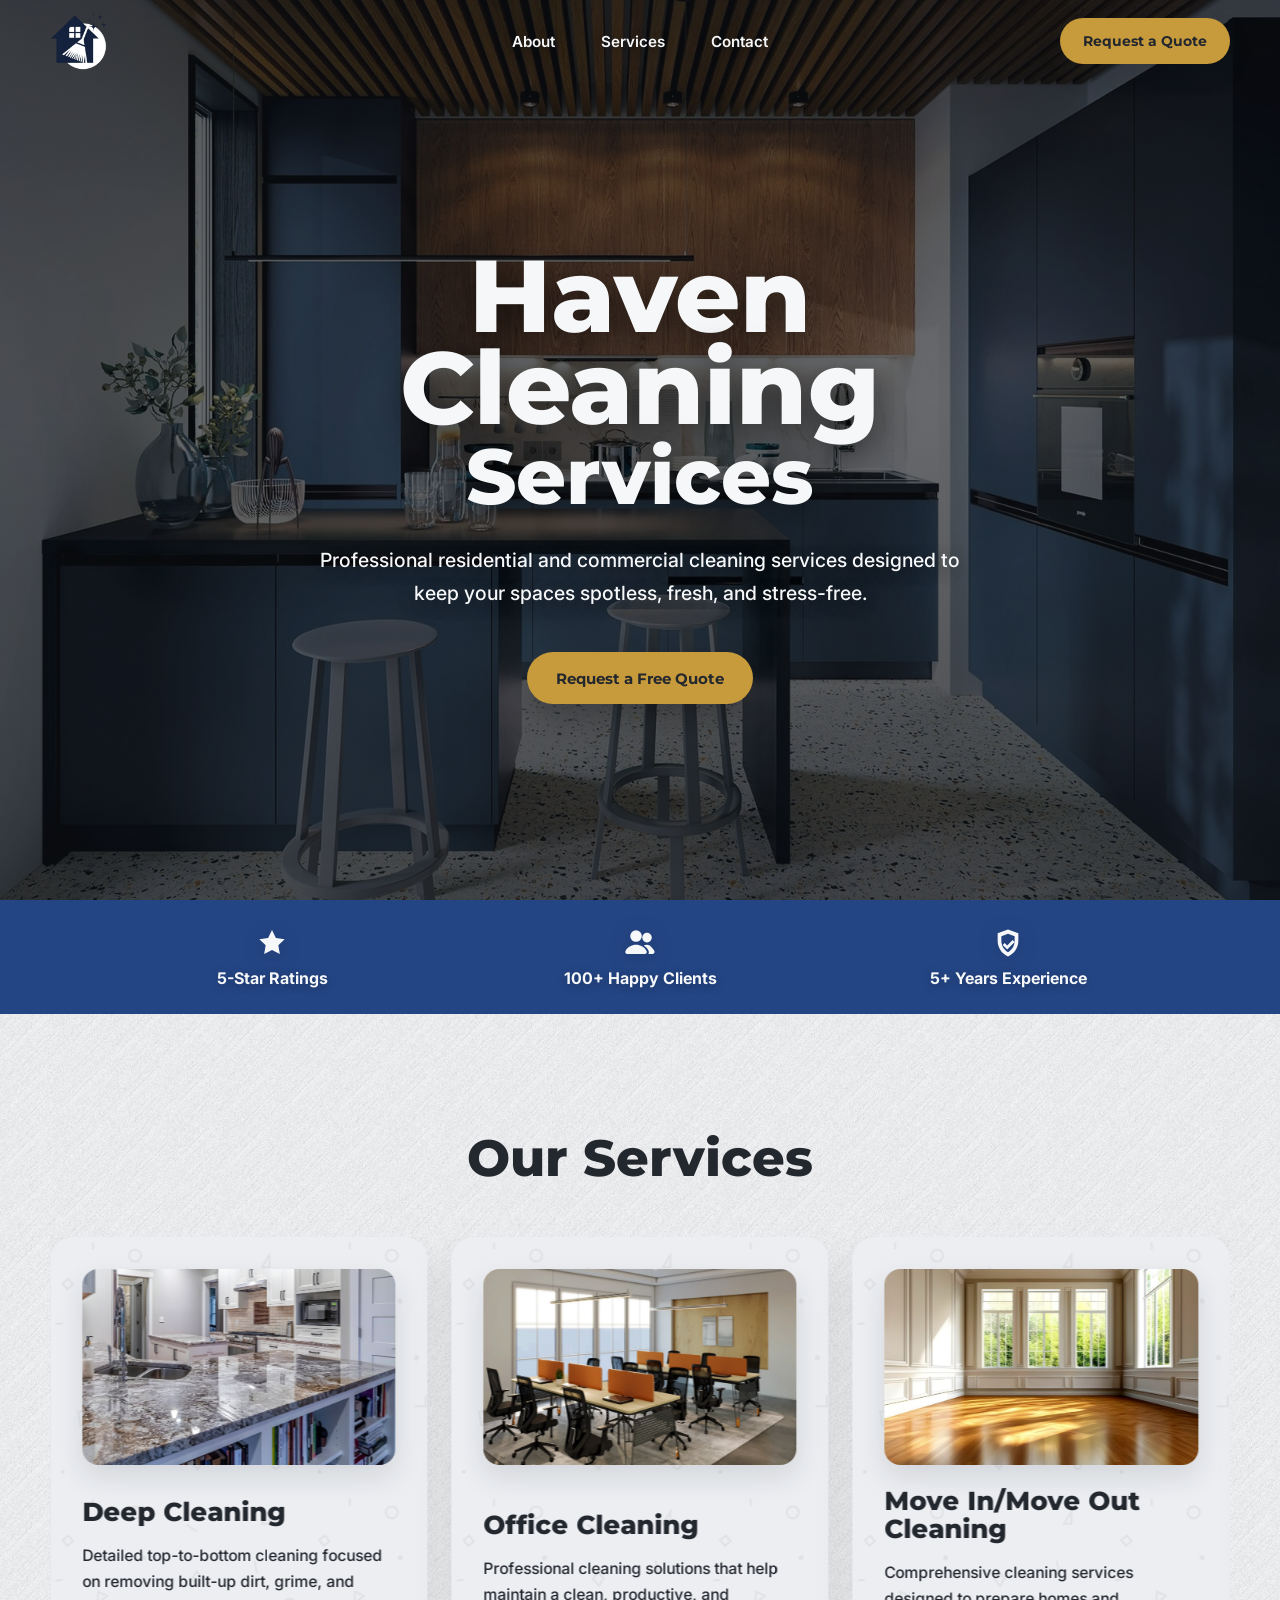
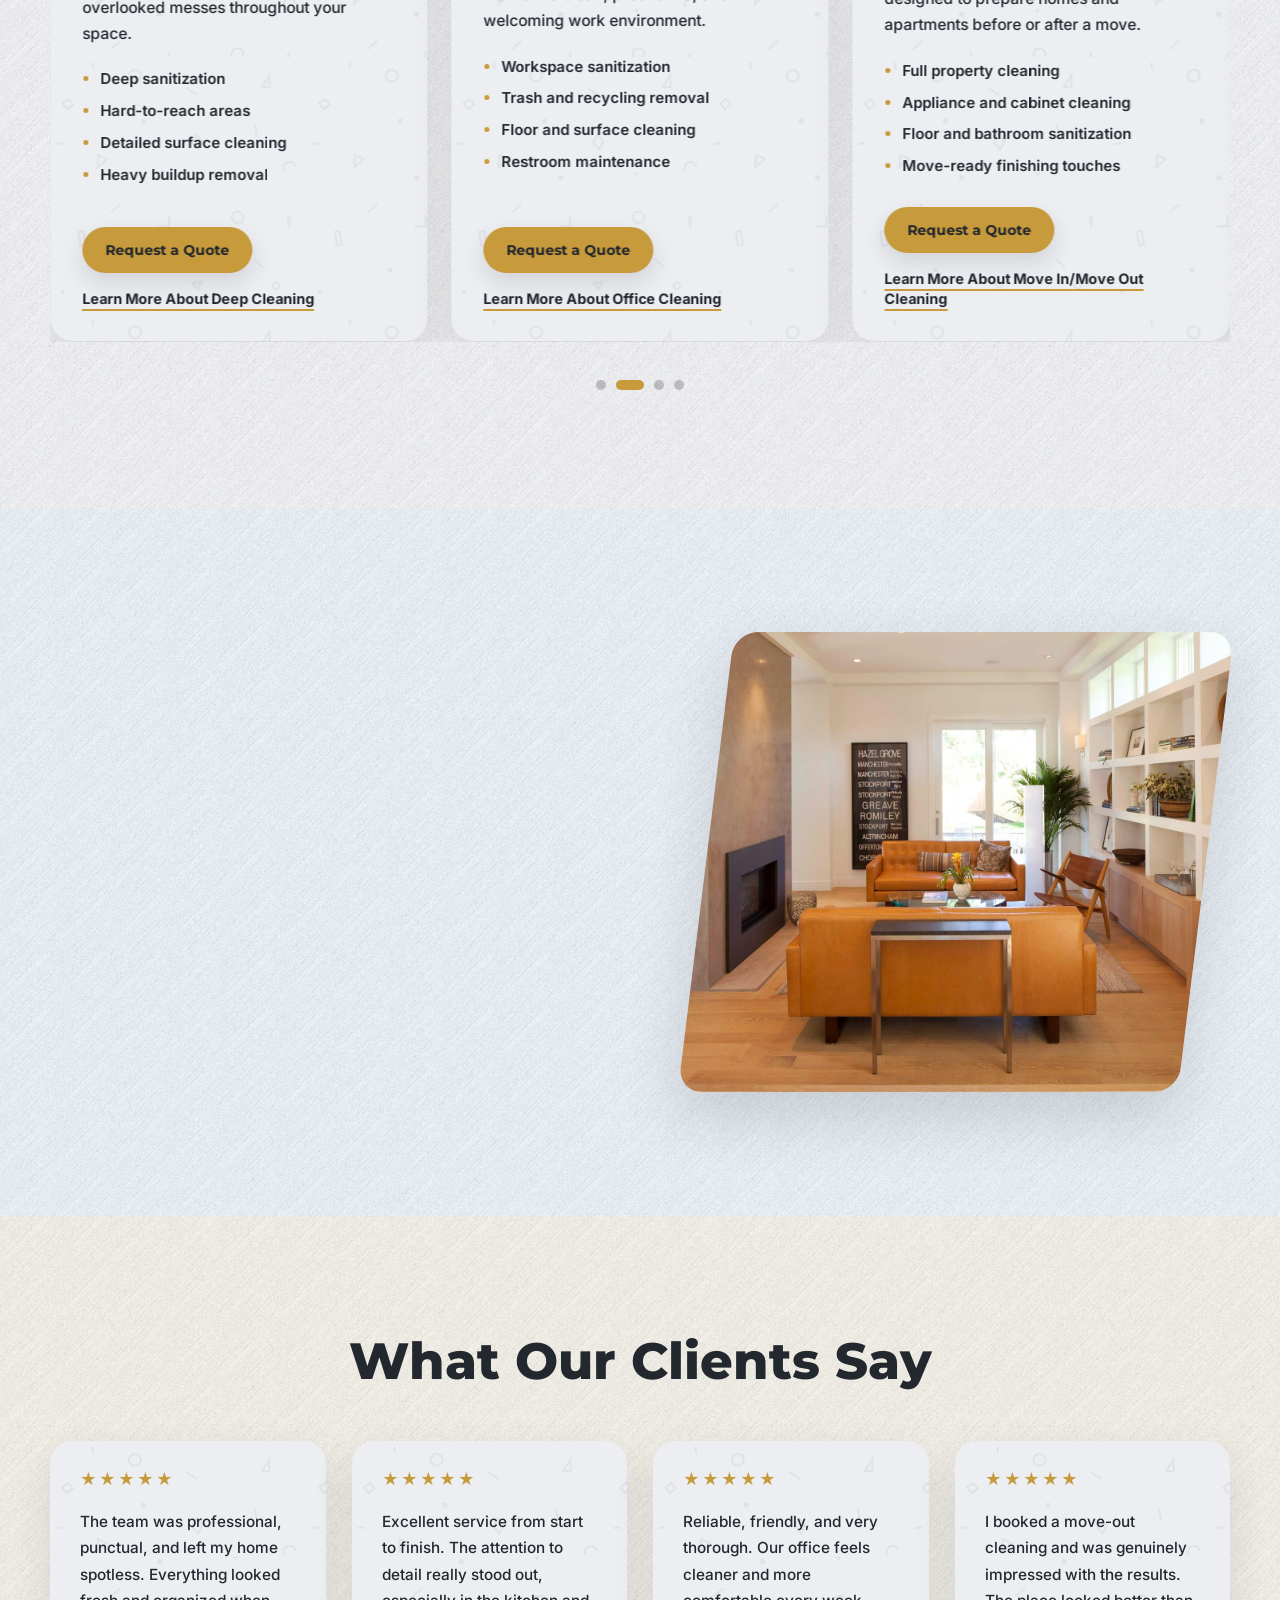
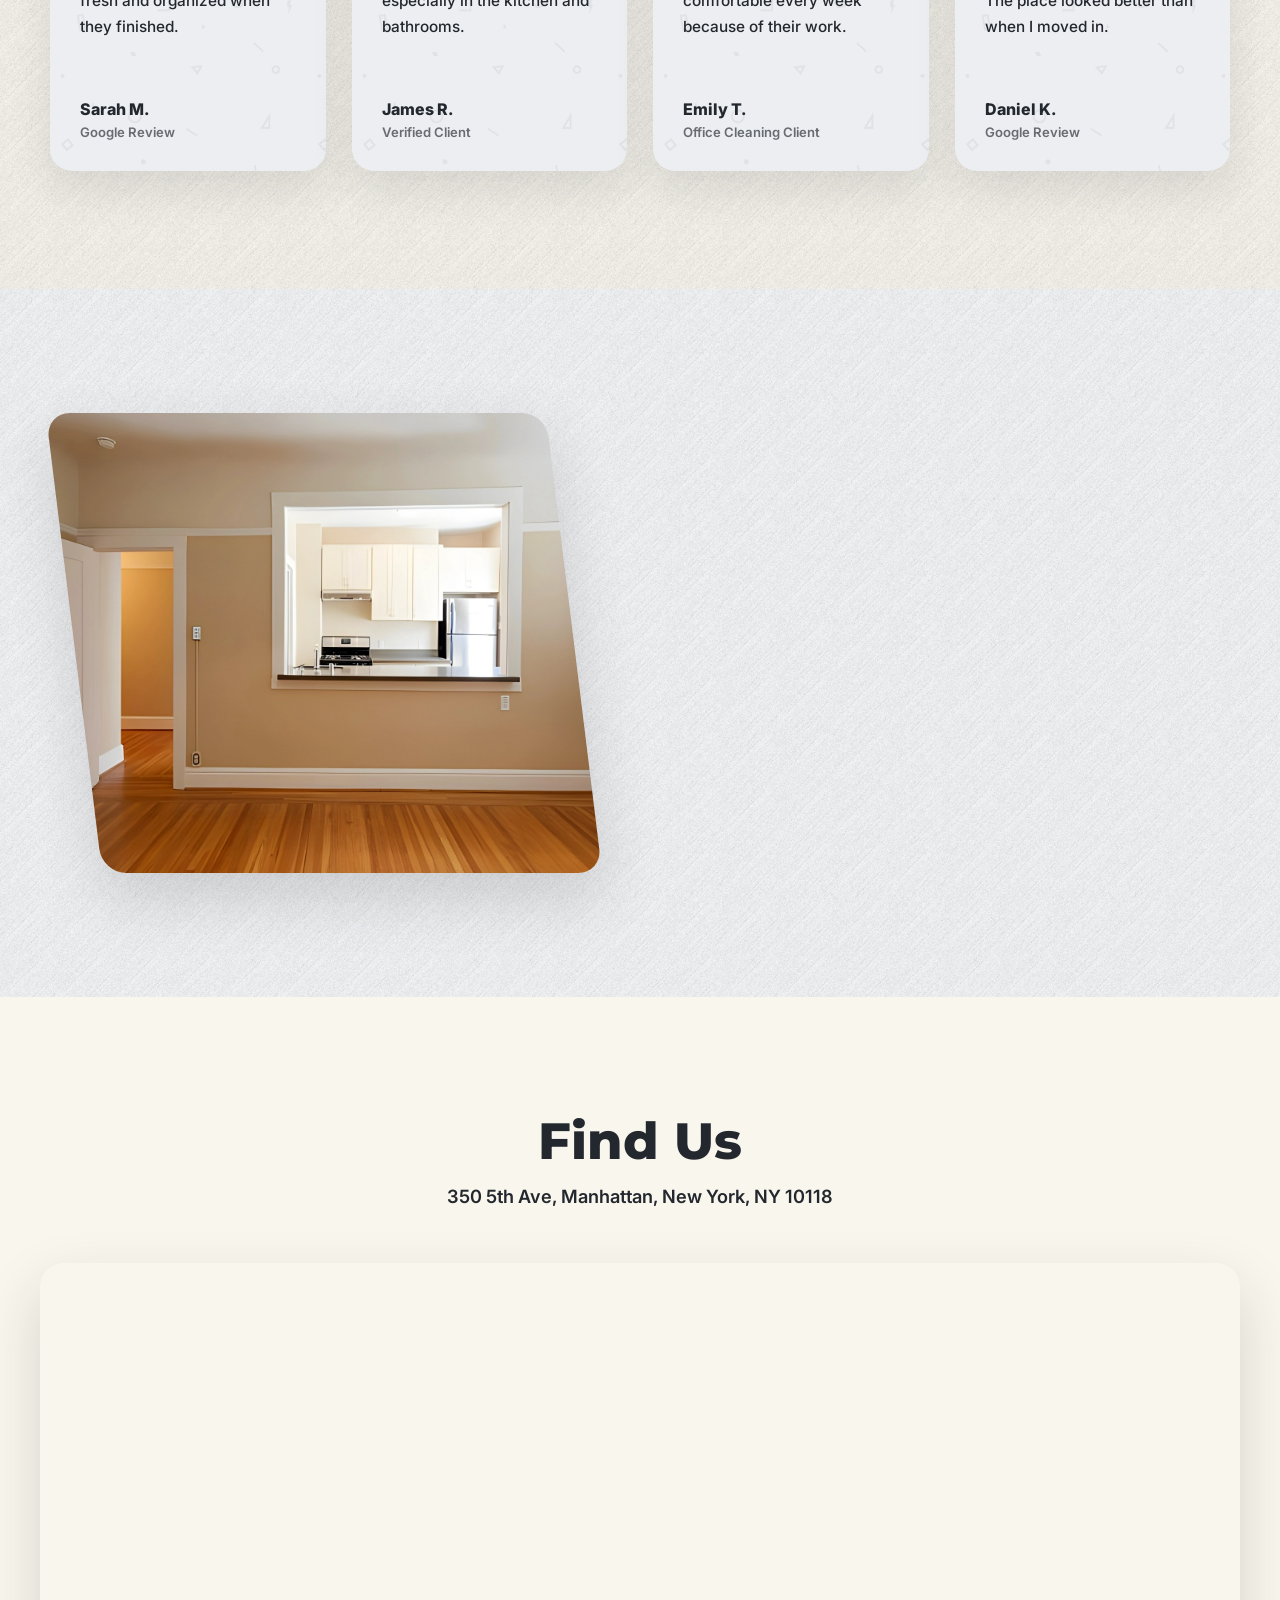
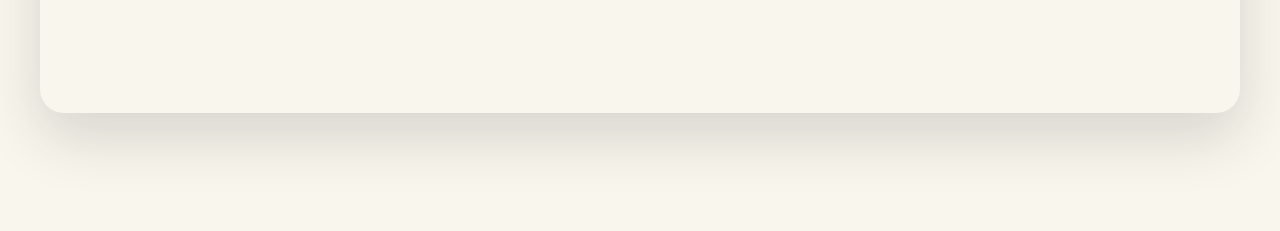
==== index.html @ b8aec574 "Homepage location section added" ====
<!DOCTYPE html>
<html lang="en">




<head>

    <!-- Basic -->
    <meta charset="UTF-8">
    <meta name="viewport" content="width=device-width, initial-scale=1.0">
    <title>Haven Cleaning Services | Professional Cleaning Services</title>

    <!-- SEO -->
    <meta name="description" content="Professional residential and commercial cleaning services. Reliable, detailed, and high-quality cleaning for homes and businesses.">

    <!-- Open Graph (sharing) -->
    <meta property="og:title" content="Haven Cleaning Services | Professional Cleaning Services">
    <meta property="og:description" content="Reliable residential and commercial cleaning services with professional results.">
    <meta property="og:type" content="website">
    <meta property="og:url" content="https://havencleaningservices.com">
    <meta property="og:image" content="https://havencleaningservices.com/images/homepage/hero-image.webp">

    <!-- Canonical -->
    <link rel="canonical" href="https://havencleaningservices.com">

    <!-- Fonts -->
    <link rel="preconnect" href="https://fonts.googleapis.com">
    <link rel="preconnect" href="https://fonts.gstatic.com" crossorigin>
    <link href="https://fonts.googleapis.com/css2?family=Montserrat:wght@600;700;800&display=swap" rel="stylesheet">
    <link href="https://fonts.googleapis.com/css2?family=Inter:wght@400;500;600&display=swap" rel="stylesheet">

    <!-- Styles -->
    <link rel="stylesheet" href="/css/style.css">

    <!-- Favicon -->
    <link rel="icon" type="image/webp" href="images/logo/favicon.webp">

</head>




<body>


    <!-- ========== SITE HEADER ========== -->
    <header class="site-header" data-site-header>
        <div class="site-header__inner">
            <a class="site-header__logo-link" href="/index.html" aria-label="Haven Cleaning Services home">
                <img class="site-header__logo" src="/images/logo/favicon.webp" alt="Haven Cleaning Services">
            </a>

            <nav class="site-header__nav" aria-label="Primary navigation" data-site-nav>
                <a class="site-header__nav-link" href="/index.html#about" data-nav-link>About</a>
                <a class="site-header__nav-link" href="/index.html#services" data-nav-link>Services</a>
                <a class="site-header__nav-link" href="/index.html#contact" data-nav-link>Contact</a>
            </nav>

            <a class="site-header__cta" href="/index.html#contact">Request a Quote</a>

            <button class="site-header__menu-button" type="button" aria-label="Open navigation menu" aria-expanded="false" aria-controls="mobile-menu" data-menu-toggle>
                <span class="site-header__menu-line"></span>
                <span class="site-header__menu-line"></span>
                <span class="site-header__menu-line"></span>
            </button>
        </div>

        <div class="site-header__mobile-menu" id="mobile-menu" data-mobile-menu>
            <a class="site-header__mobile-link" href="/index.html#about" data-nav-link>About</a>
            <a class="site-header__mobile-link" href="/index.html#services" data-nav-link>Services</a>
            <a class="site-header__mobile-link" href="/index.html#contact" data-nav-link>Contact</a>
            <a class="site-header__mobile-cta" href="/index.html#contact">Request a Quote</a>
        </div>
    </header>
    <!-- ========== END SITE HEADER ========== -->


    <!-- ========== HERO SECTION ========== -->
    <main>
        <section class="hero-section" aria-labelledby="hero-title">
            <div class="hero-section__overlay"></div>

            <div class="hero-section__content">
                <h1 class="hero-section__title" id="hero-title">
                    <span>Haven Cleaning</span>
                    <span class="hero-section__title-small">Services</span>
                </h1>

                <p class="hero-section__text">
                    Professional residential and commercial cleaning services designed to keep your spaces spotless, fresh, and stress-free.
                </p>

                <a class="hero-section__cta" href="#contact">Request a Free Quote</a>
            </div>
        </section>


        <!-- ========== TRUST STRIP SECTION ========== -->
        <section class="trust-strip" aria-label="Customer trust highlights" data-trust-strip>
            <div class="trust-strip__inner">
                <div class="trust-strip__item" data-trust-item>
                    <svg class="trust-strip__icon" viewBox="0 0 24 24" aria-hidden="true" focusable="false">
                        <path d="M12 2.8l2.76 5.6 6.18.9-4.47 4.36 1.06 6.15L12 16.9l-5.53 2.91 1.06-6.15L3.06 9.3l6.18-.9L12 2.8z" />
                    </svg>
                    <p class="trust-strip__text">5-Star Ratings</p>
                </div>

                <div class="trust-strip__item" data-trust-item>
                    <svg class="trust-strip__icon" viewBox="0 0 24 24" aria-hidden="true" focusable="false">
                        <path d="M9.2 11.2a4.1 4.1 0 1 1 0-8.2 4.1 4.1 0 0 1 0 8.2zm0 2.1c-3.18 0-5.95 1.72-7.42 4.27-.54.94.14 2.13 1.22 2.13h12.4c1.08 0 1.76-1.19 1.22-2.13-1.47-2.55-4.24-4.27-7.42-4.27zm7.75-1.74a3.38 3.38 0 1 0 0-6.76 3.38 3.38 0 0 0 0 6.76zm0 1.75c-.84 0-1.64.16-2.38.45 1.39.82 2.54 1.98 3.32 3.34.48.84.48 1.82.08 2.62h3.03c1.02 0 1.66-1.12 1.15-2-1.04-1.81-2.98-4.41-5.2-4.41z" />
                    </svg>
                    <p class="trust-strip__text">100+ Happy Clients</p>
                </div>

                <div class="trust-strip__item" data-trust-item>
                    <svg class="trust-strip__icon" viewBox="0 0 24 24" aria-hidden="true" focusable="false">
                        <path d="M12 2.4l7.3 2.8v5.45c0 4.72-2.98 8.96-7.3 10.95-4.32-1.99-7.3-6.23-7.3-10.95V5.2L12 2.4zm0 3.02L7.32 7.21v3.44c0 3.24 1.76 6.22 4.68 7.96 2.92-1.74 4.68-4.72 4.68-7.96V7.21L12 5.42zm3.28 4.52l-3.86 3.86-1.78-1.77-1.41 1.41 3.19 3.19 5.27-5.27-1.41-1.42z" />
                    </svg>
                    <p class="trust-strip__text">5+ Years Experience</p>
                </div>
            </div>
        </section>
        <!-- ========== END TRUST STRIP SECTION ========== -->


        <!-- ========== SERVICES SECTION ========== -->
        <section class="services-section" id="services" aria-labelledby="services-title" data-services-carousel>
            <div class="services-section__inner">
                <h2 class="services-section__title" id="services-title">Our Services</h2>

                <div class="services-carousel">
                    <div class="services-carousel__viewport" data-services-viewport>
                        <div class="services-carousel__track" data-services-track>
                            <article class="service-card">
                                <img class="service-card__image" src="/images/service-1/hero.webp" alt="General cleaning service">

                                <div class="service-card__content">
                                    <h3 class="service-card__title">General Cleaning</h3>
                                    <p class="service-card__description">
                                        Reliable routine cleaning services designed to keep your home consistently fresh, organized, and comfortable.
                                    </p>
                                    <ul class="service-card__features">
                                        <li>Regular dusting and wiping</li>
                                        <li>Floor cleaning and vacuuming</li>
                                        <li>Kitchen and bathroom cleaning</li>
                                        <li>Trash removal</li>
                                    </ul>
                                </div>

                                <div class="service-card__actions">
                                    <a class="service-card__cta" href="#contact">Request a Quote</a>
                                    <a class="service-card__link" href="/html/service-1.html">Learn More About General Cleaning</a>
                                </div>
                            </article>

                            <article class="service-card">
                                <img class="service-card__image" src="/images/service-2/hero.webp" alt="Deep cleaning service">

                                <div class="service-card__content">
                                    <h3 class="service-card__title">Deep Cleaning</h3>
                                    <p class="service-card__description">
                                        Detailed top-to-bottom cleaning focused on removing built-up dirt, grime, and overlooked messes throughout your space.
                                    </p>
                                    <ul class="service-card__features">
                                        <li>Deep sanitization</li>
                                        <li>Hard-to-reach areas</li>
                                        <li>Detailed surface cleaning</li>
                                        <li>Heavy buildup removal</li>
                                    </ul>
                                </div>

                                <div class="service-card__actions">
                                    <a class="service-card__cta" href="#contact">Request a Quote</a>
                                    <a class="service-card__link" href="/html/service-2.html">Learn More About Deep Cleaning</a>
                                </div>
                            </article>

                            <article class="service-card">
                                <img class="service-card__image" src="/images/service-3/hero.webp" alt="Office cleaning service">

                                <div class="service-card__content">
                                    <h3 class="service-card__title">Office Cleaning</h3>
                                    <p class="service-card__description">
                                        Professional cleaning solutions that help maintain a clean, productive, and welcoming work environment.
                                    </p>
                                    <ul class="service-card__features">
                                        <li>Workspace sanitization</li>
                                        <li>Trash and recycling removal</li>
                                        <li>Floor and surface cleaning</li>
                                        <li>Restroom maintenance</li>
                                    </ul>
                                </div>

                                <div class="service-card__actions">
                                    <a class="service-card__cta" href="#contact">Request a Quote</a>
                                    <a class="service-card__link" href="/html/service-3.html">Learn More About Office Cleaning</a>
                                </div>
                            </article>

                            <article class="service-card">
                                <img class="service-card__image" src="/images/service-4/hero.webp" alt="Move in and move out cleaning service">

                                <div class="service-card__content">
                                    <h3 class="service-card__title">Move In/Move Out Cleaning</h3>
                                    <p class="service-card__description">
                                        Comprehensive cleaning services designed to prepare homes and apartments before or after a move.
                                    </p>
                                    <ul class="service-card__features">
                                        <li>Full property cleaning</li>
                                        <li>Appliance and cabinet cleaning</li>
                                        <li>Floor and bathroom sanitization</li>
                                        <li>Move-ready finishing touches</li>
                                    </ul>
                                </div>

                                <div class="service-card__actions">
                                    <a class="service-card__cta" href="#contact">Request a Quote</a>
                                    <a class="service-card__link" href="/html/service-4.html">Learn More About Move In/Move Out Cleaning</a>
                                </div>
                            </article>
                        </div>
                    </div>

                    <div class="services-carousel__dots" aria-label="Services carousel navigation" data-services-dots></div>
                </div>
            </div>
        </section>
        <!-- ========== END SERVICES SECTION ========== -->


        <!-- ========== ABOUT SECTION ========== -->
        <section class="about-section" id="about" aria-labelledby="about-title" data-about-section>
            <div class="about-section__inner">
                <div class="about-section__content" data-about-content>
                    <h2 class="about-section__title" id="about-title">About Us</h2>

                    <p class="about-section__text">
                        At Haven Cleaning Services, we are committed to delivering reliable, detail-focused cleaning solutions that help homes and businesses feel fresh, comfortable, and stress-free. Our team takes pride in providing professional service, consistent quality, and a clean environment you can feel confident in every day.
                    </p>
                </div>

                <div class="about-section__media" aria-hidden="true">
                    <img class="about-section__image" src="/images/homepage/about-image.webp" alt="">
                </div>
            </div>
        </section>
        <!-- ========== END ABOUT SECTION ========== -->


        <!-- ========== TESTIMONIALS SECTION ========== -->
        <section class="testimonials-section" aria-labelledby="testimonials-title">
            <div class="testimonials-section__inner">
                <h2 class="testimonials-section__title" id="testimonials-title">What Our Clients Say</h2>

                <div class="testimonials-section__grid">
                    <article class="testimonial-card">
                        <div class="testimonial-card__rating" aria-label="5 out of 5 stars">
                            <span aria-hidden="true">★★★★★</span>
                        </div>
                        <p class="testimonial-card__text">
                            The team was professional, punctual, and left my home spotless. Everything looked fresh and organized when they finished.
                        </p>
                        <div class="testimonial-card__client">
                            <p class="testimonial-card__name">Sarah M.</p>
                            <p class="testimonial-card__source">Google Review</p>
                        </div>
                    </article>

                    <article class="testimonial-card">
                        <div class="testimonial-card__rating" aria-label="5 out of 5 stars">
                            <span aria-hidden="true">★★★★★</span>
                        </div>
                        <p class="testimonial-card__text">
                            Excellent service from start to finish. The attention to detail really stood out, especially in the kitchen and bathrooms.
                        </p>
                        <div class="testimonial-card__client">
                            <p class="testimonial-card__name">James R.</p>
                            <p class="testimonial-card__source">Verified Client</p>
                        </div>
                    </article>

                    <article class="testimonial-card">
                        <div class="testimonial-card__rating" aria-label="5 out of 5 stars">
                            <span aria-hidden="true">★★★★★</span>
                        </div>
                        <p class="testimonial-card__text">
                            Reliable, friendly, and very thorough. Our office feels cleaner and more comfortable every week because of their work.
                        </p>
                        <div class="testimonial-card__client">
                            <p class="testimonial-card__name">Emily T.</p>
                            <p class="testimonial-card__source">Office Cleaning Client</p>
                        </div>
                    </article>

                    <article class="testimonial-card">
                        <div class="testimonial-card__rating" aria-label="5 out of 5 stars">
                            <span aria-hidden="true">★★★★★</span>
                        </div>
                        <p class="testimonial-card__text">
                            I booked a move-out cleaning and was genuinely impressed with the results. The place looked better than when I moved in.
                        </p>
                        <div class="testimonial-card__client">
                            <p class="testimonial-card__name">Daniel K.</p>
                            <p class="testimonial-card__source">Google Review</p>
                        </div>
                    </article>
                </div>
            </div>
        </section>
        <!-- ========== END TESTIMONIALS SECTION ========== -->


        <!-- ========== CONTACT SECTION ========== -->
        <section class="contact-section" id="contact" aria-labelledby="contact-title" data-contact-section>
            <div class="contact-section__inner">
                <div class="contact-section__media" aria-hidden="true">
                    <img class="contact-section__image" src="/images/homepage/contact-image.webp" alt="">
                </div>

                <div class="contact-section__content">
                    <h2 class="contact-section__title" id="contact-title" data-contact-reveal>Contact Us</h2>

                    <div class="contact-section__list" aria-label="Contact information" data-contact-reveal>
                        <div class="contact-section__item">
                            <svg class="contact-section__icon" viewBox="0 0 24 24" aria-hidden="true" focusable="false">
                                <path d="M6.62 10.79c1.44 2.83 3.76 5.14 6.59 6.59l2.2-2.2c.31-.31.77-.41 1.18-.27 1.3.43 2.67.66 4.08.66.62 0 1.13.51 1.13 1.13v3.49c0 .62-.51 1.13-1.13 1.13C10.45 21.82 2.18 13.55 2.18 3.33c0-.62.51-1.13 1.13-1.13H6.8c.62 0 1.13.51 1.13 1.13 0 1.41.23 2.78.66 4.08.13.41.04.87-.28 1.18l-2.2 2.2z" />
                            </svg>
                            <p class="contact-section__item-text">
                                <span>Phone:</span>
                                <a href="tel:+10000000000">+1 (000) 000-0000</a>
                            </p>
                        </div>

                        <div class="contact-section__item">
                            <svg class="contact-section__icon" viewBox="0 0 24 24" aria-hidden="true" focusable="false">
                                <path d="M3.8 5h16.4c1 0 1.8.8 1.8 1.8v10.4c0 1-.8 1.8-1.8 1.8H3.8c-1 0-1.8-.8-1.8-1.8V6.8C2 5.8 2.8 5 3.8 5zm8.2 7.35L4.58 6.8H3.8v.56l8.2 6.14 8.2-6.14V6.8h-.78L12 12.35zm-2.02.68L3.8 17.66v.54h16.4v-.54l-6.18-4.63-2.02 1.51-2.02-1.51z" />
                            </svg>
                            <p class="contact-section__item-text">
                                <span>Email:</span>
                                <a href="mailto:hello@havencleaningservices.com">hello@havencleaningservices.com</a>
                            </p>
                        </div>

                        <div class="contact-section__item">
                            <svg class="contact-section__icon" viewBox="0 0 24 24" aria-hidden="true" focusable="false">
                                <path d="M12.04 2.2A9.73 9.73 0 0 0 2.3 11.92c0 1.72.45 3.4 1.31 4.88L2.2 21.8l5.13-1.35a9.71 9.71 0 0 0 4.71 1.2h.01a9.73 9.73 0 0 0-.01-19.45zm0 17.8h-.01a8.08 8.08 0 0 1-4.12-1.13l-.3-.18-3.04.8.81-2.96-.2-.3a8.07 8.07 0 1 1 6.86 3.77zm4.43-6.04c-.24-.12-1.44-.71-1.66-.79-.22-.08-.38-.12-.54.12-.16.24-.62.79-.76.95-.14.16-.28.18-.52.06-.24-.12-1.02-.38-1.95-1.2-.72-.64-1.2-1.43-1.34-1.67-.14-.24-.01-.37.11-.49.11-.11.24-.28.36-.42.12-.14.16-.24.24-.4.08-.16.04-.3-.02-.42-.06-.12-.54-1.3-.74-1.78-.19-.47-.39-.4-.54-.41h-.46c-.16 0-.42.06-.64.3-.22.24-.84.82-.84 2s.86 2.32.98 2.48c.12.16 1.69 2.58 4.09 3.61.57.25 1.02.4 1.37.51.57.18 1.1.16 1.51.1.46-.07 1.44-.59 1.64-1.16.2-.57.2-1.06.14-1.16-.06-.1-.22-.16-.46-.28z" />
                            </svg>
                            <p class="contact-section__item-text">
                                <span>WhatsApp:</span>
                                <a href="https://wa.me/10000000000">+1 (000) 000-0000</a>
                            </p>
                        </div>
                    </div>

                    <a class="contact-section__link" href="/html/contact.html" data-contact-reveal>Visit Our Contact Page to Request a Free Quote</a>
                </div>
            </div>
        </section>
        <!-- ========== END CONTACT SECTION ========== -->


        <!-- ========== LOCATION SECTION ========== -->
        <section class="location-section" aria-labelledby="location-title">
            <div class="location-section__inner">
                <h2 class="location-section__title" id="location-title">Find Us</h2>
                <p class="location-section__text">350 5th Ave, Manhattan, New York, NY 10118</p>

                <div class="location-section__map">
                    <iframe src="https://www.google.com/maps/embed?pb=!1m18!1m12!1m3!1d96708.35377212726!2d-74.0516318508202!3d40.75903219750165!2m3!1f0!2f0!3f0!3m2!1i1024!2i768!4f13.1!3m3!1m2!1s0x89c2588f046ee661%3A0xa0b3281fcecc08c!2sManhattan%2C%20New%20York%2C%20NY%2C%20USA!5e0!3m2!1sen!2stt!4v1779484422037!5m2!1sen!2stt" width="1200" height="450" style="border:0;" allowfullscreen="" loading="lazy" referrerpolicy="no-referrer-when-downgrade" title="Map showing Manhattan, New York"></iframe>
                </div>
            </div>
        </section>
        <!-- ========== END LOCATION SECTION ========== -->
    </main>
    <!-- ========== END HERO SECTION ========== -->


<script src="/js/script.js"></script>
</body>
</html>
---- css/style.css ----
/* ========== GLOBAL WEBSITE SETUP ========== */


/* ---------- Reset ---------- */
* {
    margin: 0;
    padding: 0;
    box-sizing: border-box;
}


/* ---------- Smooth Scroll ---------- */
html {
    scroll-behavior: smooth;
}


/* ---------- Body ---------- */
body {
    font-family: 'Inter', sans-serif;
    background-color: #f6f7f9;
    background-image: url('../images/texture/texture-1.webp');
    background-repeat: repeat;
    background-size: 500px;
    color: #23272e;
}


/* ---------- Headings ---------- */
h1,
h2,
h3,
h4,
h5,
h6 {
    font-family: 'Montserrat', sans-serif;
}


/* ---------- Links ---------- */
a {
    text-decoration: none;
    color: inherit;
}


/* ---------- Images ---------- */
img {
    display: block;
    max-width: 100%;
}


/* ========== SITE HEADER ========== */


/* ---------- Header Shell ---------- */
.site-header {
    position: fixed;
    top: 0;
    left: 0;
    z-index: 1000;
    width: 100%;
    color: #f6f7f9;
    background-color: transparent;
    transition:
        background-color 260ms ease,
        box-shadow 260ms ease,
        color 260ms ease,
        backdrop-filter 260ms ease;
}

.site-header.is-scrolled,
.site-header.is-menu-open {
    color: #23272e;
    background-color: #f6f7f9;
    background-image:
        url('../images/texture/texture-1.webp'),
        linear-gradient(rgba(246, 247, 249, 0.48), rgba(246, 247, 249, 0.48));
    background-repeat: repeat;
    background-size: 500px, auto;
    background-blend-mode: multiply, normal;
    backdrop-filter: blur(14px);
    -webkit-backdrop-filter: blur(14px);
    box-shadow: 0 14px 40px rgba(35, 39, 46, 0.08);
}

.site-header__inner {
    display: grid;
    grid-template-columns: minmax(150px, 1fr) auto minmax(150px, 1fr);
    align-items: center;
    width: min(1180px, calc(100% - 40px));
    min-height: 82px;
    margin: 0 auto;
    gap: 28px;
}


/* ---------- Header Logo ---------- */
.site-header__logo-link {
    justify-self: start;
    display: inline-flex;
    align-items: center;
    border-radius: 999px;
    transition: transform 520ms cubic-bezier(0.2, 0.8, 0.2, 1);
}

.site-header__logo-link:hover {
    transform: scale(1.05) rotate(360deg);
}

.site-header__logo-link:focus-visible {
    outline: 3px solid rgba(199, 154, 59, 0.7);
    outline-offset: 5px;
}

.site-header__logo {
    width: clamp(46px, 5vw, 58px);
    height: auto;
}


/* ---------- Desktop Navigation ---------- */
.site-header__nav {
    display: inline-flex;
    align-items: center;
    justify-content: center;
    gap: clamp(24px, 4vw, 46px);
}

.site-header__nav-link,
.site-header__mobile-link {
    position: relative;
    display: inline-flex;
    align-items: center;
    min-height: 44px;
    font-family: 'Inter', sans-serif;
    font-size: 0.95rem;
    font-weight: 600;
    letter-spacing: 0;
    color: currentColor;
    text-shadow: 0 2px 12px rgba(0, 0, 0, 0.38);
    transition:
        color 220ms ease,
        text-shadow 220ms ease;
}

.site-header.is-scrolled .site-header__nav-link,
.site-header.is-menu-open .site-header__nav-link,
.site-header.is-scrolled .site-header__mobile-link,
.site-header.is-menu-open .site-header__mobile-link {
    text-shadow: none;
}

.site-header__nav-link::after,
.site-header__mobile-link::after {
    position: absolute;
    right: 0;
    bottom: 6px;
    left: 0;
    height: 2px;
    content: "";
    background-color: #c79a3b;
    transform: scaleX(0);
    transform-origin: left center;
    transition: transform 220ms ease;
}

.site-header__nav-link:hover::after,
.site-header__nav-link.is-active::after,
.site-header__mobile-link:hover::after,
.site-header__mobile-link.is-active::after {
    transform: scaleX(1);
}

.site-header__nav-link:focus-visible,
.site-header__mobile-link:focus-visible {
    outline: 3px solid rgba(199, 154, 59, 0.7);
    outline-offset: 6px;
}


/* ---------- Header CTA ---------- */
.site-header__cta,
.site-header__mobile-cta {
    display: inline-flex;
    align-items: center;
    justify-content: center;
    min-height: 46px;
    padding: 0 22px;
    border: 1px solid rgba(199, 154, 59, 0.82);
    border-radius: 999px;
    font-family: 'Montserrat', sans-serif;
    font-size: 0.88rem;
    font-weight: 700;
    letter-spacing: 0;
    color: #23272e;
    background-color: #c79a3b;
    box-shadow: 0 10px 24px rgba(35, 39, 46, 0.14);
    transition:
        transform 180ms ease,
        box-shadow 180ms ease,
        background-color 180ms ease;
}

.site-header__cta {
    justify-self: end;
}

.site-header__cta:hover,
.site-header__mobile-cta:hover {
    transform: translateY(-2px) scale(1.03);
    box-shadow: 0 16px 32px rgba(35, 39, 46, 0.2);
}

.site-header__cta:active,
.site-header__mobile-cta:active {
    transform: translateY(1px) scale(0.98);
    box-shadow: 0 8px 18px rgba(35, 39, 46, 0.14);
}

.site-header__cta:focus-visible,
.site-header__mobile-cta:focus-visible,
.site-header__menu-button:focus-visible {
    outline: 3px solid rgba(199, 154, 59, 0.72);
    outline-offset: 5px;
}


/* ---------- Mobile Menu Toggle ---------- */
.site-header__menu-button {
    display: none;
    justify-self: end;
    width: 46px;
    height: 46px;
    border: 1px solid rgba(246, 247, 249, 0.48);
    border-radius: 999px;
    color: currentColor;
    background-color: rgba(246, 247, 249, 0.12);
    cursor: pointer;
    transition:
        border-color 220ms ease,
        background-color 220ms ease,
        transform 180ms ease;
}

.site-header.is-scrolled .site-header__menu-button,
.site-header.is-menu-open .site-header__menu-button {
    border-color: rgba(35, 39, 46, 0.12);
    background-color: rgba(35, 39, 46, 0.04);
}

.site-header__menu-button:hover {
    transform: translateY(-1px);
}

.site-header__menu-line {
    display: block;
    width: 18px;
    height: 2px;
    margin: 4px auto;
    border-radius: 999px;
    background-color: currentColor;
    transition:
        transform 220ms ease,
        opacity 220ms ease;
}

.site-header.is-menu-open .site-header__menu-line:nth-child(1) {
    transform: translateY(6px) rotate(45deg);
}

.site-header.is-menu-open .site-header__menu-line:nth-child(2) {
    opacity: 0;
}

.site-header.is-menu-open .site-header__menu-line:nth-child(3) {
    transform: translateY(-6px) rotate(-45deg);
}


/* ---------- Mobile Menu Panel ---------- */
.site-header__mobile-menu {
    display: none;
}


/* ---------- Header Responsive ---------- */
@media (max-width: 820px) {
    .site-header__inner {
        grid-template-columns: 1fr auto;
        width: min(100% - 28px, 720px);
        min-height: 72px;
        gap: 18px;
    }

    .site-header__nav,
    .site-header__cta {
        display: none;
    }

    .site-header__menu-button {
        display: inline-block;
    }

    .site-header__mobile-menu {
        display: grid;
        width: min(100% - 28px, 720px);
        max-height: 0;
        margin: 0 auto;
        overflow: hidden;
        opacity: 0;
        visibility: hidden;
        transform: translateY(-10px);
        transition:
            max-height 260ms ease,
            opacity 220ms ease,
            transform 260ms ease,
            visibility 260ms ease;
    }

    .site-header.is-menu-open .site-header__mobile-menu {
        max-height: 340px;
        padding: 4px 0 18px;
        opacity: 1;
        visibility: visible;
        transform: translateY(0);
    }

    .site-header__mobile-link,
    .site-header__mobile-cta {
        width: 100%;
    }

    .site-header__mobile-link {
        justify-content: flex-start;
        min-height: 48px;
        font-size: 1rem;
    }

    .site-header__mobile-link::after {
        bottom: 4px;
        width: 76px;
    }

    .site-header__mobile-cta {
        margin-top: 12px;
    }
}

@media (max-width: 420px) {
    .site-header__inner,
    .site-header__mobile-menu {
        width: calc(100% - 22px);
    }

    .site-header__logo {
        width: 46px;
    }

    .site-header__mobile-cta {
        min-height: 44px;
        padding: 0 18px;
        font-size: 0.82rem;
    }
}


/* ========== HERO SECTION ========== */


/* ---------- Hero Shell ---------- */
.hero-section {
    position: relative;
    display: grid;
    place-items: center;
    min-height: 100vh;
    padding: clamp(120px, 16vh, 170px) 20px clamp(72px, 10vh, 110px);
    overflow: hidden;
    isolation: isolate;
    background-image: url('../images/homepage/hero-image.webp');
    background-position: center;
    background-size: cover;
    background-repeat: no-repeat;
}

.hero-section__overlay {
    position: absolute;
    inset: 0;
    z-index: -1;
    background:
        linear-gradient(
            180deg,
            rgba(12, 15, 19, 0.58) 0%,
            rgba(12, 15, 19, 0.48) 44%,
            rgba(12, 15, 19, 0.66) 100%
        ),
        rgba(12, 15, 19, 0.28);
}


/* ---------- Hero Content ---------- */
.hero-section__content {
    display: grid;
    justify-items: center;
    width: min(100%, 820px);
    text-align: center;
    color: #f6f7f9;
}

.hero-section__title {
    display: grid;
    gap: 0.08em;
    font-family: 'Montserrat', sans-serif;
    font-size: clamp(3.4rem, 8vw, 7.4rem);
    font-weight: 800;
    line-height: 0.9;
    letter-spacing: 0;
    color: #f6f7f9;
    text-shadow: 0 10px 34px rgba(0, 0, 0, 0.56);
}

.hero-section__title-small {
    font-size: 0.76em;
}

.hero-section__text {
    max-width: 660px;
    margin-top: clamp(22px, 4vw, 32px);
    font-family: 'Inter', sans-serif;
    font-size: clamp(1rem, 2vw, 1.22rem);
    font-weight: 500;
    line-height: 1.7;
    color: #f6f7f9;
    text-shadow: 0 4px 18px rgba(0, 0, 0, 0.48);
}

.hero-section__cta {
    display: inline-flex;
    align-items: center;
    justify-content: center;
    min-height: 52px;
    margin-top: clamp(30px, 5vw, 42px);
    padding: 0 28px;
    border: 1px solid rgba(199, 154, 59, 0.86);
    border-radius: 999px;
    font-family: 'Montserrat', sans-serif;
    font-size: 0.95rem;
    font-weight: 700;
    letter-spacing: 0;
    color: #23272e;
    background-color: #c79a3b;
    box-shadow: 0 14px 30px rgba(0, 0, 0, 0.26);
    transition:
        transform 180ms ease,
        box-shadow 180ms ease,
        background-color 180ms ease;
}

.hero-section__cta:hover {
    transform: translateY(-2px) scale(1.03);
    box-shadow: 0 20px 38px rgba(0, 0, 0, 0.34);
}

.hero-section__cta:active {
    transform: translateY(1px) scale(0.98);
    box-shadow: 0 10px 22px rgba(0, 0, 0, 0.24);
}

.hero-section__cta:focus-visible {
    outline: 3px solid rgba(246, 247, 249, 0.86);
    outline-offset: 5px;
}


/* ---------- Hero Responsive ---------- */
@media (max-width: 720px) {
    .hero-section {
        padding: 112px 18px 72px;
    }

    .hero-section__content {
        width: min(100%, 560px);
    }

    .hero-section__title {
        font-size: clamp(3rem, 13vw, 5.2rem);
    }

    .hero-section__text {
        max-width: 520px;
        line-height: 1.62;
    }

    .hero-section__cta {
        min-height: 50px;
        padding: 0 24px;
        font-size: 0.9rem;
    }
}

@media (max-width: 420px) {
    .hero-section {
        padding: 104px 16px 64px;
    }

    .hero-section__title {
        font-size: clamp(2.62rem, 14vw, 3.5rem);
    }

    .hero-section__text {
        margin-top: 20px;
        font-size: 0.98rem;
    }

    .hero-section__cta {
        width: min(100%, 260px);
        min-height: 48px;
        margin-top: 28px;
        padding: 0 20px;
        font-size: 0.86rem;
    }
}


/* ========== TRUST STRIP SECTION ========== */


/* ---------- Trust Strip Shell ---------- */
.trust-strip {
    background-color: #244584;
    color: #f6f7f9;
}

.trust-strip__inner {
    display: grid;
    grid-template-columns: repeat(3, minmax(0, 1fr));
    align-items: center;
    width: min(1040px, calc(100% - 40px));
    margin: 0 auto;
    padding: clamp(18px, 3vw, 26px) 0;
    gap: clamp(20px, 5vw, 72px);
}


/* ---------- Trust Items ---------- */
.trust-strip__item {
    display: grid;
    justify-items: center;
    align-content: center;
    gap: 8px;
    min-width: 0;
    text-align: center;
    opacity: 0;
    transform: translateY(14px);
    transition:
        opacity 620ms ease,
        transform 620ms cubic-bezier(0.2, 0.8, 0.2, 1);
}

.trust-strip.is-visible .trust-strip__item {
    opacity: 1;
    transform: translateY(0);
}

.trust-strip.is-visible .trust-strip__item:nth-child(2) {
    transition-delay: 90ms;
}

.trust-strip.is-visible .trust-strip__item:nth-child(3) {
    transition-delay: 180ms;
}

.trust-strip__icon {
    width: clamp(24px, 3vw, 34px);
    height: clamp(24px, 3vw, 34px);
    color: #f6f7f9;
    fill: currentColor;
    filter: drop-shadow(0 3px 10px rgba(0, 0, 0, 0.18));
}

.trust-strip__text {
    font-family: 'Inter', sans-serif;
    font-size: clamp(0.86rem, 1.5vw, 1rem);
    font-weight: 700;
    line-height: 1.25;
    letter-spacing: 0;
    color: #f6f7f9;
    text-shadow: 0 2px 10px rgba(0, 0, 0, 0.28);
}


/* ---------- Trust Strip Responsive ---------- */
@media (max-width: 640px) {
    .trust-strip__inner {
        width: calc(100% - 24px);
        padding: 15px 0;
        gap: 12px;
    }

    .trust-strip__item {
        gap: 6px;
    }

    .trust-strip__icon {
        width: 23px;
        height: 23px;
    }

    .trust-strip__text {
        font-size: 0.78rem;
    }
}

@media (max-width: 420px) {
    .trust-strip__inner {
        width: calc(100% - 18px);
        padding: 12px 0;
        gap: 7px;
    }

    .trust-strip__item {
        gap: 5px;
    }

    .trust-strip__icon {
        width: 20px;
        height: 20px;
    }

    .trust-strip__text {
        font-size: 0.68rem;
        line-height: 1.18;
    }
}

@media (prefers-reduced-motion: reduce) {
    .trust-strip__item {
        transition: none;
    }
}


/* ========== SERVICES SECTION ========== */


/* ---------- Services Shell ---------- */
.services-section {
    background-color: #f6f7f9;
    background-image: url('../images/texture/texture-1.webp');
    background-repeat: repeat;
    background-size: 500px;
    color: #23272e;
}

.services-section__inner {
    width: min(1180px, calc(100% - 40px));
    margin: 0 auto;
    padding: clamp(72px, 10vw, 118px) 0;
}

.services-section__title {
    margin-bottom: clamp(34px, 5vw, 54px);
    font-family: 'Montserrat', sans-serif;
    font-size: clamp(2.1rem, 4vw, 3.4rem);
    font-weight: 800;
    line-height: 1;
    letter-spacing: 0;
    text-align: center;
    color: #23272e;
}


/* ---------- Services Carousel ---------- */
.services-carousel {
    --visible-cards: 3;
    --carousel-gap: 24px;
}

.services-carousel__viewport {
    overflow: hidden;
    cursor: grab;
    touch-action: pan-y;
    user-select: none;
    -webkit-user-select: none;
}

.services-carousel__viewport.is-dragging {
    cursor: grabbing;
}

.services-carousel__track {
    display: flex;
    gap: var(--carousel-gap);
    will-change: transform;
    user-select: none;
    -webkit-user-select: none;
    transition: transform 520ms cubic-bezier(0.22, 0.78, 0.22, 1);
}

.services-carousel__track.is-dragging {
    transition: none;
}

.services-carousel__dots {
    display: flex;
    justify-content: center;
    align-items: center;
    gap: 10px;
    margin-top: clamp(28px, 4vw, 38px);
}

.services-carousel__dot {
    width: 10px;
    height: 10px;
    border: 0;
    border-radius: 999px;
    background-color: rgba(35, 39, 46, 0.24);
    cursor: pointer;
    transition:
        width 180ms ease,
        background-color 180ms ease,
        transform 180ms ease;
}

.services-carousel__dot:hover,
.services-carousel__dot.is-active {
    background-color: #c79a3b;
}

.services-carousel__dot.is-active {
    width: 28px;
}

.services-carousel__dot:focus-visible {
    outline: 3px solid rgba(199, 154, 59, 0.55);
    outline-offset: 4px;
}


/* ---------- Service Cards ---------- */
.service-card {
    flex: 0 0 calc((100% - (2 * var(--carousel-gap))) / 3);
    display: flex;
    flex-direction: column;
    justify-content: space-between;
    min-height: 470px;
    padding: clamp(24px, 3vw, 32px);
    border-radius: 22px;
    color: #23272e;
    background-color: #eceef2;
    background-image: url('../images/texture/texture-11.webp');
    background-repeat: repeat;
    background-size: 420px;
    box-shadow: 0 18px 42px rgba(35, 39, 46, 0.11);
    user-select: none;
    -webkit-user-select: none;
    transition:
        transform 220ms ease,
        box-shadow 220ms ease;
}

.service-card:hover {
    transform: translateY(-6px) scale(1.015);
    box-shadow: 0 26px 54px rgba(35, 39, 46, 0.16);
}

.service-card__image {
    width: 100%;
    aspect-ratio: 16 / 10;
    margin-bottom: 22px;
    border-radius: 16px;
    object-fit: cover;
    box-shadow: 0 12px 28px rgba(35, 39, 46, 0.12);
    pointer-events: none;
    -webkit-user-drag: none;
}

.service-card__title {
    font-family: 'Montserrat', sans-serif;
    font-size: clamp(1.35rem, 2vw, 1.75rem);
    font-weight: 800;
    line-height: 1.12;
    letter-spacing: 0;
    color: #23272e;
}

.service-card__description {
    margin-top: 16px;
    font-family: 'Inter', sans-serif;
    font-size: 0.98rem;
    font-weight: 500;
    line-height: 1.65;
    color: #23272e;
}

.service-card__features {
    display: grid;
    gap: 10px;
    margin-top: 22px;
    padding-left: 18px;
    font-family: 'Inter', sans-serif;
    font-size: 0.94rem;
    font-weight: 600;
    line-height: 1.45;
    color: #23272e;
}

.service-card__features li::marker {
    color: #c79a3b;
}

.service-card__actions {
    display: grid;
    justify-items: start;
    gap: 16px;
    margin-top: 30px;
}

.service-card__cta {
    display: inline-flex;
    align-items: center;
    justify-content: center;
    min-height: 46px;
    padding: 0 22px;
    border: 1px solid rgba(199, 154, 59, 0.84);
    border-radius: 999px;
    font-family: 'Montserrat', sans-serif;
    font-size: 0.88rem;
    font-weight: 700;
    letter-spacing: 0;
    color: #23272e;
    background-color: #c79a3b;
    box-shadow: 0 10px 22px rgba(35, 39, 46, 0.13);
    transition:
        transform 180ms ease,
        box-shadow 180ms ease;
}

.service-card__cta:hover {
    transform: translateY(-2px) scale(1.03);
    box-shadow: 0 16px 32px rgba(35, 39, 46, 0.18);
}

.service-card__cta:active {
    transform: translateY(1px) scale(0.98);
    box-shadow: 0 8px 16px rgba(35, 39, 46, 0.12);
}

.service-card__link {
    display: inline;
    font-family: 'Inter', sans-serif;
    font-size: 0.9rem;
    font-weight: 700;
    line-height: 1.4;
    color: #23272e;
    text-decoration: underline;
    text-decoration-color: #c79a3b;
    text-decoration-thickness: 2px;
    text-underline-offset: 5px;
    transition:
        color 180ms ease,
        text-underline-offset 180ms ease;
}

.service-card__link:hover {
    color: #244584;
    text-underline-offset: 7px;
}

.service-card__cta:focus-visible,
.service-card__link:focus-visible {
    outline: 3px solid rgba(199, 154, 59, 0.58);
    outline-offset: 5px;
}


/* ---------- Services Responsive ---------- */
@media (max-width: 920px) {
    .services-carousel {
        --visible-cards: 2;
        --carousel-gap: 20px;
    }

    .service-card {
        flex-basis: calc((100% - var(--carousel-gap)) / 2);
        min-height: 440px;
    }
}

@media (max-width: 640px) {
    .services-section__inner {
        width: calc(100% - 28px);
        padding: 62px 0 70px;
    }

    .services-carousel {
        --visible-cards: 1;
        --carousel-gap: 16px;
    }

    .service-card {
        flex-basis: 100%;
        min-height: 430px;
        border-radius: 18px;
    }

    .service-card__description {
        font-size: 0.94rem;
    }

    .service-card__features {
        font-size: 0.9rem;
    }
}

@media (max-width: 420px) {
    .services-section__inner {
        width: calc(100% - 22px);
    }

    .service-card {
        min-height: 452px;
        padding: 22px;
    }

    .service-card__image {
        margin-bottom: 18px;
        border-radius: 14px;
    }

    .service-card__cta {
        width: 100%;
    }

    .service-card__link {
        font-size: 0.84rem;
    }
}


/* ========== ABOUT SECTION ========== */


/* ---------- About Shell ---------- */
.about-section {
    overflow: hidden;
    background-color: #f0f7fe;
    background-image: url('../images/texture/texture-1.webp');
    background-repeat: repeat;
    background-size: 500px;
    color: #23272e;
}

.about-section__inner {
    display: grid;
    grid-template-columns: minmax(0, 1fr) minmax(320px, 0.92fr);
    align-items: center;
    width: min(1180px, calc(100% - 40px));
    min-height: 620px;
    margin: 0 auto;
    padding: clamp(82px, 10vw, 124px) 0;
    gap: clamp(46px, 7vw, 86px);
}


/* ---------- About Content ---------- */
.about-section__content {
    display: grid;
    justify-items: center;
    max-width: 610px;
    text-align: center;
    opacity: 0;
    transform: translateY(18px);
    transition:
        opacity 1000ms ease,
        transform 1000ms cubic-bezier(0.2, 0.8, 0.2, 1);
}

.about-section.is-visible .about-section__content {
    opacity: 1;
    transform: translateY(0);
}

.about-section__title {
    font-family: 'Montserrat', sans-serif;
    font-size: clamp(2.1rem, 4vw, 3.4rem);
    font-weight: 800;
    line-height: 1;
    letter-spacing: 0;
    color: #23272e;
}

.about-section__text {
    margin-top: clamp(22px, 3vw, 30px);
    font-family: 'Inter', sans-serif;
    font-size: clamp(1rem, 1.7vw, 1.14rem);
    font-weight: 500;
    line-height: 1.82;
    color: #23272e;
}


/* ---------- About Image ---------- */
.about-section__media {
    position: relative;
    height: clamp(360px, 42vw, 460px);
    min-height: 0;
    margin-right: clamp(12px, 2vw, 24px);
    transform: skewX(-7deg);
    overflow: hidden;
    border-radius: 24px;
    box-shadow: 0 24px 58px rgba(35, 39, 46, 0.16);
}

.about-section__image {
    position: absolute;
    inset: 0;
    width: 116%;
    height: 100%;
    max-width: none;
    object-fit: cover;
    object-position: center;
    transform: translateX(-7%) skewX(7deg) scale(1.04);
}


/* ---------- About Responsive ---------- */
@media (max-width: 900px) {
    .about-section__inner {
        grid-template-columns: 1fr;
        width: min(760px, calc(100% - 36px));
        min-height: auto;
        padding: 76px 0;
    }

    .about-section__content {
        justify-self: center;
        max-width: 680px;
    }

    .about-section__media {
        display: none;
    }
}

@media (max-width: 420px) {
    .about-section__inner {
        width: calc(100% - 24px);
        padding: 64px 0;
    }

    .about-section__text {
        line-height: 1.7;
    }
}

@media (prefers-reduced-motion: reduce) {
    .about-section__content {
        transition: none;
    }
}


/* ========== TESTIMONIALS SECTION ========== */


/* ---------- Testimonials Shell ---------- */
.testimonials-section {
    background-color: #f9f6ed;
    background-image: url('../images/texture/texture-1.webp');
    background-repeat: repeat;
    background-size: 500px;
    color: #23272e;
}

.testimonials-section__inner {
    width: min(1180px, calc(100% - 40px));
    margin: 0 auto;
    padding: clamp(72px, 10vw, 118px) 0;
}

.testimonials-section__title {
    margin-bottom: clamp(34px, 5vw, 54px);
    font-family: 'Montserrat', sans-serif;
    font-size: clamp(2rem, 4vw, 3.25rem);
    font-weight: 800;
    line-height: 1.05;
    letter-spacing: 0;
    text-align: center;
    color: #23272e;
}


/* ---------- Testimonials Grid ---------- */
.testimonials-section__grid {
    display: grid;
    grid-template-columns: repeat(4, minmax(0, 1fr));
    gap: clamp(18px, 2.4vw, 26px);
}

.testimonial-card {
    display: flex;
    flex-direction: column;
    min-height: 330px;
    padding: clamp(24px, 2.7vw, 30px);
    border-radius: 22px;
    background-color: #eceef2;
    background-image: url('../images/texture/texture-11.webp');
    background-repeat: repeat;
    background-size: 420px;
    box-shadow: 0 18px 42px rgba(35, 39, 46, 0.11);
    transition:
        transform 220ms ease,
        box-shadow 220ms ease;
}

.testimonial-card:hover {
    transform: translateY(-6px) scale(1.015);
    box-shadow: 0 26px 54px rgba(35, 39, 46, 0.16);
}

.testimonial-card__rating {
    font-family: 'Inter', sans-serif;
    font-size: 1rem;
    font-weight: 700;
    line-height: 1;
    letter-spacing: 2px;
    color: #c79a3b;
}

.testimonial-card__text {
    margin-top: 22px;
    font-family: 'Inter', sans-serif;
    font-size: 0.96rem;
    font-weight: 500;
    line-height: 1.7;
    color: #23272e;
}

.testimonial-card__client {
    margin-top: auto;
    padding-top: 28px;
}

.testimonial-card__name {
    font-family: 'Inter', sans-serif;
    font-size: 1rem;
    font-weight: 800;
    line-height: 1.25;
    color: #23272e;
}

.testimonial-card__source {
    margin-top: 5px;
    font-family: 'Inter', sans-serif;
    font-size: 0.82rem;
    font-weight: 600;
    line-height: 1.35;
    color: rgba(35, 39, 46, 0.66);
}


/* ---------- Testimonials Responsive ---------- */
@media (max-width: 980px) {
    .testimonials-section__grid {
        grid-template-columns: repeat(2, minmax(0, 1fr));
    }

    .testimonial-card {
        min-height: 285px;
    }
}

@media (max-width: 620px) {
    .testimonials-section__inner {
        width: calc(100% - 28px);
        padding: 62px 0 70px;
    }

    .testimonials-section__grid {
        grid-template-columns: 1fr;
        gap: 18px;
    }

    .testimonial-card {
        min-height: 0;
        border-radius: 18px;
    }
}

@media (max-width: 420px) {
    .testimonials-section__inner {
        width: calc(100% - 22px);
    }

    .testimonial-card {
        padding: 22px;
    }

    .testimonial-card__text {
        font-size: 0.93rem;
        line-height: 1.62;
    }
}


/* ========== CONTACT SECTION ========== */


/* ---------- Contact Shell ---------- */
.contact-section {
    overflow: hidden;
    background-color: #f6f7f9;
    background-image: url('../images/texture/texture-1.webp');
    background-repeat: repeat;
    background-size: 500px;
    color: #23272e;
}

.contact-section__inner {
    display: grid;
    grid-template-columns: minmax(320px, 0.92fr) minmax(0, 1fr);
    align-items: center;
    width: min(1180px, calc(100% - 40px));
    min-height: 620px;
    margin: 0 auto;
    padding: clamp(82px, 10vw, 124px) 0;
    gap: clamp(46px, 7vw, 86px);
}


/* ---------- Contact Image ---------- */
.contact-section__media {
    position: relative;
    height: clamp(360px, 42vw, 460px);
    min-height: 0;
    margin-left: clamp(12px, 2vw, 24px);
    transform: skewX(7deg);
    overflow: hidden;
    border-radius: 24px;
    box-shadow: 0 24px 58px rgba(35, 39, 46, 0.16);
}

.contact-section__image {
    position: absolute;
    inset: 0;
    width: 116%;
    height: 100%;
    max-width: none;
    object-fit: cover;
    object-position: center;
    transform: translateX(-7%) skewX(-7deg) scale(1.04);
}


/* ---------- Contact Content ---------- */
.contact-section__content {
    display: grid;
    justify-items: center;
    max-width: 620px;
    text-align: center;
}

.contact-section__title,
.contact-section__list,
.contact-section__link {
    opacity: 0;
    transform: translateY(18px);
    transition:
        opacity 700ms ease,
        transform 700ms cubic-bezier(0.2, 0.8, 0.2, 1);
}

.contact-section.is-visible .contact-section__title,
.contact-section.is-visible .contact-section__list,
.contact-section.is-visible .contact-section__link {
    opacity: 1;
    transform: translateY(0);
}

.contact-section.is-visible .contact-section__list {
    transition-delay: 110ms;
}

.contact-section.is-visible .contact-section__link {
    transition-delay: 220ms;
}

.contact-section__title {
    font-family: 'Montserrat', sans-serif;
    font-size: clamp(2.1rem, 4vw, 3.4rem);
    font-weight: 800;
    line-height: 1;
    letter-spacing: 0;
    color: #23272e;
}

.contact-section__list {
    display: grid;
    gap: 18px;
    width: min(100%, 520px);
    margin-top: clamp(28px, 4vw, 38px);
}

.contact-section__item {
    display: grid;
    grid-template-columns: auto minmax(0, 1fr);
    align-items: center;
    gap: 14px;
    text-align: left;
}

.contact-section__icon {
    width: clamp(24px, 3vw, 32px);
    height: clamp(24px, 3vw, 32px);
    color: #c79a3b;
    fill: currentColor;
}

.contact-section__item-text {
    min-width: 0;
    font-family: 'Inter', sans-serif;
    font-size: clamp(0.96rem, 1.6vw, 1.08rem);
    font-weight: 600;
    line-height: 1.45;
    color: #23272e;
}

.contact-section__item-text span {
    font-weight: 800;
}

.contact-section__item-text a {
    overflow-wrap: anywhere;
}

.contact-section__link {
    position: relative;
    display: inline-flex;
    margin-top: clamp(28px, 4vw, 38px);
    font-family: 'Inter', sans-serif;
    font-size: clamp(0.94rem, 1.5vw, 1.04rem);
    font-weight: 800;
    line-height: 1.45;
    color: #23272e;
}

.contact-section__link::after {
    position: absolute;
    right: 0;
    bottom: -5px;
    left: 0;
    height: 2px;
    content: "";
    background-color: #c79a3b;
    transform: scaleX(1);
    transform-origin: left center;
    transition:
        transform 220ms ease,
        transform-origin 220ms ease;
}

.contact-section__link:hover::after {
    transform: scaleX(0);
    transform-origin: right center;
}

.contact-section__link:focus-visible,
.contact-section__item-text a:focus-visible {
    outline: 3px solid rgba(199, 154, 59, 0.58);
    outline-offset: 5px;
}


/* ---------- Contact Responsive ---------- */
@media (max-width: 900px) {
    .contact-section__inner {
        grid-template-columns: 1fr;
        width: min(760px, calc(100% - 36px));
        min-height: auto;
        padding: 76px 0;
    }

    .contact-section__media {
        display: none;
    }

    .contact-section__content {
        justify-self: center;
        max-width: 680px;
    }
}

@media (max-width: 520px) {
    .contact-section__inner {
        width: calc(100% - 24px);
        padding: 64px 0;
    }

    .contact-section__list {
        gap: 16px;
    }

    .contact-section__item {
        gap: 12px;
    }
}

@media (prefers-reduced-motion: reduce) {
    .contact-section__title,
    .contact-section__list,
    .contact-section__link {
        transition: none;
    }
}


/* ========== LOCATION SECTION ========== */


/* ---------- Location Shell ---------- */
.location-section {
    background-color: #f9f6ed;
    color: #23272e;
}

.location-section__inner {
    width: min(1200px, calc(100% - 40px));
    margin: 0 auto;
    padding: clamp(72px, 10vw, 118px) 0;
    text-align: center;
}

.location-section__title {
    font-family: 'Montserrat', sans-serif;
    font-size: clamp(2.1rem, 4vw, 3.4rem);
    font-weight: 800;
    line-height: 1;
    letter-spacing: 0;
    color: #23272e;
}

.location-section__text {
    margin-top: 16px;
    font-family: 'Inter', sans-serif;
    font-size: clamp(1rem, 1.7vw, 1.14rem);
    font-weight: 600;
    line-height: 1.55;
    color: #23272e;
}


/* ---------- Location Map ---------- */
.location-section__map {
    width: 100%;
    margin-top: clamp(34px, 5vw, 52px);
    overflow: hidden;
    border-radius: 24px;
    box-shadow: 0 24px 58px rgba(35, 39, 46, 0.16);
    transition:
        transform 220ms ease,
        box-shadow 220ms ease;
}

.location-section__map:hover {
    transform: scale(1.012);
    box-shadow: 0 30px 68px rgba(35, 39, 46, 0.18);
}

.location-section__map iframe {
    display: block;
    width: 100%;
    height: clamp(320px, 42vw, 450px);
}


/* ---------- Location Responsive ---------- */
@media (max-width: 640px) {
    .location-section__inner {
        width: calc(100% - 28px);
        padding: 62px 0 70px;
    }

    .location-section__map {
        border-radius: 18px;
    }
}

@media (max-width: 420px) {
    .location-section__inner {
        width: calc(100% - 22px);
    }

    .location-section__text {
        font-size: 0.96rem;
    }

    .location-section__map iframe {
        height: 300px;
    }
}
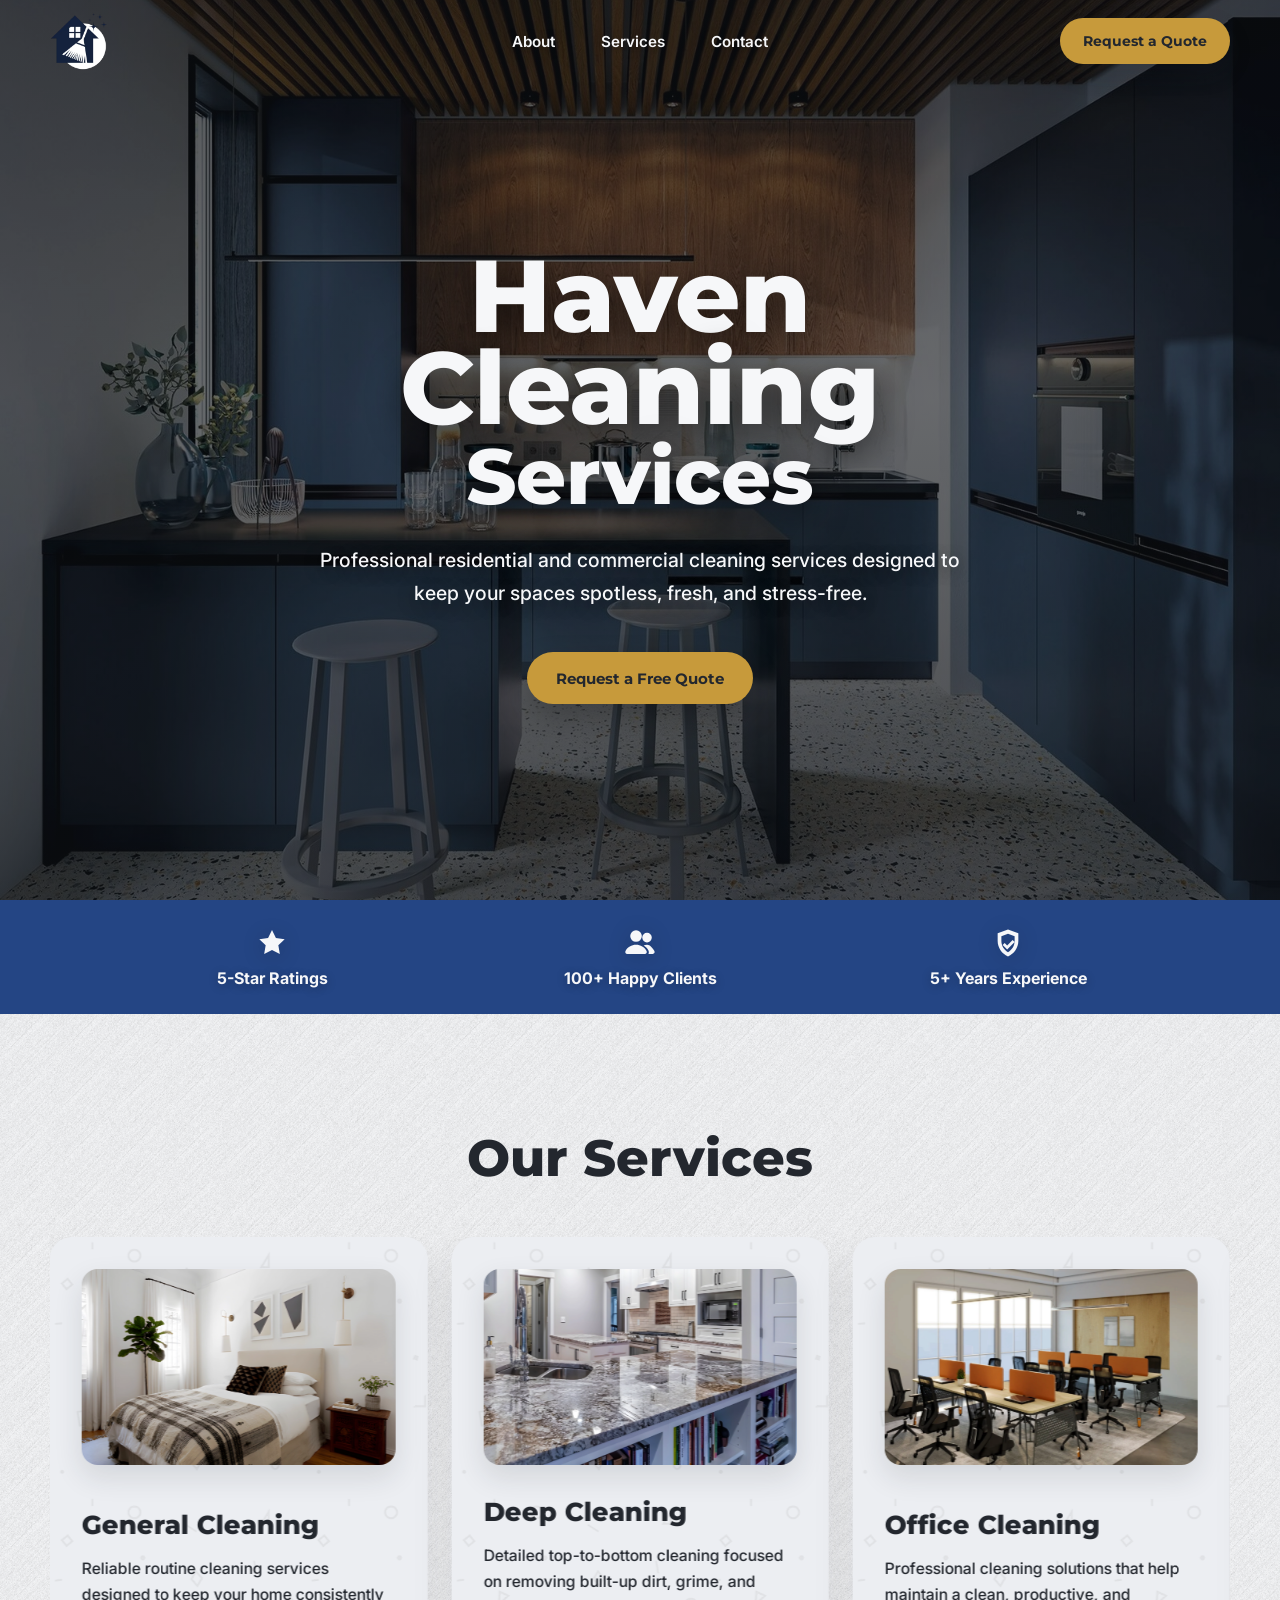
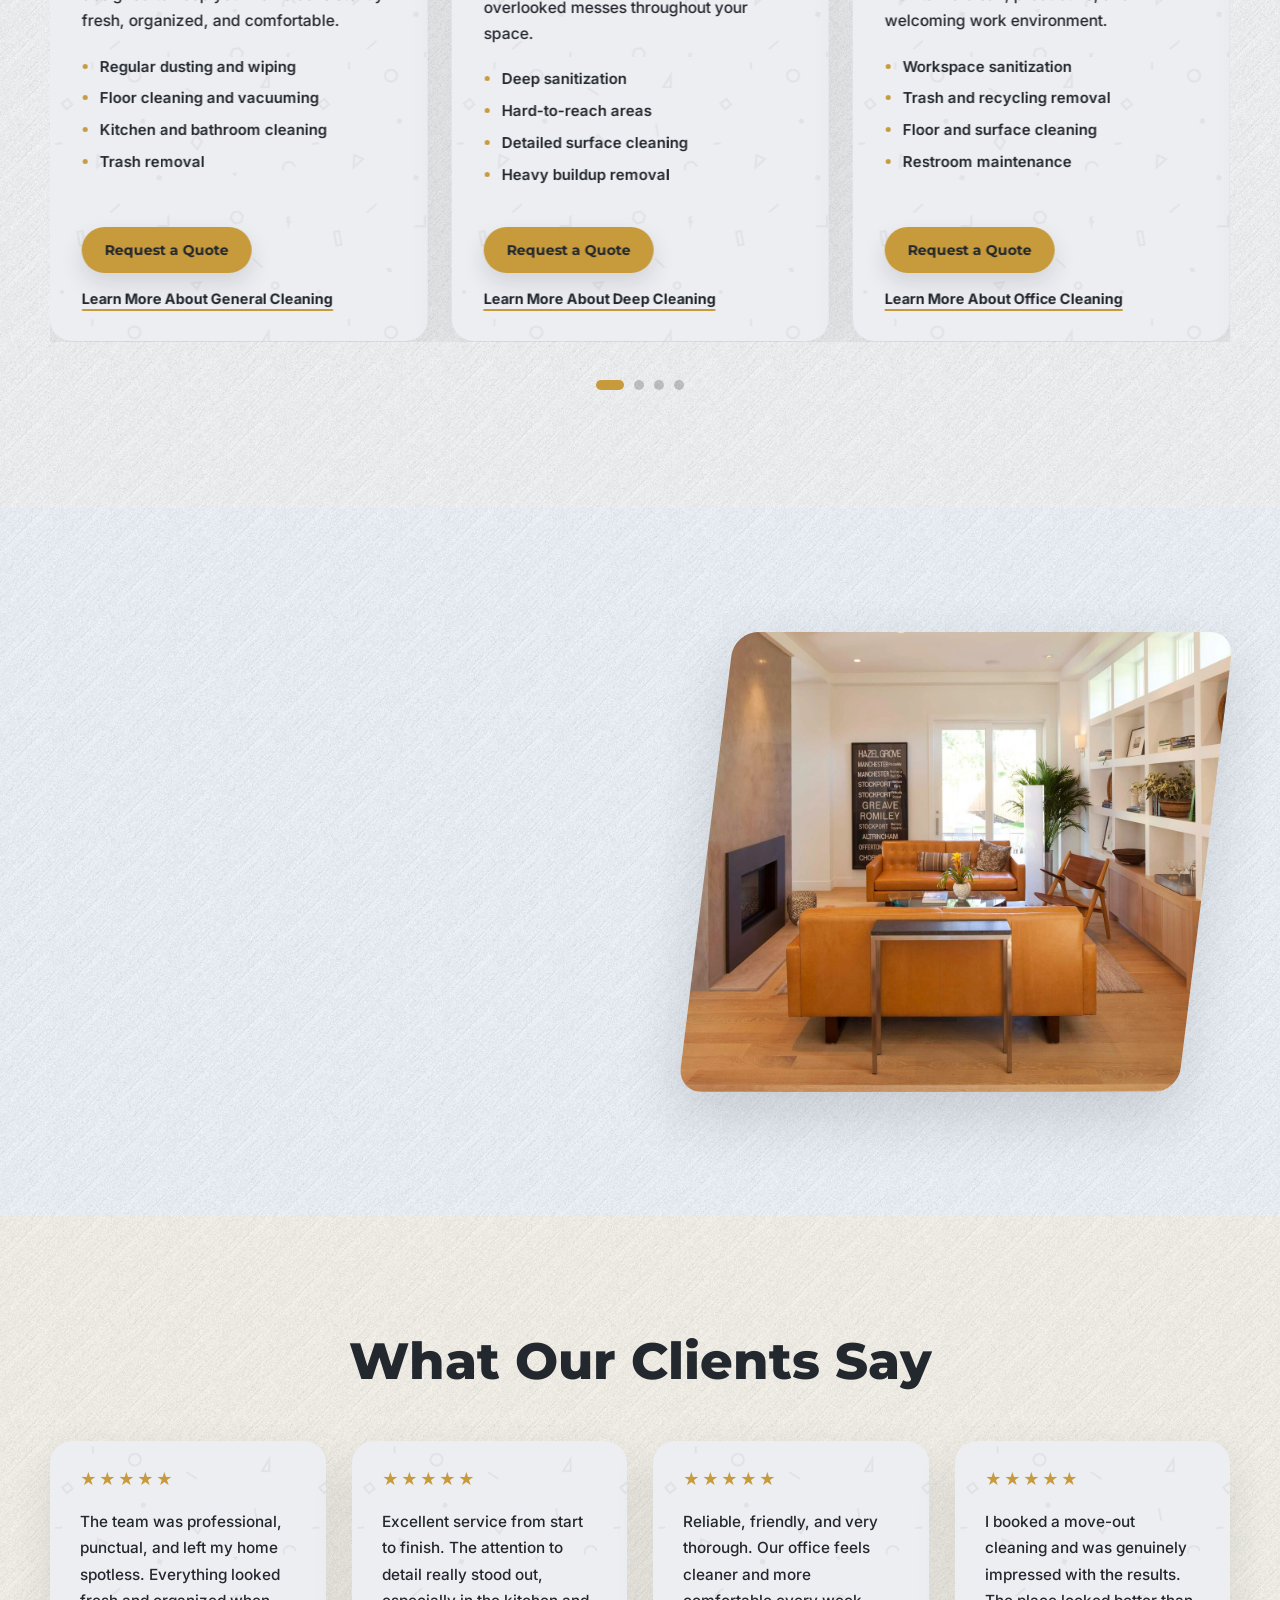
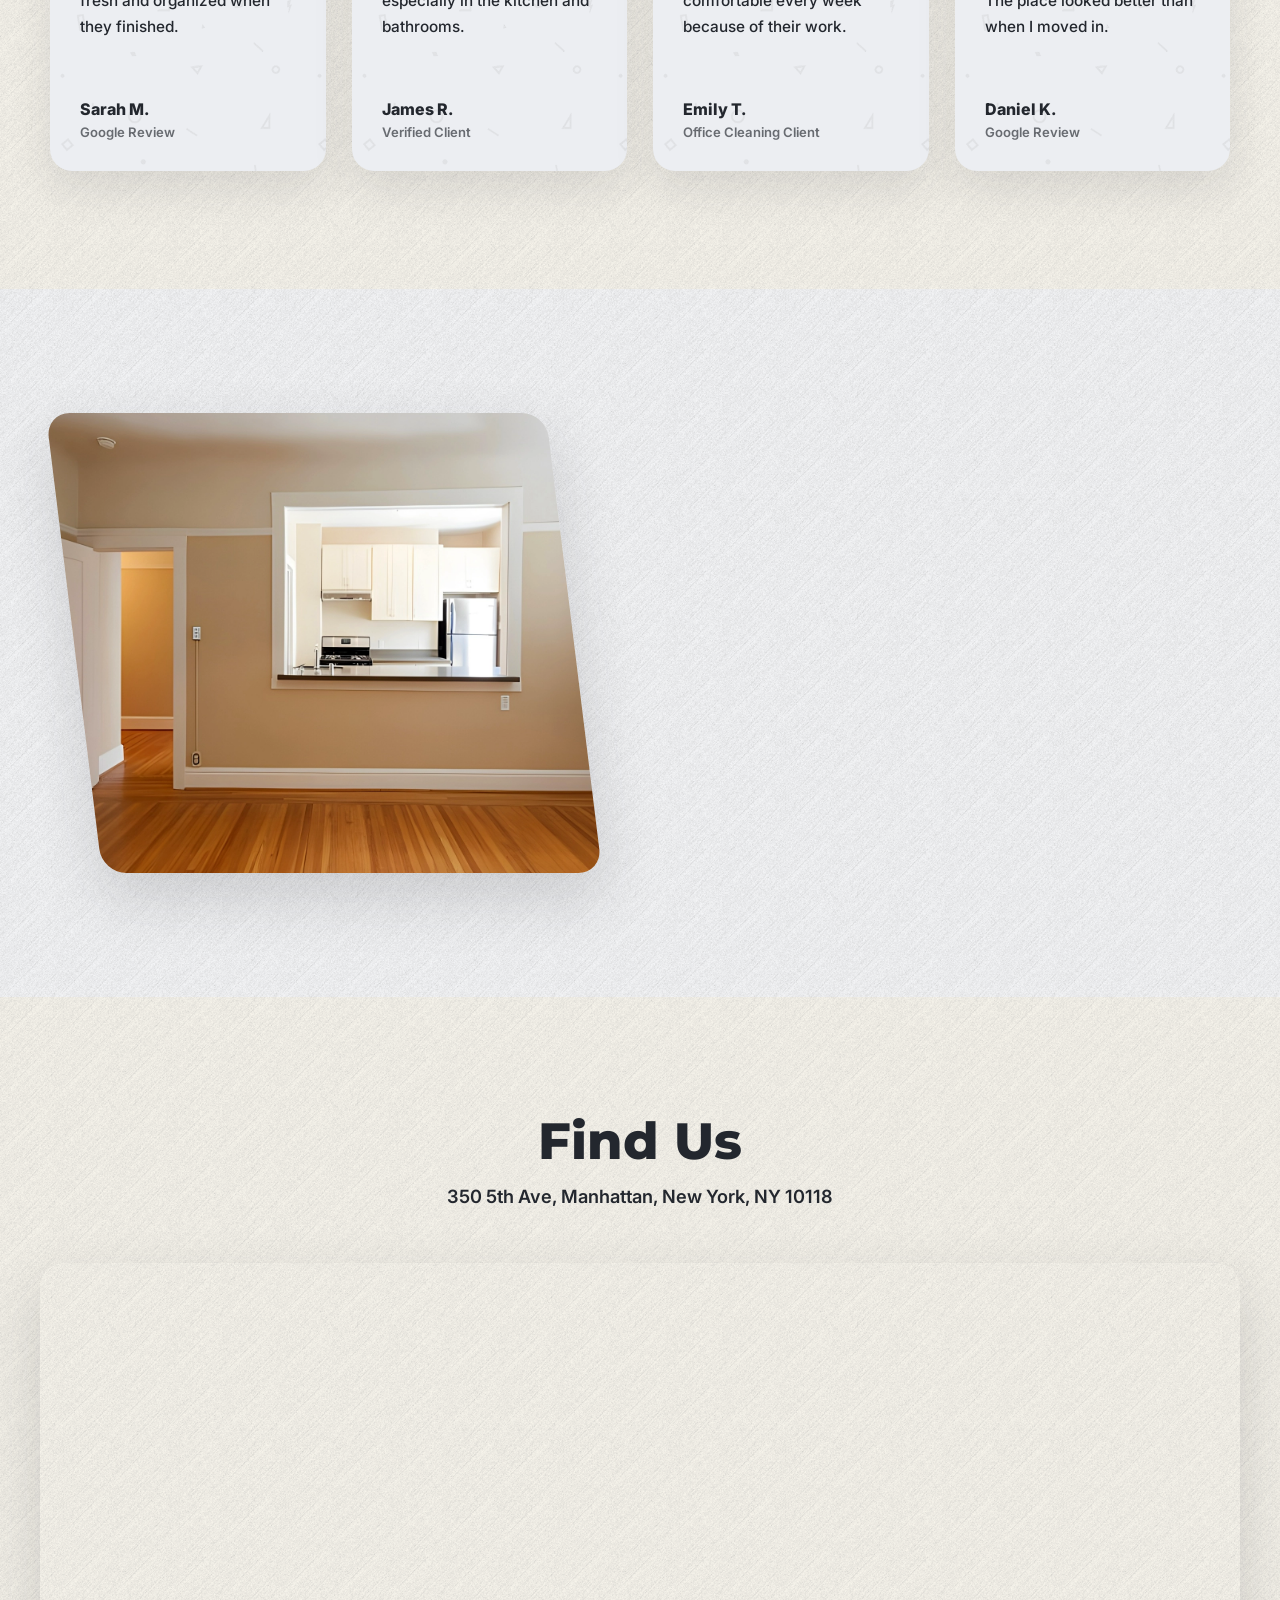
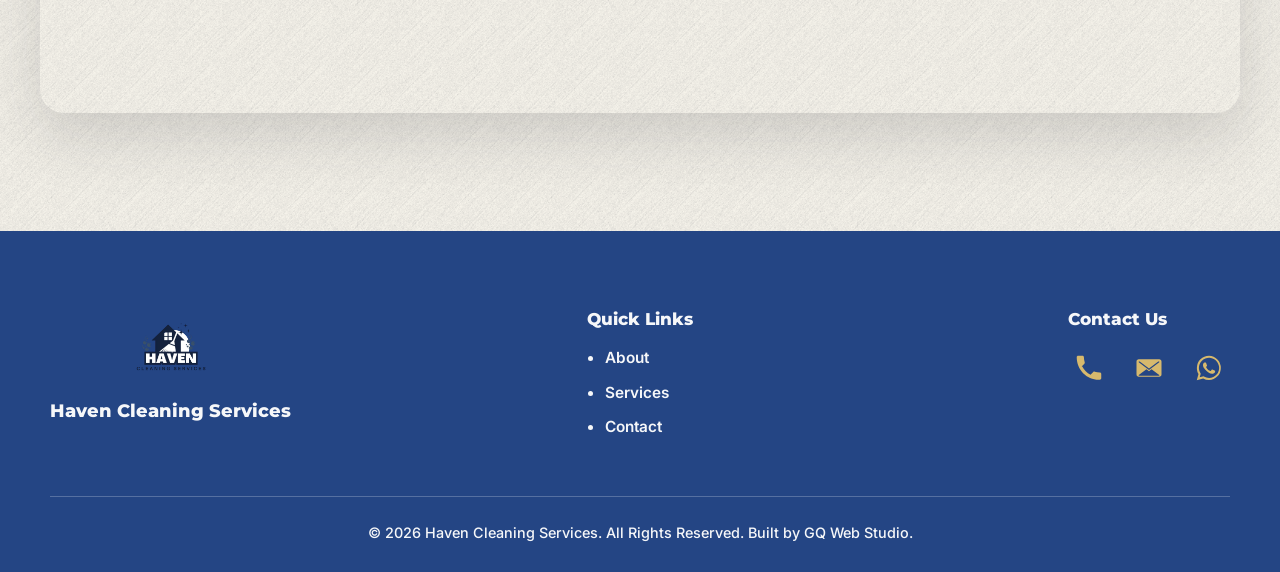
==== commit c9387e13: "Footer created" ====
--- a/index.html
+++ b/index.html
@@ -376,6 +376,58 @@
     <!-- ========== END HERO SECTION ========== -->
 
 
+    <!-- ========== FOOTER SECTION ========== -->
+    <footer class="site-footer">
+        <div class="site-footer__inner">
+            <div class="site-footer__main">
+                <div class="site-footer__brand">
+                    <a class="site-footer__logo-link" href="/index.html" aria-label="Haven Cleaning Services home">
+                        <img class="site-footer__logo" src="/images/logo/logo.webp" alt="Haven Cleaning Services">
+                    </a>
+                    <p class="site-footer__business-name">Haven Cleaning Services</p>
+                </div>
+
+                <nav class="site-footer__links" aria-labelledby="footer-links-title">
+                    <h2 class="site-footer__heading" id="footer-links-title">Quick Links</h2>
+                    <ul class="site-footer__nav-list">
+                        <li><a class="site-footer__nav-link" href="#about">About</a></li>
+                        <li><a class="site-footer__nav-link" href="#services">Services</a></li>
+                        <li><a class="site-footer__nav-link" href="#contact">Contact</a></li>
+                    </ul>
+                </nav>
+
+                <div class="site-footer__contact" aria-labelledby="footer-contact-title">
+                    <h2 class="site-footer__heading" id="footer-contact-title">Contact Us</h2>
+                    <div class="site-footer__icons">
+                        <a class="site-footer__icon-link" href="tel:+10000000000" aria-label="Call Haven Cleaning Services">
+                            <svg class="site-footer__icon" viewBox="0 0 24 24" aria-hidden="true" focusable="false">
+                                <path d="M6.62 10.79c1.44 2.83 3.76 5.14 6.59 6.59l2.2-2.2c.31-.31.77-.41 1.18-.27 1.3.43 2.67.66 4.08.66.62 0 1.13.51 1.13 1.13v3.49c0 .62-.51 1.13-1.13 1.13C10.45 21.82 2.18 13.55 2.18 3.33c0-.62.51-1.13 1.13-1.13H6.8c.62 0 1.13.51 1.13 1.13 0 1.41.23 2.78.66 4.08.13.41.04.87-.28 1.18l-2.2 2.2z" />
+                            </svg>
+                        </a>
+
+                        <a class="site-footer__icon-link" href="mailto:hello@havencleaningservices.com" aria-label="Email Haven Cleaning Services">
+                            <svg class="site-footer__icon" viewBox="0 0 24 24" aria-hidden="true" focusable="false">
+                                <path d="M3.8 5h16.4c1 0 1.8.8 1.8 1.8v10.4c0 1-.8 1.8-1.8 1.8H3.8c-1 0-1.8-.8-1.8-1.8V6.8C2 5.8 2.8 5 3.8 5zm8.2 7.35L4.58 6.8H3.8v.56l8.2 6.14 8.2-6.14V6.8h-.78L12 12.35zm-2.02.68L3.8 17.66v.54h16.4v-.54l-6.18-4.63-2.02 1.51-2.02-1.51z" />
+                            </svg>
+                        </a>
+
+                        <a class="site-footer__icon-link" href="https://wa.me/10000000000" aria-label="Message Haven Cleaning Services on WhatsApp">
+                            <svg class="site-footer__icon" viewBox="0 0 24 24" aria-hidden="true" focusable="false">
+                                <path d="M12.04 2.2A9.73 9.73 0 0 0 2.3 11.92c0 1.72.45 3.4 1.31 4.88L2.2 21.8l5.13-1.35a9.71 9.71 0 0 0 4.71 1.2h.01a9.73 9.73 0 0 0-.01-19.45zm0 17.8h-.01a8.08 8.08 0 0 1-4.12-1.13l-.3-.18-3.04.8.81-2.96-.2-.3a8.07 8.07 0 1 1 6.86 3.77zm4.43-6.04c-.24-.12-1.44-.71-1.66-.79-.22-.08-.38-.12-.54.12-.16.24-.62.79-.76.95-.14.16-.28.18-.52.06-.24-.12-1.02-.38-1.95-1.2-.72-.64-1.2-1.43-1.34-1.67-.14-.24-.01-.37.11-.49.11-.11.24-.28.36-.42.12-.14.16-.24.24-.4.08-.16.04-.3-.02-.42-.06-.12-.54-1.3-.74-1.78-.19-.47-.39-.4-.54-.41h-.46c-.16 0-.42.06-.64.3-.22.24-.84.82-.84 2s.86 2.32.98 2.48c.12.16 1.69 2.58 4.09 3.61.57.25 1.02.4 1.37.51.57.18 1.1.16 1.51.1.46-.07 1.44-.59 1.64-1.16.2-.57.2-1.06.14-1.16-.06-.1-.22-.16-.46-.28z" />
+                            </svg>
+                        </a>
+                    </div>
+                </div>
+            </div>
+
+            <div class="site-footer__copyright">
+                <p>© 2026 Haven Cleaning Services. All Rights Reserved. <a href="https://gqwebstudio.com" target="_blank" rel="noopener noreferrer">Built by GQ Web Studio.</a></p>
+            </div>
+        </div>
+    </footer>
+    <!-- ========== END FOOTER SECTION ========== -->
+
+
 <script src="/js/script.js"></script>
 </body>
 </html>
--- a/css/style.css
+++ b/css/style.css
@@ -1422,6 +1422,9 @@
 /* ---------- Location Shell ---------- */
 .location-section {
     background-color: #f9f6ed;
+    background-image: url('../images/texture/texture-1.webp');
+    background-repeat: repeat;
+    background-size: 500px;
     color: #23272e;
 }
 
@@ -1500,3 +1503,247 @@
         height: 300px;
     }
 }
+
+
+/* ========== FOOTER SECTION ========== */
+
+
+/* ---------- Footer Shell ---------- */
+.site-footer {
+    background-color: #244584;
+    color: #f6f7f9;
+}
+
+.site-footer__inner {
+    width: min(1180px, calc(100% - 40px));
+    margin: 0 auto;
+    padding: clamp(54px, 7vw, 78px) 0 28px;
+}
+
+.site-footer__main {
+    display: grid;
+    grid-template-columns: 1fr auto 1fr;
+    align-items: start;
+    gap: clamp(42px, 7vw, 86px);
+}
+
+
+/* ---------- Footer Brand ---------- */
+.site-footer__brand {
+    display: grid;
+    justify-items: center;
+    justify-self: start;
+    text-align: center;
+}
+
+.site-footer__logo-link {
+    display: inline-flex;
+    border-radius: 999px;
+    transition: transform 560ms cubic-bezier(0.2, 0.8, 0.2, 1);
+}
+
+.site-footer__logo-link:hover {
+    transform: scale(1.05) rotate(-360deg);
+}
+
+.site-footer__logo-link:focus-visible {
+    outline: 3px solid rgba(215, 185, 109, 0.72);
+    outline-offset: 5px;
+}
+
+.site-footer__logo {
+    width: clamp(58px, 6vw, 76px);
+    height: auto;
+}
+
+.site-footer__business-name {
+    margin-top: 14px;
+    font-family: 'Montserrat', sans-serif;
+    font-size: clamp(1rem, 1.6vw, 1.14rem);
+    font-weight: 800;
+    line-height: 1.3;
+    color: #f6f7f9;
+}
+
+
+/* ---------- Footer Links ---------- */
+.site-footer__links {
+    justify-self: center;
+}
+
+.site-footer__heading {
+    font-family: 'Montserrat', sans-serif;
+    font-size: 1.08rem;
+    font-weight: 800;
+    line-height: 1.2;
+    color: #f6f7f9;
+}
+
+.site-footer__nav-list {
+    display: grid;
+    gap: 12px;
+    margin-top: 18px;
+    padding-left: 18px;
+    font-family: 'Inter', sans-serif;
+    color: #f6f7f9;
+}
+
+.site-footer__nav-list li::marker {
+    color: #f6f7f9;
+}
+
+.site-footer__nav-link {
+    position: relative;
+    display: inline-flex;
+    font-family: 'Inter', sans-serif;
+    font-size: 0.96rem;
+    font-weight: 600;
+    line-height: 1.45;
+    color: #f6f7f9;
+}
+
+.site-footer__nav-link::after {
+    position: absolute;
+    right: 0;
+    bottom: -4px;
+    left: 0;
+    height: 2px;
+    content: "";
+    background-color: #f6f7f9;
+    transform: scaleX(0);
+    transform-origin: left center;
+    transition: transform 220ms ease;
+}
+
+.site-footer__nav-link:hover::after {
+    transform: scaleX(1);
+}
+
+.site-footer__nav-link:focus-visible {
+    outline: 3px solid rgba(215, 185, 109, 0.72);
+    outline-offset: 5px;
+}
+
+
+/* ---------- Footer Contact ---------- */
+.site-footer__contact {
+    justify-self: end;
+}
+
+.site-footer__icons {
+    display: flex;
+    align-items: center;
+    gap: 18px;
+    margin-top: 18px;
+}
+
+.site-footer__icon-link {
+    display: inline-flex;
+    align-items: center;
+    justify-content: center;
+    width: 42px;
+    height: 42px;
+    border-radius: 999px;
+    color: #d7b96d;
+    transition:
+        color 180ms ease,
+        transform 180ms ease;
+}
+
+.site-footer__icon-link:hover {
+    color: #f6f7f9;
+    transform: translateY(-2px) scale(1.08);
+}
+
+.site-footer__icon-link:focus-visible {
+    outline: 3px solid rgba(215, 185, 109, 0.72);
+    outline-offset: 4px;
+}
+
+.site-footer__icon {
+    width: clamp(24px, 3vw, 30px);
+    height: clamp(24px, 3vw, 30px);
+    fill: currentColor;
+}
+
+
+/* ---------- Footer Copyright ---------- */
+.site-footer__copyright {
+    margin-top: clamp(42px, 6vw, 58px);
+    padding-top: 24px;
+    border-top: 1px solid rgba(246, 247, 249, 0.24);
+    text-align: center;
+}
+
+.site-footer__copyright p {
+    font-family: 'Inter', sans-serif;
+    font-size: 0.9rem;
+    font-weight: 500;
+    line-height: 1.6;
+    color: #f6f7f9;
+}
+
+.site-footer__copyright a {
+    color: #f6f7f9;
+    transition: color 180ms ease;
+}
+
+.site-footer__copyright a:hover {
+    color: #d7b96d;
+}
+
+.site-footer__copyright a:focus-visible {
+    outline: 3px solid rgba(215, 185, 109, 0.72);
+    outline-offset: 4px;
+}
+
+
+/* ---------- Footer Responsive ---------- */
+@media (max-width: 900px) {
+    .site-footer__main {
+        grid-template-columns: repeat(2, minmax(0, 1fr));
+        gap: 40px 64px;
+    }
+
+    .site-footer__brand {
+        grid-column: 1 / -1;
+        justify-self: center;
+    }
+
+    .site-footer__links {
+        justify-self: end;
+    }
+
+    .site-footer__contact {
+        justify-self: start;
+    }
+}
+
+@media (max-width: 560px) {
+    .site-footer__inner {
+        width: calc(100% - 28px);
+        padding-top: 48px;
+    }
+
+    .site-footer__main {
+        grid-template-columns: 1fr;
+        gap: 34px;
+    }
+
+    .site-footer__brand {
+        justify-self: center;
+    }
+
+    .site-footer__links,
+    .site-footer__contact {
+        justify-self: stretch;
+    }
+
+    .site-footer__icons {
+        gap: 16px;
+    }
+
+    .site-footer__copyright {
+        margin-top: 36px;
+    }
+}
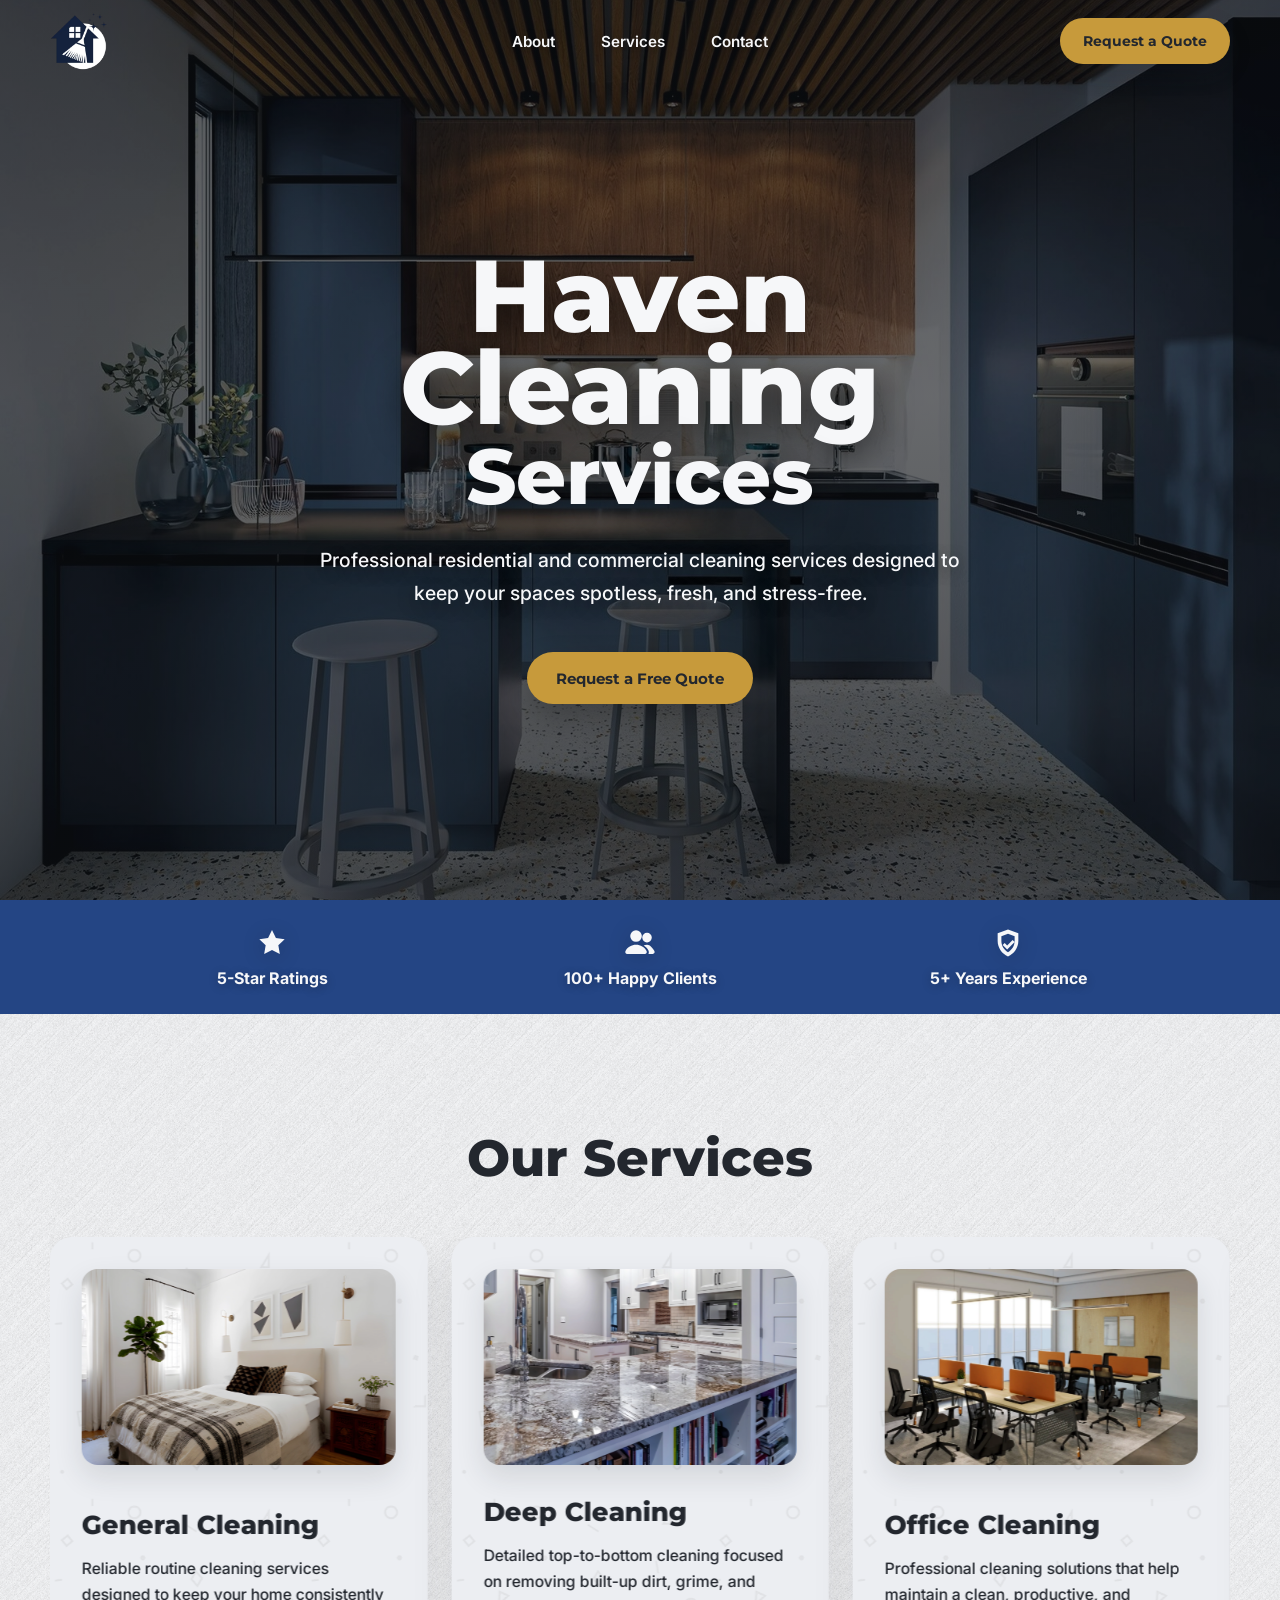
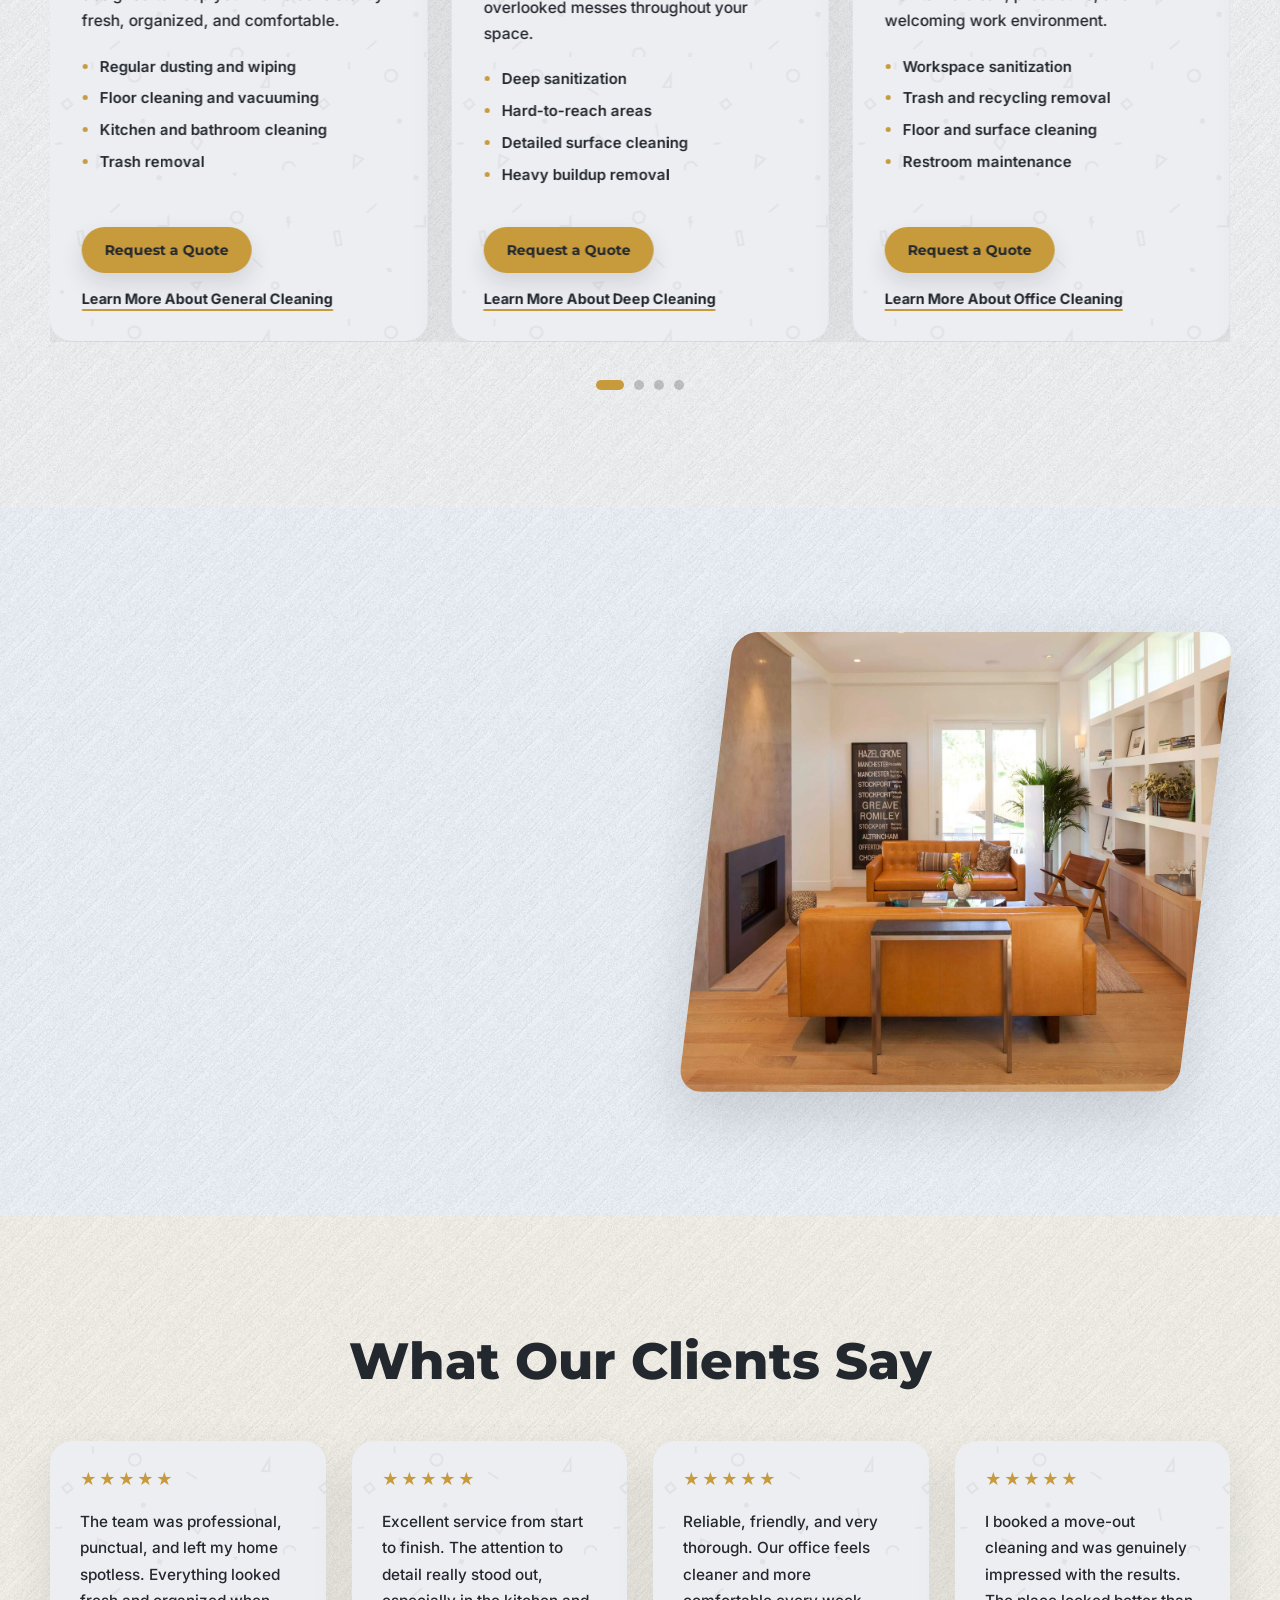
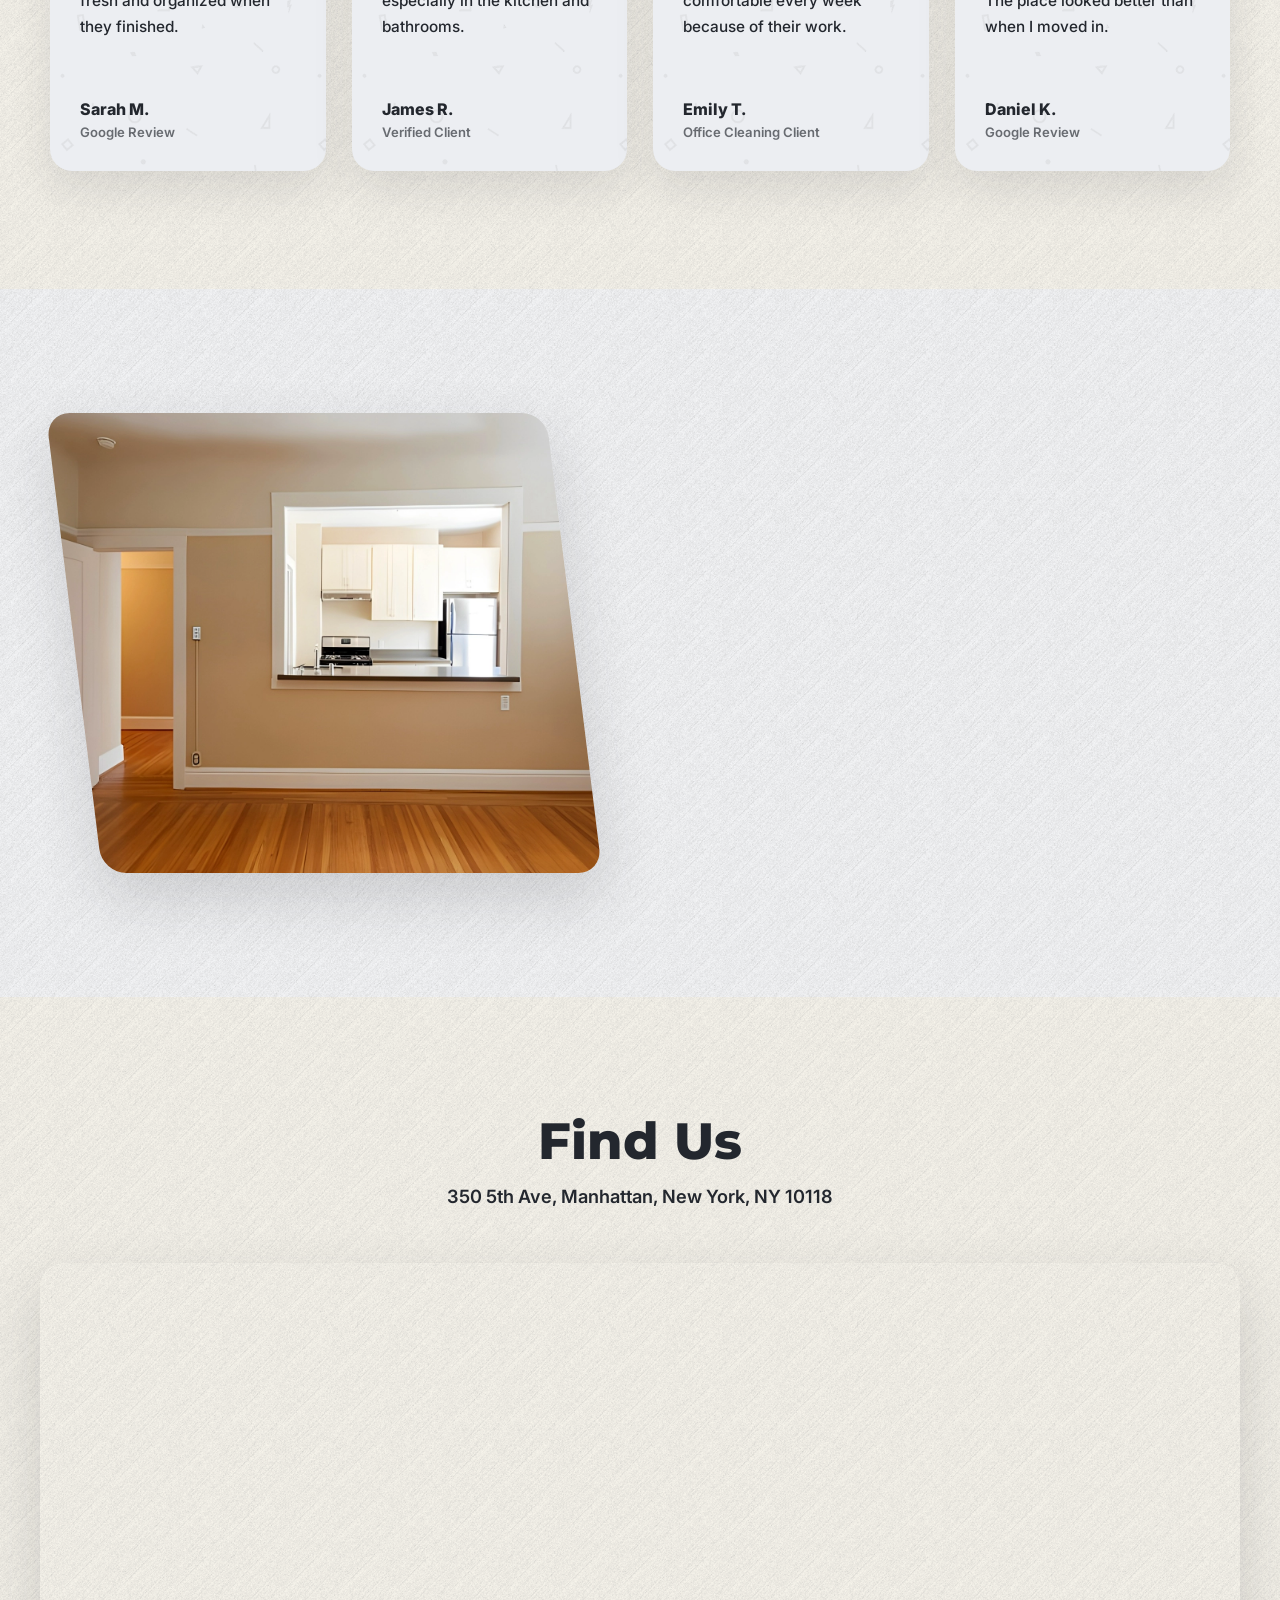
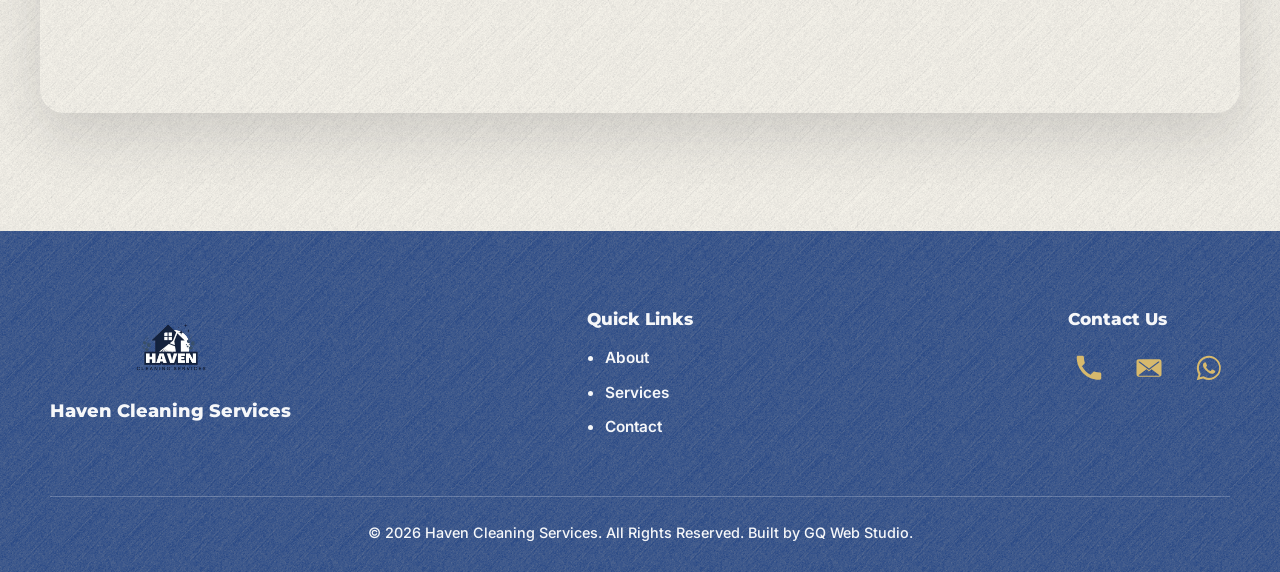
==== commit db11b019: "Homepage services section links fixed" ====
--- a/index.html
+++ b/index.html
@@ -150,7 +150,7 @@
 
                                 <div class="service-card__actions">
                                     <a class="service-card__cta" href="#contact">Request a Quote</a>
-                                    <a class="service-card__link" href="/html/service-1.html">Learn More About General Cleaning</a>
+                                    <a class="service-card__link" href="html/service-1.html">Learn More About General Cleaning</a>
                                 </div>
                             </article>
 
@@ -172,7 +172,7 @@
 
                                 <div class="service-card__actions">
                                     <a class="service-card__cta" href="#contact">Request a Quote</a>
-                                    <a class="service-card__link" href="/html/service-2.html">Learn More About Deep Cleaning</a>
+                                    <a class="service-card__link" href="html/service-2.html">Learn More About Deep Cleaning</a>
                                 </div>
                             </article>
 
@@ -194,7 +194,7 @@
 
                                 <div class="service-card__actions">
                                     <a class="service-card__cta" href="#contact">Request a Quote</a>
-                                    <a class="service-card__link" href="/html/service-3.html">Learn More About Office Cleaning</a>
+                                    <a class="service-card__link" href="html/service-3.html">Learn More About Office Cleaning</a>
                                 </div>
                             </article>
 
@@ -216,7 +216,7 @@
 
                                 <div class="service-card__actions">
                                     <a class="service-card__cta" href="#contact">Request a Quote</a>
-                                    <a class="service-card__link" href="/html/service-4.html">Learn More About Move In/Move Out Cleaning</a>
+                                    <a class="service-card__link" href="html/service-4.html">Learn More About Move In/Move Out Cleaning</a>
                                 </div>
                             </article>
                         </div>
--- a/css/style.css
+++ b/css/style.css
@@ -1511,6 +1511,9 @@
 /* ---------- Footer Shell ---------- */
 .site-footer {
     background-color: #244584;
+    background-image: url('../images/texture/texture-1.webp');
+    background-repeat: repeat;
+    background-size: 500px;
     color: #f6f7f9;
 }
 
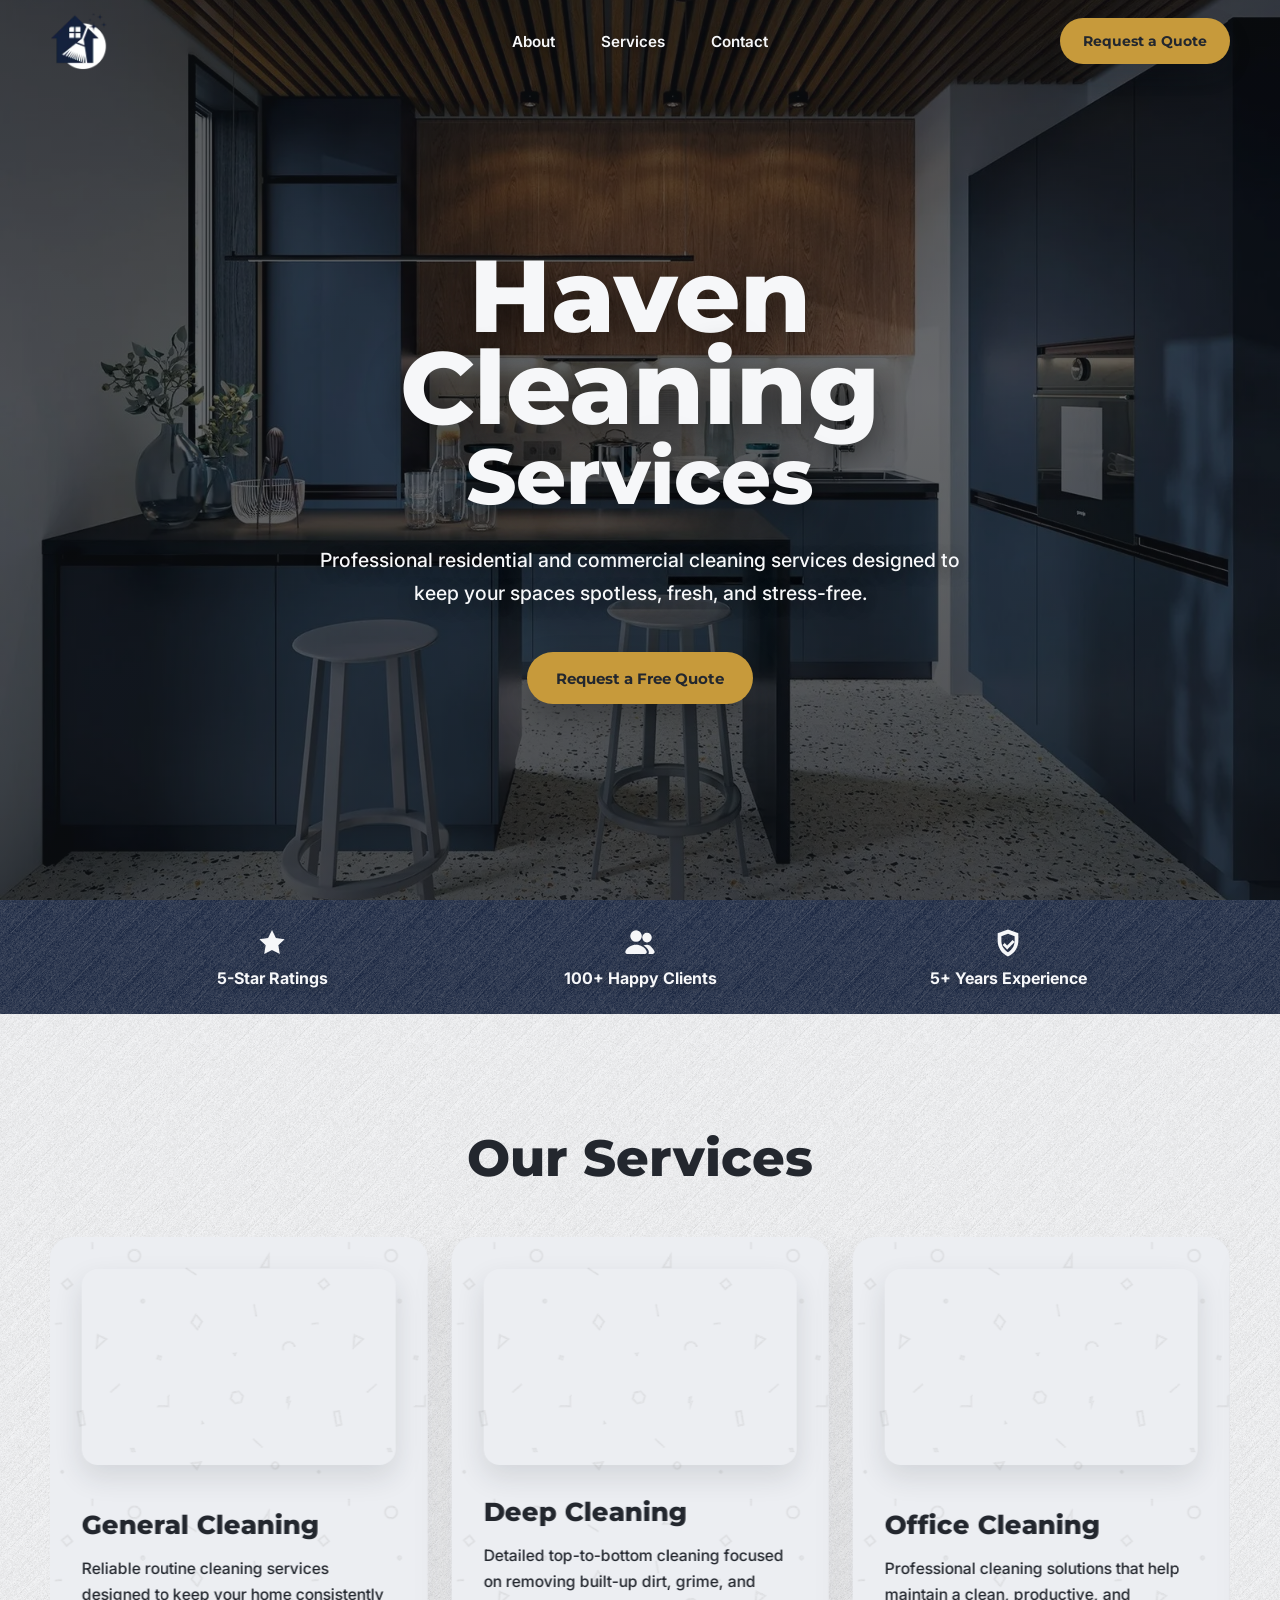
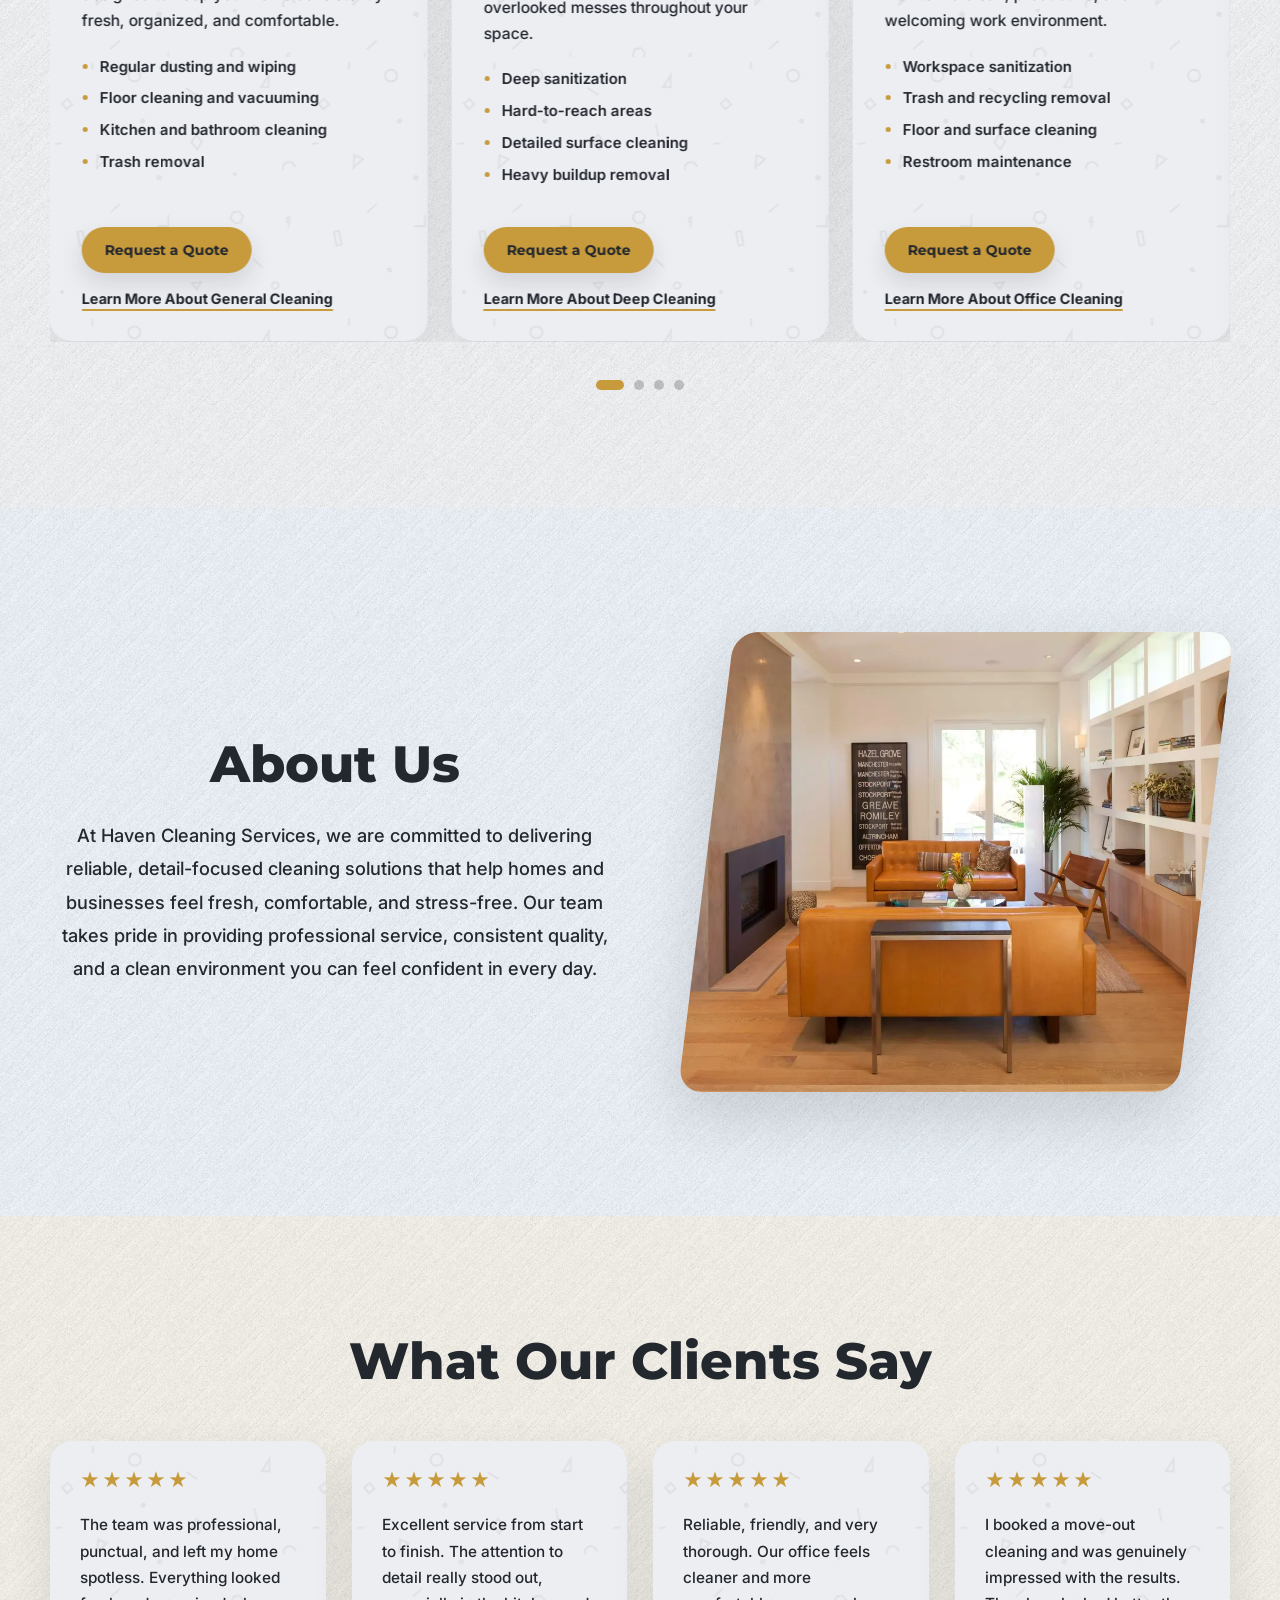
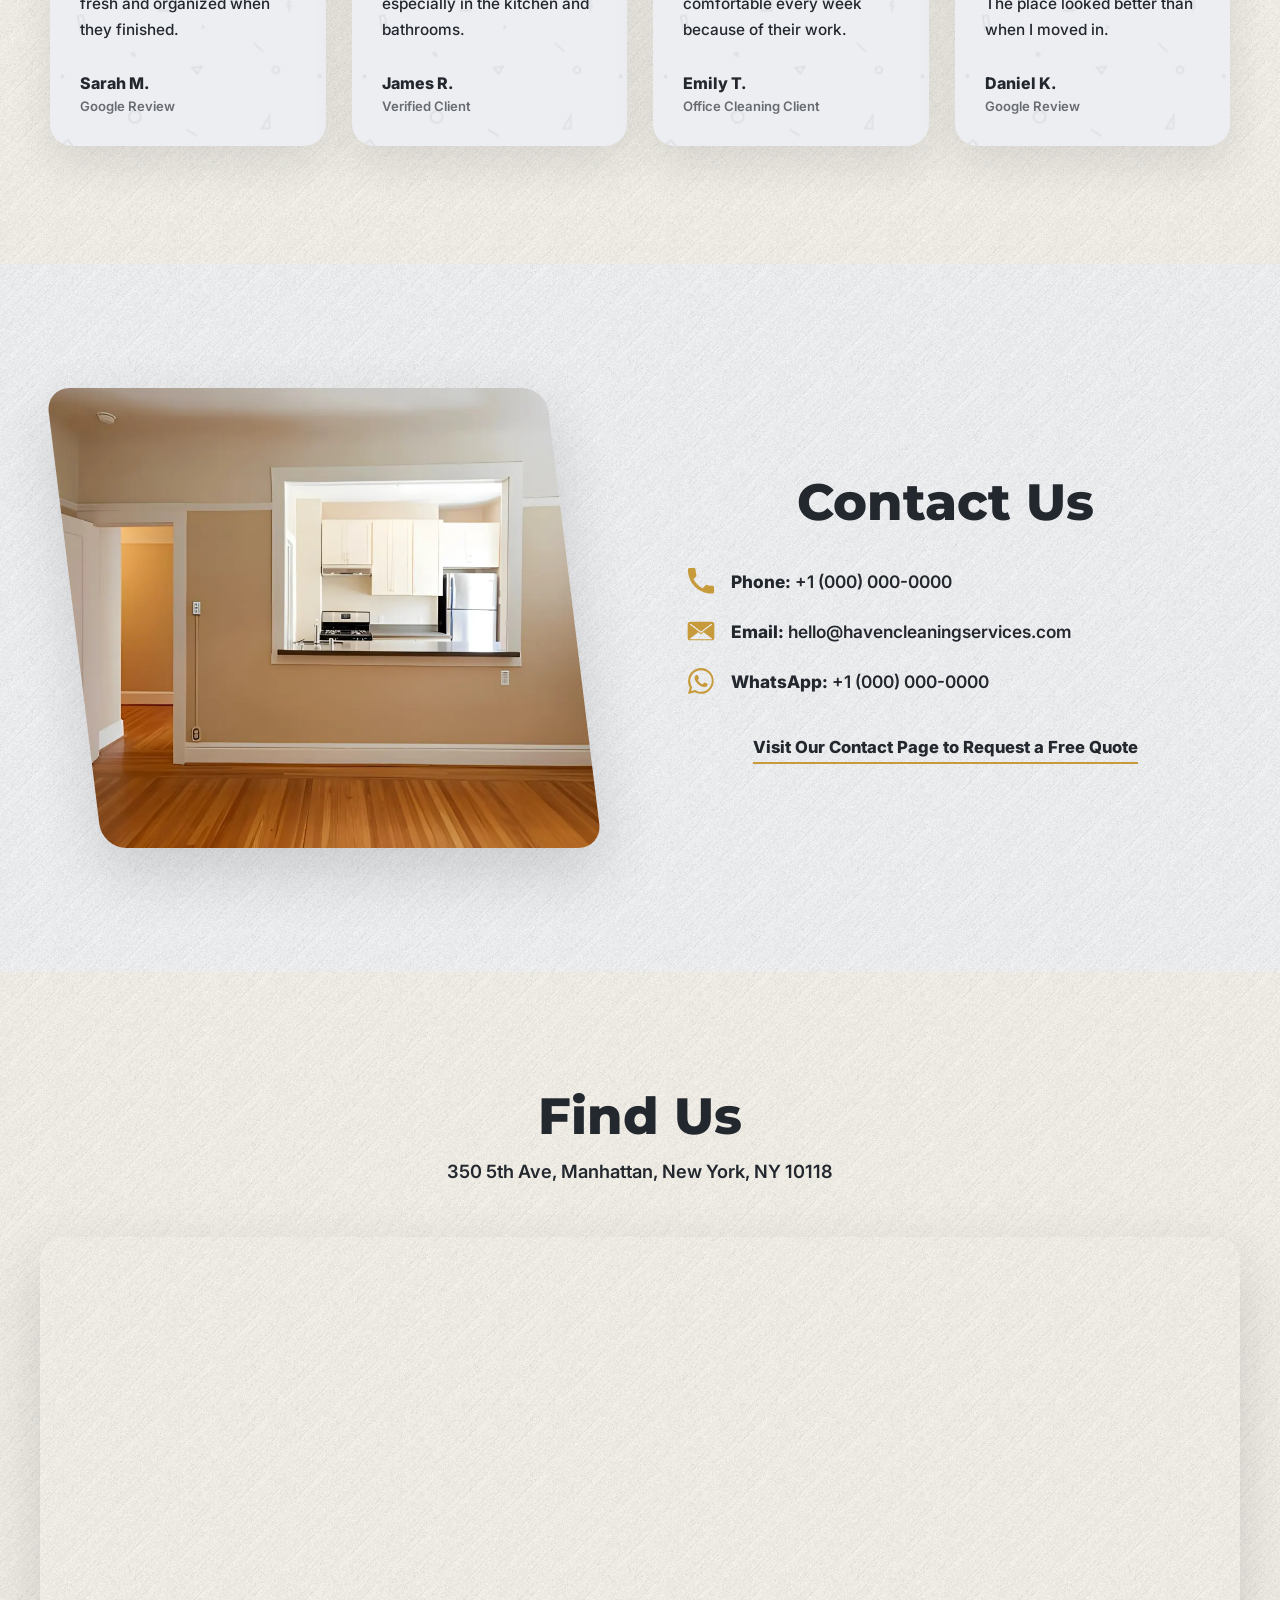
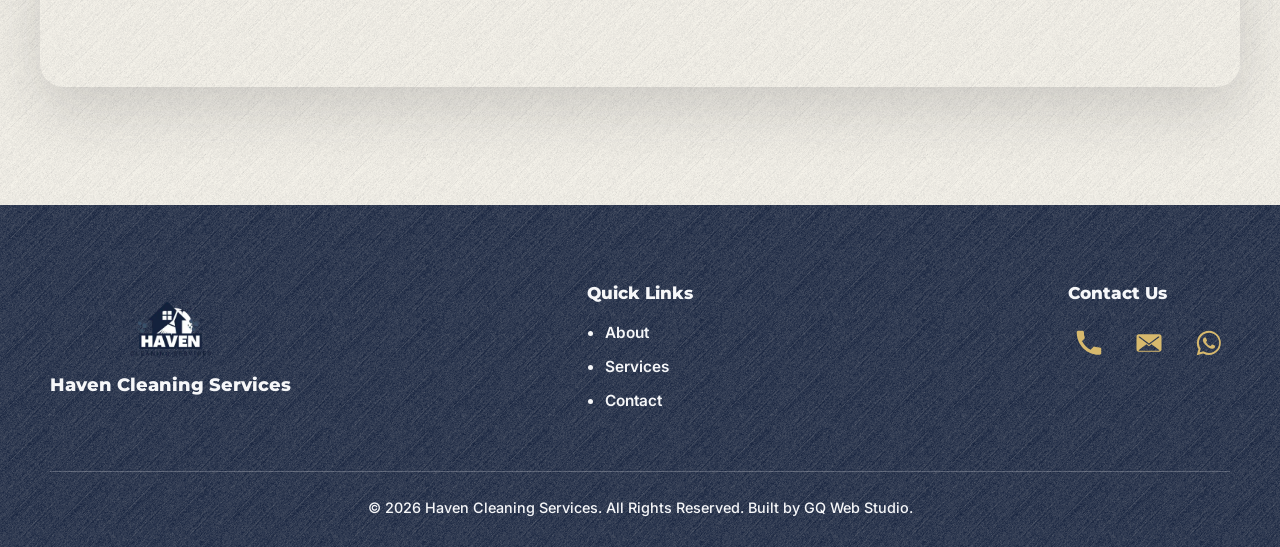
==== commit 44f59394: "Website images optimized" ====
--- a/index.html
+++ b/index.html
@@ -30,6 +30,9 @@
     <link href="https://fonts.googleapis.com/css2?family=Montserrat:wght@600;700;800&display=swap" rel="stylesheet">
     <link href="https://fonts.googleapis.com/css2?family=Inter:wght@400;500;600&display=swap" rel="stylesheet">
 
+    <!-- Preload hero image -->
+    <link rel="preload" as="image" href="/images/homepage/hero-image.webp" fetchpriority="high">
+
     <!-- Styles -->
     <link rel="stylesheet" href="/css/style.css">
 
@@ -48,7 +51,7 @@
     <header class="site-header" data-site-header>
         <div class="site-header__inner">
             <a class="site-header__logo-link" href="/index.html" aria-label="Haven Cleaning Services home">
-                <img class="site-header__logo" src="/images/logo/favicon.webp" alt="Haven Cleaning Services">
+                <img class="site-header__logo" src="/images/logo/favicon.webp" alt="Haven Cleaning Services" width="128" height="128" decoding="async" fetchpriority="high">
             </a>
 
             <nav class="site-header__nav" aria-label="Primary navigation" data-site-nav>
@@ -133,7 +136,7 @@
                     <div class="services-carousel__viewport" data-services-viewport>
                         <div class="services-carousel__track" data-services-track>
                             <article class="service-card">
-                                <img class="service-card__image" src="/images/service-1/hero.webp" alt="General cleaning service">
+                                <img class="service-card__image" src="/images/service-1/hero.webp" alt="General cleaning service" width="1600" height="1200" loading="lazy" decoding="async">
 
                                 <div class="service-card__content">
                                     <h3 class="service-card__title">General Cleaning</h3>
@@ -155,7 +158,7 @@
                             </article>
 
                             <article class="service-card">
-                                <img class="service-card__image" src="/images/service-2/hero.webp" alt="Deep cleaning service">
+                                <img class="service-card__image" src="/images/service-2/hero.webp" alt="Deep cleaning service" width="1600" height="1200" loading="lazy" decoding="async">
 
                                 <div class="service-card__content">
                                     <h3 class="service-card__title">Deep Cleaning</h3>
@@ -177,7 +180,7 @@
                             </article>
 
                             <article class="service-card">
-                                <img class="service-card__image" src="/images/service-3/hero.webp" alt="Office cleaning service">
+                                <img class="service-card__image" src="/images/service-3/hero.webp" alt="Office cleaning service" width="1600" height="1200" loading="lazy" decoding="async">
 
                                 <div class="service-card__content">
                                     <h3 class="service-card__title">Office Cleaning</h3>
@@ -199,7 +202,7 @@
                             </article>
 
                             <article class="service-card">
-                                <img class="service-card__image" src="/images/service-4/hero.webp" alt="Move in and move out cleaning service">
+                                <img class="service-card__image" src="/images/service-4/hero.webp" alt="Move in and move out cleaning service" width="1600" height="1200" loading="lazy" decoding="async">
 
                                 <div class="service-card__content">
                                     <h3 class="service-card__title">Move In/Move Out Cleaning</h3>
@@ -241,7 +244,7 @@
                 </div>
 
                 <div class="about-section__media" aria-hidden="true">
-                    <img class="about-section__image" src="/images/homepage/about-image.webp" alt="">
+                    <img class="about-section__image" src="/images/homepage/about-image.webp" alt="" width="1200" height="900" loading="lazy" decoding="async">
                 </div>
             </div>
         </section>
@@ -315,7 +318,7 @@
         <section class="contact-section" id="contact" aria-labelledby="contact-title" data-contact-section>
             <div class="contact-section__inner">
                 <div class="contact-section__media" aria-hidden="true">
-                    <img class="contact-section__image" src="/images/homepage/contact-image.webp" alt="">
+                    <img class="contact-section__image" src="/images/homepage/contact-image.webp" alt="" width="1200" height="900" loading="lazy" decoding="async">
                 </div>
 
                 <div class="contact-section__content">
@@ -382,7 +385,7 @@
             <div class="site-footer__main">
                 <div class="site-footer__brand">
                     <a class="site-footer__logo-link" href="/index.html" aria-label="Haven Cleaning Services home">
-                        <img class="site-footer__logo" src="/images/logo/logo.webp" alt="Haven Cleaning Services">
+                        <img class="site-footer__logo" src="/images/logo/logo.webp" alt="Haven Cleaning Services" width="240" height="240" loading="lazy" decoding="async">
                     </a>
                     <p class="site-footer__business-name">Haven Cleaning Services</p>
                 </div>
--- a/css/style.css
+++ b/css/style.css
@@ -6,6 +6,7 @@
     margin: 0;
     padding: 0;
     box-sizing: border-box;
+    -webkit-tap-highlight-color: transparent;
 }
 
 
@@ -23,6 +24,10 @@
     background-repeat: repeat;
     background-size: 500px;
     color: #23272e;
+}
+
+body.is-lightbox-open {
+    overflow: hidden;
 }
 
 
@@ -48,6 +53,7 @@
 img {
     display: block;
     max-width: 100%;
+    height: auto;
 }
 
 
@@ -528,7 +534,10 @@
 
 /* ---------- Trust Strip Shell ---------- */
 .trust-strip {
-    background-color: #244584;
+    background-color: #14213d;
+    background-image: url('../images/texture/texture-1.webp');
+    background-repeat: repeat;
+    background-size: 500px;
     color: #f6f7f9;
 }
 
@@ -1102,7 +1111,7 @@
 .testimonial-card {
     display: flex;
     flex-direction: column;
-    min-height: 330px;
+    min-height: 300px;
     padding: clamp(24px, 2.7vw, 30px);
     border-radius: 22px;
     background-color: #eceef2;
@@ -1122,7 +1131,7 @@
 
 .testimonial-card__rating {
     font-family: 'Inter', sans-serif;
-    font-size: 1rem;
+    font-size: 1.2rem;
     font-weight: 700;
     line-height: 1;
     letter-spacing: 2px;
@@ -1139,8 +1148,8 @@
 }
 
 .testimonial-card__client {
-    margin-top: auto;
-    padding-top: 28px;
+    margin-top: 30px;
+    padding-top: 0;
 }
 
 .testimonial-card__name {
@@ -1168,7 +1177,7 @@
     }
 
     .testimonial-card {
-        min-height: 285px;
+        min-height: 270px;
     }
 }
 
@@ -1510,7 +1519,7 @@
 
 /* ---------- Footer Shell ---------- */
 .site-footer {
-    background-color: #244584;
+    background-color: #14213d;
     background-image: url('../images/texture/texture-1.webp');
     background-repeat: repeat;
     background-size: 500px;
@@ -1555,12 +1564,12 @@
 }
 
 .site-footer__logo {
-    width: clamp(58px, 6vw, 76px);
+    width: clamp(70px, 7vw, 92px);
     height: auto;
 }
 
 .site-footer__business-name {
-    margin-top: 14px;
+    margin-top: 0;
     font-family: 'Montserrat', sans-serif;
     font-size: clamp(1rem, 1.6vw, 1.14rem);
     font-weight: 800;
@@ -1705,7 +1714,8 @@
 @media (max-width: 900px) {
     .site-footer__main {
         grid-template-columns: repeat(2, minmax(0, 1fr));
-        gap: 40px 64px;
+        column-gap: clamp(120px, 18vw, 220px);
+        row-gap: 40px;
     }
 
     .site-footer__brand {
@@ -1714,11 +1724,13 @@
     }
 
     .site-footer__links {
+        justify-self: start;
+        margin-left: clamp(28px, 5vw, 58px);
+    }
+
+    .site-footer__contact {
         justify-self: end;
-    }
-
-    .site-footer__contact {
-        justify-self: start;
+        margin-right: clamp(28px, 5vw, 58px);
     }
 }
 
@@ -1740,6 +1752,8 @@
     .site-footer__links,
     .site-footer__contact {
         justify-self: stretch;
+        margin-right: 0;
+        margin-left: 0;
     }
 
     .site-footer__icons {
@@ -1750,3 +1764,1299 @@
         margin-top: 36px;
     }
 }
+
+
+/* ========== SERVICE HERO SECTION ========== */
+
+
+/* ---------- Service Hero Shell ---------- */
+.service-hero {
+    position: relative;
+    display: grid;
+    place-items: center;
+    min-height: 100vh;
+    padding: clamp(120px, 16vh, 170px) 20px clamp(92px, 12vh, 132px);
+    overflow: hidden;
+    isolation: isolate;
+    background-position: center;
+    background-size: cover;
+    background-repeat: no-repeat;
+}
+
+.service-hero--general-cleaning {
+    background-image: url('../images/service-1/hero.webp');
+}
+
+.service-hero--deep-cleaning {
+    background-image: url('../images/service-2/hero.webp');
+}
+
+.service-hero--office-cleaning {
+    background-image: url('../images/service-3/hero.webp');
+}
+
+.service-hero--move-cleaning {
+    background-image: url('../images/service-4/hero.webp');
+}
+
+.service-hero--contact {
+    background-image: url('../images/contact/hero.webp');
+}
+
+.service-hero__overlay {
+    position: absolute;
+    inset: 0;
+    z-index: -1;
+    background:
+        linear-gradient(
+            180deg,
+            rgba(12, 15, 19, 0.6) 0%,
+            rgba(12, 15, 19, 0.48) 46%,
+            rgba(12, 15, 19, 0.68) 100%
+        ),
+        rgba(12, 15, 19, 0.26);
+}
+
+
+/* ---------- Service Hero Content ---------- */
+.service-hero__content {
+    display: grid;
+    justify-items: center;
+    width: min(100%, 860px);
+    text-align: center;
+    color: #f6f7f9;
+}
+
+.service-hero__title {
+    font-family: 'Montserrat', sans-serif;
+    font-size: clamp(3rem, 7vw, 6.6rem);
+    font-weight: 800;
+    line-height: 0.96;
+    letter-spacing: 0;
+    color: #f6f7f9;
+    text-shadow: 0 10px 34px rgba(0, 0, 0, 0.58);
+}
+
+.service-hero__text {
+    max-width: 680px;
+    margin-top: clamp(22px, 4vw, 32px);
+    font-family: 'Inter', sans-serif;
+    font-size: clamp(1rem, 2vw, 1.22rem);
+    font-weight: 500;
+    line-height: 1.7;
+    color: #f6f7f9;
+    text-shadow: 0 4px 18px rgba(0, 0, 0, 0.5);
+}
+
+.service-hero__return-link {
+    position: absolute;
+    right: 20px;
+    bottom: clamp(34px, 6vh, 56px);
+    left: 20px;
+    display: inline-flex;
+    align-items: center;
+    justify-content: center;
+    gap: 8px;
+    width: fit-content;
+    margin: 0 auto;
+    font-family: 'Inter', sans-serif;
+    font-size: clamp(0.94rem, 1.5vw, 1.05rem);
+    font-weight: 800;
+    line-height: 1.45;
+    color: #f6f7f9;
+    text-shadow: 0 4px 16px rgba(0, 0, 0, 0.46);
+}
+
+.service-hero__return-link::after {
+    position: absolute;
+    right: 0;
+    bottom: -5px;
+    left: 0;
+    height: 2px;
+    content: "";
+    background-color: #f6f7f9;
+    transform: scaleX(1);
+    transform-origin: left center;
+    transition:
+        transform 220ms ease,
+        transform-origin 220ms ease;
+}
+
+.service-hero__return-link:hover::after {
+    transform: scaleX(0);
+    transform-origin: right center;
+}
+
+.service-hero__return-link:focus-visible {
+    outline: 3px solid rgba(246, 247, 249, 0.82);
+    outline-offset: 8px;
+}
+
+
+/* ---------- Service Hero Responsive ---------- */
+@media (max-width: 720px) {
+    .service-hero {
+        padding: 112px 18px 102px;
+    }
+
+    .service-hero__content {
+        width: min(100%, 580px);
+    }
+
+    .service-hero__title {
+        font-size: clamp(2.8rem, 12vw, 5rem);
+    }
+
+    .service-hero__text {
+        max-width: 520px;
+        line-height: 1.62;
+    }
+}
+
+@media (max-width: 420px) {
+    .service-hero {
+        padding: 104px 16px 96px;
+    }
+
+    .service-hero__title {
+        font-size: clamp(2.42rem, 13vw, 3.4rem);
+    }
+
+    .service-hero__text {
+        margin-top: 20px;
+        font-size: 0.98rem;
+    }
+}
+
+
+/* ========== SERVICE BENEFITS STRIP SECTION ========== */
+
+
+/* ---------- Service Benefits Shell ---------- */
+.service-benefits-strip {
+    background-color: #14213d;
+    background-image: url('../images/texture/texture-1.webp');
+    background-repeat: repeat;
+    background-size: 500px;
+    color: #f6f7f9;
+}
+
+.service-benefits-strip__inner {
+    display: grid;
+    grid-template-columns: repeat(4, minmax(0, 1fr));
+    align-items: start;
+    width: min(1180px, calc(100% - 40px));
+    margin: 0 auto;
+    padding: clamp(32px, 4vw, 46px) 0;
+    gap: clamp(22px, 4vw, 46px);
+}
+
+
+/* ---------- Service Benefit Items ---------- */
+.service-benefits-strip__item {
+    display: grid;
+    justify-items: center;
+    gap: 10px;
+    text-align: center;
+    opacity: 0;
+    transform: translateY(16px);
+    transition:
+        opacity 640ms ease,
+        transform 640ms cubic-bezier(0.2, 0.8, 0.2, 1);
+}
+
+.service-benefits-strip.is-visible .service-benefits-strip__item {
+    opacity: 1;
+    transform: translateY(0);
+}
+
+.service-benefits-strip.is-visible .service-benefits-strip__item:nth-child(2) {
+    transition-delay: 90ms;
+}
+
+.service-benefits-strip.is-visible .service-benefits-strip__item:nth-child(3) {
+    transition-delay: 180ms;
+}
+
+.service-benefits-strip.is-visible .service-benefits-strip__item:nth-child(4) {
+    transition-delay: 270ms;
+}
+
+.service-benefits-strip__icon {
+    width: clamp(32px, 4vw, 42px);
+    height: clamp(32px, 4vw, 42px);
+    color: #f6f7f9;
+    fill: none;
+    stroke: currentColor;
+    stroke-width: 1.8;
+    stroke-linecap: round;
+    stroke-linejoin: round;
+    filter: drop-shadow(0 3px 10px rgba(0, 0, 0, 0.18));
+}
+
+.service-benefits-strip__heading {
+    margin-top: 4px;
+    font-family: 'Montserrat', sans-serif;
+    font-size: clamp(0.88rem, 1.4vw, 1rem);
+    font-weight: 800;
+    line-height: 1.25;
+    letter-spacing: 0;
+    color: #f6f7f9;
+}
+
+.service-benefits-strip__text {
+    max-width: 230px;
+    font-family: 'Inter', sans-serif;
+    font-size: clamp(0.84rem, 1.25vw, 0.94rem);
+    font-weight: 500;
+    line-height: 1.5;
+    color: #f6f7f9;
+}
+
+
+/* ---------- Service Benefits Responsive ---------- */
+@media (max-width: 900px) {
+    .service-benefits-strip__inner {
+        grid-template-columns: repeat(2, minmax(0, 1fr));
+        width: min(720px, calc(100% - 36px));
+        gap: 34px 42px;
+    }
+}
+
+@media (max-width: 560px) {
+    .service-benefits-strip__inner {
+        grid-template-columns: 1fr;
+        width: calc(100% - 28px);
+        padding: 38px 0;
+        gap: 30px;
+    }
+
+    .service-benefits-strip__text {
+        max-width: 300px;
+    }
+}
+
+@media (prefers-reduced-motion: reduce) {
+    .service-benefits-strip__item {
+        transition: none;
+    }
+}
+
+
+/* ========== SERVICE OVERVIEW SECTION ========== */
+
+
+/* ---------- Service Overview Shell ---------- */
+.service-overview-section {
+    background-color: #f6f7f9;
+    background-image: url('../images/texture/texture-1.webp');
+    background-repeat: repeat;
+    background-size: 500px;
+    color: #23272e;
+}
+
+.service-overview-section__inner {
+    display: grid;
+    grid-template-columns: repeat(2, minmax(0, 1fr));
+    align-items: center;
+    width: min(1180px, calc(100% - 40px));
+    margin: 0 auto;
+    padding: clamp(76px, 10vw, 124px) 0;
+    gap: clamp(48px, 7vw, 88px);
+}
+
+.service-overview-section__panel {
+    display: grid;
+    justify-items: center;
+    text-align: center;
+}
+
+.service-overview-section__title {
+    font-family: 'Montserrat', sans-serif;
+    font-size: clamp(2rem, 3.6vw, 3.2rem);
+    font-weight: 800;
+    line-height: 1.05;
+    letter-spacing: 0;
+    color: #23272e;
+}
+
+.service-overview-section__text {
+    max-width: 560px;
+    margin-top: clamp(22px, 3vw, 30px);
+    font-family: 'Inter', sans-serif;
+    font-size: clamp(1rem, 1.7vw, 1.12rem);
+    font-weight: 500;
+    line-height: 1.82;
+    color: #23272e;
+}
+
+
+/* ---------- Service Overview List ---------- */
+.service-overview-section__list {
+    display: grid;
+    gap: 14px;
+    width: min(100%, 520px);
+    margin-top: clamp(24px, 3vw, 32px);
+    list-style: none;
+}
+
+.service-overview-section__list li {
+    display: grid;
+    grid-template-columns: auto minmax(0, 1fr);
+    align-items: center;
+    gap: 12px;
+    text-align: left;
+    font-family: 'Inter', sans-serif;
+    font-size: clamp(0.96rem, 1.45vw, 1.06rem);
+    font-weight: 600;
+    line-height: 1.45;
+    color: #23272e;
+}
+
+.service-overview-section__check {
+    width: 22px;
+    height: 22px;
+    color: #2f9e44;
+    fill: none;
+    stroke: currentColor;
+    stroke-width: 2.8;
+    stroke-linecap: round;
+    stroke-linejoin: round;
+}
+
+
+/* ---------- Service Overview Responsive ---------- */
+@media (max-width: 860px) {
+    .service-overview-section__inner {
+        grid-template-columns: 1fr;
+        width: min(760px, calc(100% - 36px));
+        gap: 58px;
+    }
+}
+
+@media (max-width: 520px) {
+    .service-overview-section__inner {
+        width: calc(100% - 28px);
+        padding: 64px 0;
+        gap: 48px;
+    }
+
+    .service-overview-section__text {
+        line-height: 1.7;
+    }
+
+    .service-overview-section__list {
+        gap: 13px;
+    }
+}
+
+
+/* ========== SERVICE GALLERY SECTION ========== */
+
+
+/* ---------- Service Gallery Shell ---------- */
+.service-gallery-section {
+    background-color: #f0f7fe;
+    background-image: url('../images/texture/texture-1.webp');
+    background-repeat: repeat;
+    background-size: 500px;
+    color: #23272e;
+}
+
+.service-gallery-section__inner {
+    width: min(1120px, calc(100% - 40px));
+    margin: 0 auto;
+    padding: clamp(76px, 10vw, 124px) 0;
+    text-align: center;
+}
+
+.service-gallery-section__title {
+    font-family: 'Montserrat', sans-serif;
+    font-size: clamp(2rem, 3.6vw, 3.2rem);
+    font-weight: 800;
+    line-height: 1.05;
+    letter-spacing: 0;
+    color: #23272e;
+}
+
+.service-gallery-section__text {
+    max-width: 620px;
+    margin: 18px auto 0;
+    font-family: 'Inter', sans-serif;
+    font-size: clamp(1rem, 1.7vw, 1.12rem);
+    font-weight: 500;
+    line-height: 1.65;
+    color: #23272e;
+}
+
+
+/* ---------- Service Gallery Grid ---------- */
+.service-gallery-section__grid {
+    display: grid;
+    grid-template-columns: repeat(3, minmax(0, 1fr));
+    gap: clamp(14px, 2vw, 22px);
+    margin-top: clamp(34px, 5vw, 52px);
+}
+
+.service-gallery-section__item {
+    display: block;
+    width: 100%;
+    aspect-ratio: 1 / 1;
+    padding: 0;
+    overflow: hidden;
+    border: 0;
+    border-radius: 18px;
+    background: transparent;
+    cursor: pointer;
+    box-shadow: 0 18px 42px rgba(35, 39, 46, 0.11);
+}
+
+.service-gallery-section__image {
+    width: 100%;
+    height: 100%;
+    object-fit: cover;
+    transition: transform 260ms ease;
+}
+
+.service-gallery-section__item:hover .service-gallery-section__image {
+    transform: scale(1.045);
+}
+
+.service-gallery-section__item:focus-visible {
+    outline: 3px solid rgba(199, 154, 59, 0.68);
+    outline-offset: 5px;
+}
+
+
+/* ---------- Gallery Lightbox ---------- */
+.gallery-lightbox {
+    position: fixed;
+    inset: 0;
+    z-index: 2000;
+    display: grid;
+    place-items: center;
+    padding: clamp(58px, 8vw, 84px) clamp(18px, 5vw, 72px);
+    background-color: rgba(8, 10, 13, 0.88);
+}
+
+.gallery-lightbox[hidden] {
+    display: none;
+}
+
+.gallery-lightbox__image {
+    width: min(100%, 1040px);
+    max-height: min(76vh, 720px);
+    border-radius: 18px;
+    object-fit: contain;
+    box-shadow: 0 28px 80px rgba(0, 0, 0, 0.38);
+    opacity: 1;
+    transform: translateX(0) scale(1);
+    transition:
+        opacity 220ms ease,
+        transform 260ms cubic-bezier(0.2, 0.8, 0.2, 1);
+}
+
+.gallery-lightbox.is-changing .gallery-lightbox__image {
+    opacity: 0;
+    transform: translateX(var(--gallery-slide-distance, 0)) scale(0.985);
+}
+
+.gallery-lightbox__close,
+.gallery-lightbox__control {
+    position: absolute;
+    display: inline-flex;
+    align-items: center;
+    justify-content: center;
+    border: 1px solid rgba(246, 247, 249, 0.22);
+    border-radius: 999px;
+    color: #f6f7f9;
+    background-color: rgba(246, 247, 249, 0.1);
+    cursor: pointer;
+    transition:
+        transform 180ms ease,
+        background-color 180ms ease;
+}
+
+.gallery-lightbox__close:hover,
+.gallery-lightbox__control:hover {
+    transform: scale(1.06);
+    background-color: rgba(246, 247, 249, 0.18);
+}
+
+.gallery-lightbox__close:focus-visible,
+.gallery-lightbox__control:focus-visible {
+    outline: 3px solid rgba(199, 154, 59, 0.82);
+    outline-offset: 5px;
+}
+
+.gallery-lightbox__close {
+    top: 24px;
+    right: 24px;
+    width: 44px;
+    height: 44px;
+    font-size: 2rem;
+    line-height: 1;
+}
+
+.gallery-lightbox__control {
+    top: 50%;
+    width: 50px;
+    height: 50px;
+    transform: translateY(-50%);
+}
+
+.gallery-lightbox__control:hover {
+    transform: translateY(-50%) scale(1.06);
+}
+
+.gallery-lightbox__control--prev {
+    left: clamp(16px, 4vw, 40px);
+}
+
+.gallery-lightbox__control--next {
+    right: clamp(16px, 4vw, 40px);
+}
+
+.gallery-lightbox__control-icon {
+    width: 26px;
+    height: 26px;
+    fill: none;
+    stroke: currentColor;
+    stroke-width: 3;
+    stroke-linecap: round;
+    stroke-linejoin: round;
+}
+
+
+/* ---------- Service Gallery Responsive ---------- */
+@media (max-width: 860px) {
+    .service-gallery-section__grid {
+        grid-template-columns: repeat(2, minmax(0, 1fr));
+    }
+}
+
+@media (max-width: 560px) {
+    .service-gallery-section__inner {
+        width: calc(100% - 28px);
+        padding: 64px 0;
+    }
+
+    .service-gallery-section__grid {
+        grid-template-columns: 1fr;
+        gap: 16px;
+    }
+
+    .service-gallery-section__item {
+        border-radius: 16px;
+    }
+
+    .gallery-lightbox {
+        padding: 68px 14px;
+    }
+
+    .gallery-lightbox__control {
+        top: auto;
+        bottom: 18px;
+        transform: none;
+    }
+
+    .gallery-lightbox__control:hover {
+        transform: scale(1.06);
+    }
+}
+
+
+/* ========== SERVICE PROCESS SECTION ========== */
+
+
+/* ---------- Service Process Shell ---------- */
+.service-process-strip {
+    background-color: #bb8b37;
+    background-image: url('../images/texture/texture-12.webp');
+    background-repeat: repeat;
+    background-size: 500px;
+    color: #f6f7f9;
+}
+
+.service-process-strip__inner {
+    display: grid;
+    grid-template-columns: repeat(3, minmax(0, 1fr));
+    align-items: start;
+    width: min(1040px, calc(100% - 40px));
+    margin: 0 auto;
+    padding: clamp(36px, 5vw, 54px) 0;
+    gap: clamp(26px, 5vw, 64px);
+}
+
+
+/* ---------- Service Process Items ---------- */
+.service-process-strip__item {
+    display: grid;
+    justify-items: center;
+    gap: 11px;
+    text-align: center;
+    opacity: 0;
+    transform: translateY(16px);
+    transition:
+        opacity 900ms ease,
+        transform 900ms cubic-bezier(0.2, 0.8, 0.2, 1);
+}
+
+.service-process-strip.is-visible .service-process-strip__item {
+    opacity: 1;
+    transform: translateY(0);
+}
+
+.service-process-strip.is-visible .service-process-strip__item:nth-child(2) {
+    transition-delay: 100ms;
+}
+
+.service-process-strip.is-visible .service-process-strip__item:nth-child(3) {
+    transition-delay: 200ms;
+}
+
+.service-process-strip__number {
+    display: inline-flex;
+    align-items: center;
+    justify-content: center;
+    width: clamp(46px, 5vw, 56px);
+    height: clamp(46px, 5vw, 56px);
+    border-radius: 999px;
+    font-family: 'Montserrat', sans-serif;
+    font-size: clamp(1.1rem, 2vw, 1.35rem);
+    font-weight: 800;
+    line-height: 1;
+    color: #f6f7f9;
+    background-color: #351e13;
+    box-shadow: 0 10px 24px rgba(53, 30, 19, 0.24);
+}
+
+.service-process-strip__heading {
+    margin-top: 5px;
+    font-family: 'Montserrat', sans-serif;
+    font-size: clamp(0.95rem, 1.5vw, 1.08rem);
+    font-weight: 800;
+    line-height: 1.25;
+    letter-spacing: 0;
+    color: #f6f7f9;
+}
+
+.service-process-strip__text {
+    max-width: 280px;
+    font-family: 'Inter', sans-serif;
+    font-size: clamp(0.88rem, 1.35vw, 0.96rem);
+    font-weight: 500;
+    line-height: 1.55;
+    color: #f6f7f9;
+}
+
+
+/* ---------- Service Process Responsive ---------- */
+@media (max-width: 760px) {
+    .service-process-strip__inner {
+        grid-template-columns: 1fr;
+        width: min(520px, calc(100% - 32px));
+        padding: 42px 0;
+        gap: 34px;
+    }
+
+    .service-process-strip__text {
+        max-width: 340px;
+    }
+}
+
+@media (prefers-reduced-motion: reduce) {
+    .service-process-strip__item {
+        transition: none;
+    }
+}
+
+
+/* ========== SERVICE FAQ SECTION ========== */
+
+
+/* ---------- Service FAQ Shell ---------- */
+.service-faq-section {
+    background-color: #f6f7f9;
+    background-image: url('../images/texture/texture-1.webp');
+    background-repeat: repeat;
+    background-size: 500px;
+    color: #23272e;
+}
+
+.service-faq-section__inner {
+    width: min(920px, calc(100% - 40px));
+    margin: 0 auto;
+    padding: clamp(76px, 10vw, 124px) 0;
+    text-align: center;
+}
+
+.service-faq-section__title {
+    font-family: 'Montserrat', sans-serif;
+    font-size: clamp(2rem, 3.6vw, 3.2rem);
+    font-weight: 800;
+    line-height: 1.05;
+    letter-spacing: 0;
+    color: #23272e;
+}
+
+.service-faq-section__text {
+    max-width: 560px;
+    margin: 18px auto 0;
+    font-family: 'Inter', sans-serif;
+    font-size: clamp(1rem, 1.6vw, 1.1rem);
+    font-weight: 500;
+    line-height: 1.62;
+    color: #23272e;
+}
+
+.service-faq-section__list {
+    display: grid;
+    gap: 16px;
+    margin-top: clamp(34px, 5vw, 52px);
+}
+
+
+/* ---------- Service FAQ Items ---------- */
+.service-faq-item {
+    overflow: hidden;
+    border-radius: 16px;
+    box-shadow: 0 14px 34px rgba(35, 39, 46, 0.08);
+}
+
+.service-faq-item__question {
+    display: grid;
+    grid-template-columns: minmax(0, 1fr) auto;
+    align-items: center;
+    gap: 18px;
+    width: 100%;
+    min-height: 66px;
+    padding: 18px 22px;
+    border: 0;
+    font-family: 'Inter', sans-serif;
+    font-size: clamp(0.98rem, 1.5vw, 1.08rem);
+    font-weight: 800;
+    line-height: 1.35;
+    text-align: left;
+    color: #23272e;
+    background-color: #eceef2;
+    cursor: pointer;
+    transition: background-color 200ms ease;
+}
+
+.service-faq-item__question:hover {
+    background-color: #d5dae2;
+}
+
+.service-faq-item__question:focus-visible {
+    outline: 3px solid rgba(199, 154, 59, 0.68);
+    outline-offset: -3px;
+}
+
+.service-faq-item__icon {
+    position: relative;
+    width: 28px;
+    height: 28px;
+    border-radius: 999px;
+    flex: 0 0 auto;
+    transition: transform 200ms ease;
+}
+
+.service-faq-item__icon::before,
+.service-faq-item__icon::after {
+    position: absolute;
+    top: 50%;
+    left: 50%;
+    width: 16px;
+    height: 2px;
+    content: "";
+    border-radius: 999px;
+    background-color: #23272e;
+    transform: translate(-50%, -50%);
+    transition: transform 200ms ease;
+}
+
+.service-faq-item__icon::after {
+    transform: translate(-50%, -50%) rotate(90deg);
+}
+
+.service-faq-item__question:hover .service-faq-item__icon {
+    transform: scale(1.08) rotate(8deg);
+}
+
+.service-faq-item.is-open .service-faq-item__icon::after {
+    transform: translate(-50%, -50%) rotate(0deg);
+}
+
+.service-faq-item__answer {
+    height: 0;
+    overflow: hidden;
+    background-color: #f6f7f9;
+    opacity: 0;
+    transition:
+        height 260ms ease,
+        opacity 220ms ease;
+}
+
+.service-faq-item.is-open .service-faq-item__answer {
+    opacity: 1;
+}
+
+.service-faq-item__answer p {
+    padding: 20px 22px 24px;
+    font-family: 'Inter', sans-serif;
+    font-size: clamp(0.95rem, 1.45vw, 1.04rem);
+    font-weight: 500;
+    line-height: 1.7;
+    text-align: left;
+    color: #23272e;
+}
+
+
+/* ---------- Service FAQ Responsive ---------- */
+@media (max-width: 560px) {
+    .service-faq-section__inner {
+        width: calc(100% - 28px);
+        padding: 64px 0;
+    }
+
+    .service-faq-item__question {
+        min-height: 60px;
+        padding: 16px 18px;
+    }
+
+    .service-faq-item__answer p {
+        padding: 18px 18px 22px;
+    }
+}
+
+
+/* ========== SERVICE CTA SECTION ========== */
+
+
+/* ---------- Service CTA Shell ---------- */
+.service-cta-section {
+    overflow: hidden;
+    background-color: #f0f7fe;
+    background-image: url('../images/texture/texture-1.webp');
+    background-repeat: repeat;
+    background-size: 500px;
+    color: #23272e;
+}
+
+.service-cta-section__inner {
+    display: grid;
+    grid-template-columns: minmax(0, 1fr) minmax(320px, 0.92fr);
+    align-items: center;
+    width: min(1180px, calc(100% - 40px));
+    min-height: 600px;
+    margin: 0 auto;
+    padding: clamp(76px, 10vw, 124px) 0;
+    gap: clamp(46px, 7vw, 86px);
+}
+
+
+/* ---------- Service CTA Content ---------- */
+.service-cta-section__content {
+    display: grid;
+    justify-items: center;
+    max-width: 620px;
+    text-align: center;
+}
+
+.service-cta-section__title,
+.service-cta-section__text,
+.service-cta-section__button {
+    opacity: 0;
+    transform: translateY(18px);
+    transition:
+        opacity 700ms ease,
+        transform 700ms cubic-bezier(0.2, 0.8, 0.2, 1);
+}
+
+.service-cta-section.is-visible .service-cta-section__title,
+.service-cta-section.is-visible .service-cta-section__text,
+.service-cta-section.is-visible .service-cta-section__button {
+    opacity: 1;
+    transform: translateY(0);
+}
+
+.service-cta-section.is-visible .service-cta-section__text {
+    transition-delay: 100ms;
+}
+
+.service-cta-section.is-visible .service-cta-section__button {
+    transition-delay: 200ms;
+}
+
+.service-cta-section__title {
+    font-family: 'Montserrat', sans-serif;
+    font-size: clamp(2.2rem, 4.4vw, 3.8rem);
+    font-weight: 800;
+    line-height: 1.03;
+    letter-spacing: 0;
+    color: #23272e;
+}
+
+.service-cta-section__text {
+    max-width: 560px;
+    margin-top: clamp(22px, 3vw, 30px);
+    font-family: 'Inter', sans-serif;
+    font-size: clamp(1rem, 1.7vw, 1.14rem);
+    font-weight: 500;
+    line-height: 1.72;
+    color: #23272e;
+}
+
+.service-cta-section__button {
+    display: inline-flex;
+    align-items: center;
+    justify-content: center;
+    min-height: 52px;
+    margin-top: clamp(30px, 4vw, 42px);
+    padding: 0 28px;
+    border: 1px solid rgba(199, 154, 59, 0.86);
+    border-radius: 999px;
+    font-family: 'Inter', sans-serif;
+    font-size: 0.96rem;
+    font-weight: 800;
+    letter-spacing: 0;
+    color: #23272e;
+    background-color: #c79a3b;
+    box-shadow: 0 14px 30px rgba(35, 39, 46, 0.14);
+    transition:
+        opacity 700ms ease,
+        transform 180ms ease,
+        box-shadow 180ms ease;
+}
+
+.service-cta-section__button:hover {
+    transform: translateY(-2px) scale(1.03);
+    box-shadow: 0 20px 38px rgba(35, 39, 46, 0.2);
+}
+
+.service-cta-section__button:active {
+    transform: translateY(1px) scale(0.98);
+    box-shadow: 0 10px 22px rgba(35, 39, 46, 0.14);
+}
+
+.service-cta-section__button:focus-visible {
+    outline: 3px solid rgba(199, 154, 59, 0.68);
+    outline-offset: 5px;
+}
+
+
+/* ---------- Service CTA Image ---------- */
+.service-cta-section__media {
+    position: relative;
+    height: clamp(360px, 42vw, 460px);
+    min-height: 0;
+    margin-right: clamp(12px, 2vw, 24px);
+    transform: skewX(-6deg);
+    overflow: hidden;
+    border-radius: 24px;
+    box-shadow: 0 24px 58px rgba(35, 39, 46, 0.16);
+}
+
+.service-cta-section__image {
+    position: absolute;
+    inset: 0;
+    width: 114%;
+    height: 100%;
+    max-width: none;
+    object-fit: cover;
+    object-position: center;
+    transform: translateX(-6%) skewX(6deg) scale(1.04);
+}
+
+
+/* ---------- Service CTA Responsive ---------- */
+@media (max-width: 900px) {
+    .service-cta-section__inner {
+        grid-template-columns: 1fr;
+        width: min(760px, calc(100% - 36px));
+        min-height: auto;
+        padding: 76px 0;
+    }
+
+    .service-cta-section__content {
+        justify-self: center;
+        max-width: 680px;
+    }
+
+    .service-cta-section__media {
+        display: none;
+    }
+}
+
+@media (max-width: 520px) {
+    .service-cta-section__inner {
+        width: calc(100% - 28px);
+        padding: 64px 0;
+    }
+
+    .service-cta-section__button {
+        width: min(100%, 270px);
+        min-height: 50px;
+        padding: 0 22px;
+        font-size: 0.9rem;
+    }
+}
+
+@media (prefers-reduced-motion: reduce) {
+    .service-cta-section__title,
+    .service-cta-section__text,
+    .service-cta-section__button {
+        transition: none;
+    }
+}
+
+
+/* ========== CONTACT FORM SECTION ========== */
+
+
+/* ---------- Contact Page Shell ---------- */
+.contact-page-section {
+    background-color: #f6f7f9;
+    background-image: url('../images/texture/texture-1.webp');
+    background-repeat: repeat;
+    background-size: 500px;
+    color: #23272e;
+}
+
+.contact-page-section__inner {
+    display: grid;
+    grid-template-columns: minmax(0, 1fr) minmax(0, 0.9fr);
+    align-items: center;
+    width: min(1120px, calc(100% - 40px));
+    margin: 0 auto;
+    padding: clamp(76px, 10vw, 124px) 0;
+    gap: clamp(46px, 7vw, 86px);
+}
+
+
+/* ---------- Contact Page Form ---------- */
+.contact-page-section__form-card {
+    padding: clamp(24px, 4vw, 36px);
+    border-radius: 22px;
+    background-color: #eceef2;
+    background-image: url('../images/texture/texture-11.webp');
+    background-repeat: repeat;
+    background-size: 420px;
+    box-shadow: 0 18px 42px rgba(35, 39, 46, 0.11);
+}
+
+.contact-page-section__form {
+    display: grid;
+    gap: 18px;
+}
+
+.contact-page-section__field {
+    display: grid;
+    gap: 8px;
+    text-align: left;
+}
+
+.contact-page-section__field label {
+    font-family: 'Inter', sans-serif;
+    font-size: 0.92rem;
+    font-weight: 800;
+    line-height: 1.3;
+    color: #23272e;
+}
+
+.contact-page-section__field input,
+.contact-page-section__field select,
+.contact-page-section__field textarea {
+    width: 100%;
+    border: 1px solid rgba(35, 39, 46, 0.16);
+    border-radius: 12px;
+    padding: 14px 15px;
+    font-family: 'Inter', sans-serif;
+    font-size: 1rem;
+    font-weight: 500;
+    line-height: 1.35;
+    color: #23272e;
+    background-color: rgba(246, 247, 249, 0.92);
+    transition:
+        border-color 180ms ease,
+        box-shadow 180ms ease,
+        background-color 180ms ease;
+}
+
+.contact-page-section__field textarea {
+    min-height: 150px;
+    resize: vertical;
+}
+
+.contact-page-section__field input::placeholder,
+.contact-page-section__field textarea::placeholder {
+    color: rgba(35, 39, 46, 0.44);
+}
+
+.contact-page-section__field input:focus,
+.contact-page-section__field select:focus,
+.contact-page-section__field textarea:focus {
+    outline: none;
+    border-color: #c79a3b;
+    background-color: #f6f7f9;
+    box-shadow: 0 0 0 4px rgba(199, 154, 59, 0.18);
+}
+
+.contact-page-section__button {
+    display: inline-flex;
+    align-items: center;
+    justify-content: center;
+    justify-self: start;
+    min-height: 50px;
+    margin-top: 4px;
+    padding: 0 28px;
+    border: 1px solid rgba(199, 154, 59, 0.86);
+    border-radius: 999px;
+    font-family: 'Inter', sans-serif;
+    font-size: 0.96rem;
+    font-weight: 800;
+    color: #23272e;
+    background-color: #c79a3b;
+    cursor: pointer;
+    box-shadow: 0 14px 30px rgba(35, 39, 46, 0.14);
+    transition:
+        transform 180ms ease,
+        box-shadow 180ms ease;
+}
+
+.contact-page-section__button:hover {
+    transform: translateY(-2px) scale(1.03);
+    box-shadow: 0 20px 38px rgba(35, 39, 46, 0.2);
+}
+
+.contact-page-section__button:active {
+    transform: translateY(1px) scale(0.98);
+    box-shadow: 0 10px 22px rgba(35, 39, 46, 0.14);
+}
+
+.contact-page-section__button:focus-visible {
+    outline: 3px solid rgba(199, 154, 59, 0.68);
+    outline-offset: 5px;
+}
+
+
+/* ---------- Contact Page Information ---------- */
+.contact-page-section__info {
+    display: grid;
+    gap: 24px;
+    justify-self: center;
+    width: min(100%, 520px);
+}
+
+.contact-page-section__title {
+    justify-self: center;
+    font-family: 'Montserrat', sans-serif;
+    font-size: clamp(2.1rem, 4vw, 3.4rem);
+    font-weight: 800;
+    line-height: 1;
+    letter-spacing: 0;
+    text-align: center;
+    color: #23272e;
+}
+
+.contact-page-section__title,
+.contact-page-section__item {
+    display: grid;
+    opacity: 0;
+    transform: translateY(16px);
+    transition:
+        opacity 900ms ease,
+        transform 900ms cubic-bezier(0.2, 0.8, 0.2, 1);
+}
+
+.contact-page-section__item {
+    grid-template-columns: auto minmax(0, 1fr);
+    align-items: center;
+    gap: 15px;
+    text-align: left;
+}
+
+.contact-page-section.is-visible .contact-page-section__title,
+.contact-page-section.is-visible .contact-page-section__item {
+    opacity: 1;
+    transform: translateY(0);
+}
+
+.contact-page-section.is-visible .contact-page-section__item:nth-child(2) {
+    transition-delay: 100ms;
+}
+
+.contact-page-section.is-visible .contact-page-section__item:nth-child(3) {
+    transition-delay: 200ms;
+}
+
+.contact-page-section.is-visible .contact-page-section__item:nth-child(4) {
+    transition-delay: 300ms;
+}
+
+.contact-page-section__icon {
+    width: clamp(26px, 3vw, 34px);
+    height: clamp(26px, 3vw, 34px);
+    color: #c79a3b;
+    fill: currentColor;
+}
+
+.contact-page-section__item-text {
+    min-width: 0;
+    font-family: 'Inter', sans-serif;
+    font-size: clamp(1rem, 1.7vw, 1.12rem);
+    font-weight: 600;
+    line-height: 1.45;
+    color: #23272e;
+}
+
+.contact-page-section__item-text span {
+    font-weight: 800;
+}
+
+.contact-page-section__item-text a {
+    overflow-wrap: anywhere;
+}
+
+.contact-page-section__item-text a:focus-visible {
+    outline: 3px solid rgba(199, 154, 59, 0.58);
+    outline-offset: 5px;
+}
+
+
+/* ---------- Contact Page Responsive ---------- */
+@media (max-width: 900px) {
+    .contact-page-section__inner {
+        grid-template-columns: 1fr;
+        width: min(760px, calc(100% - 36px));
+        gap: 54px;
+    }
+
+    .contact-page-section__info {
+        justify-self: center;
+    }
+}
+
+@media (max-width: 520px) {
+    .contact-page-section__inner {
+        width: calc(100% - 28px);
+        padding: 64px 0;
+        gap: 44px;
+    }
+
+    .contact-page-section__button {
+        width: 100%;
+    }
+
+    .contact-page-section__info {
+        gap: 20px;
+    }
+}
+
+@media (prefers-reduced-motion: reduce) {
+    .contact-page-section__title,
+    .contact-page-section__item {
+        transition: none;
+    }
+}
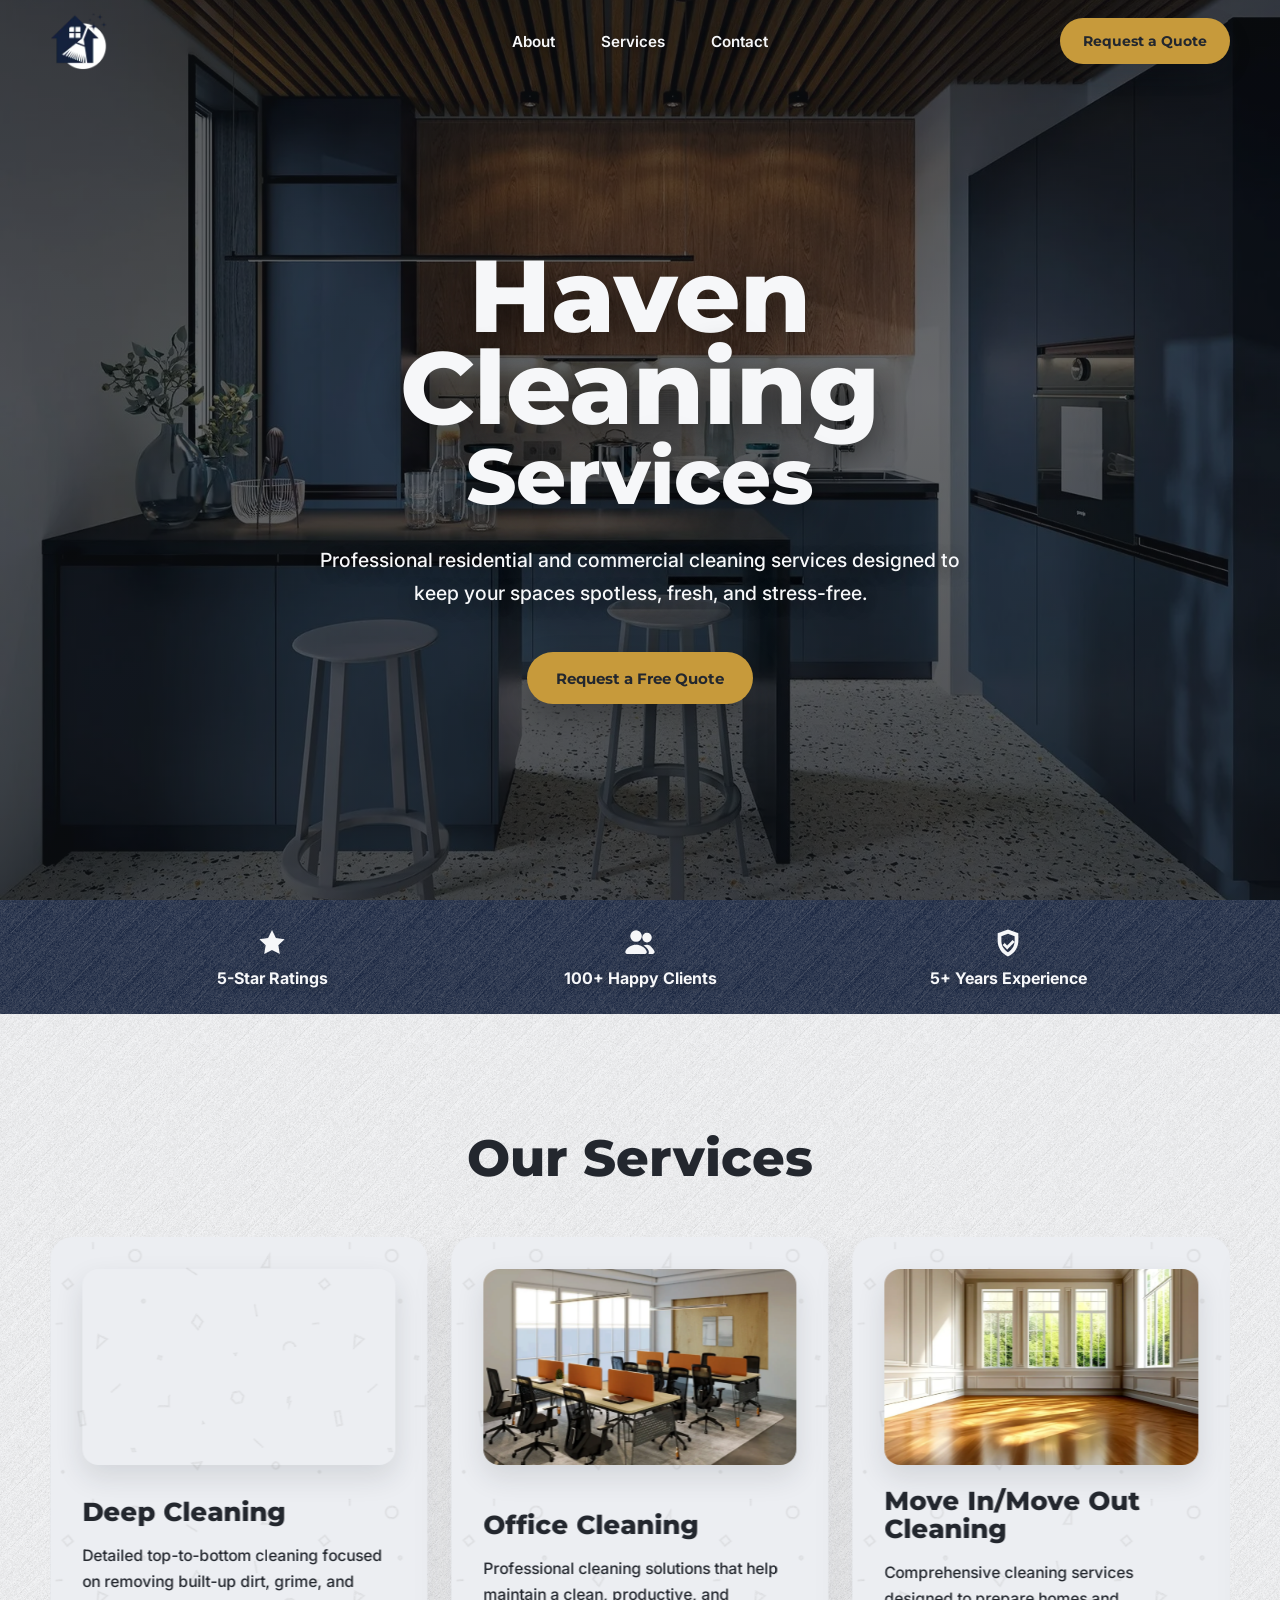
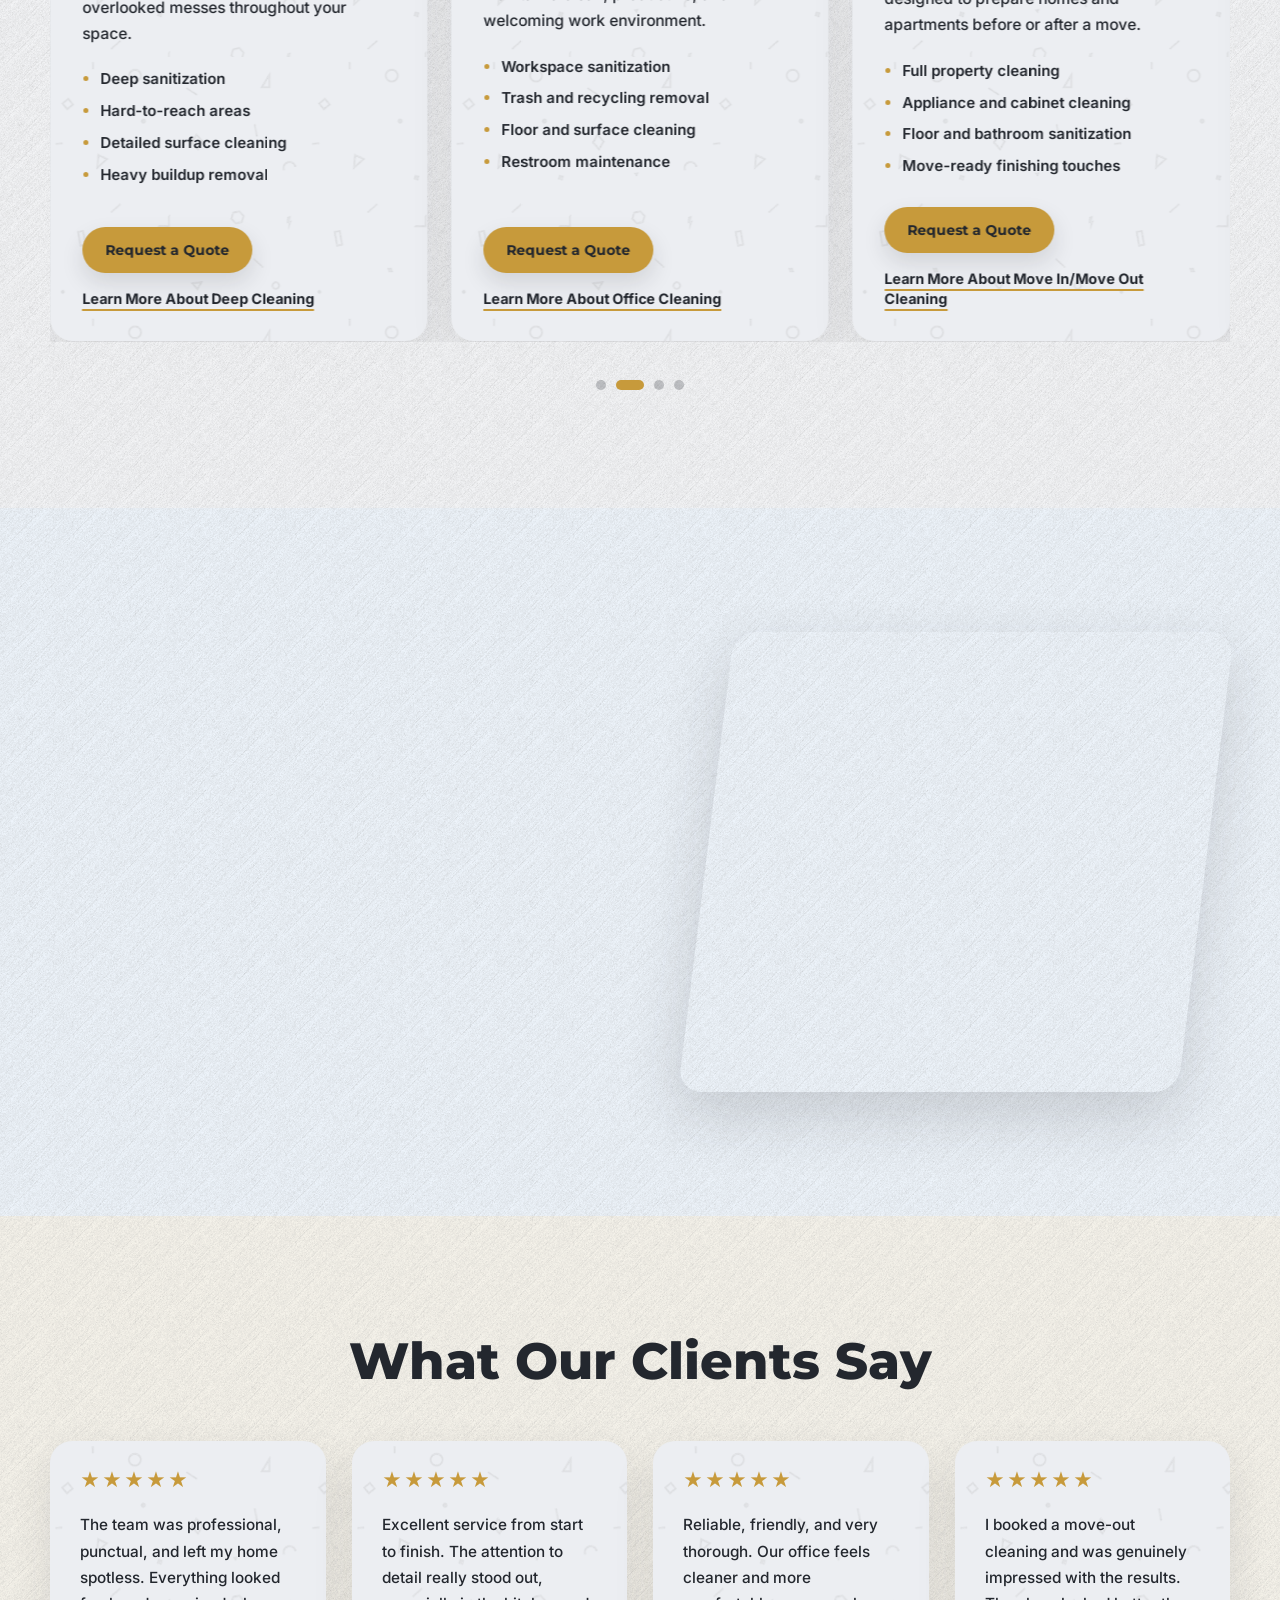
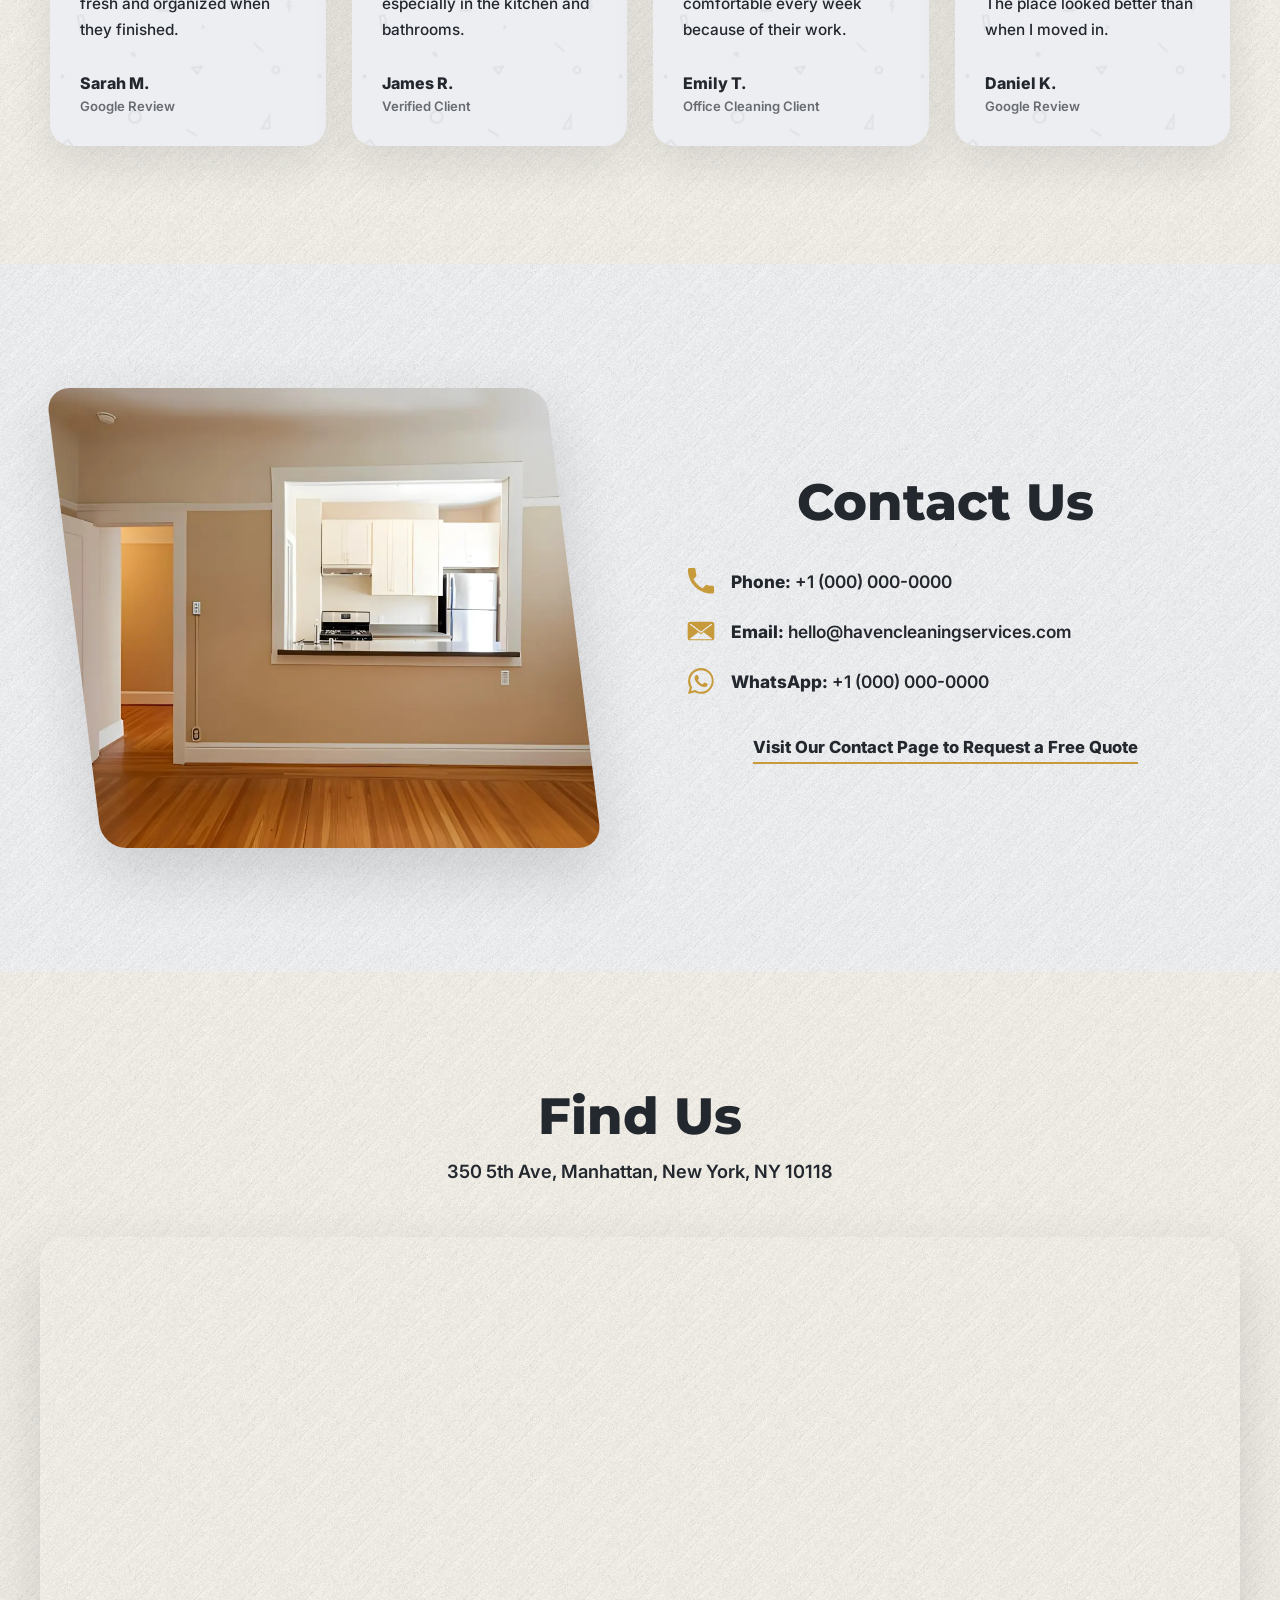
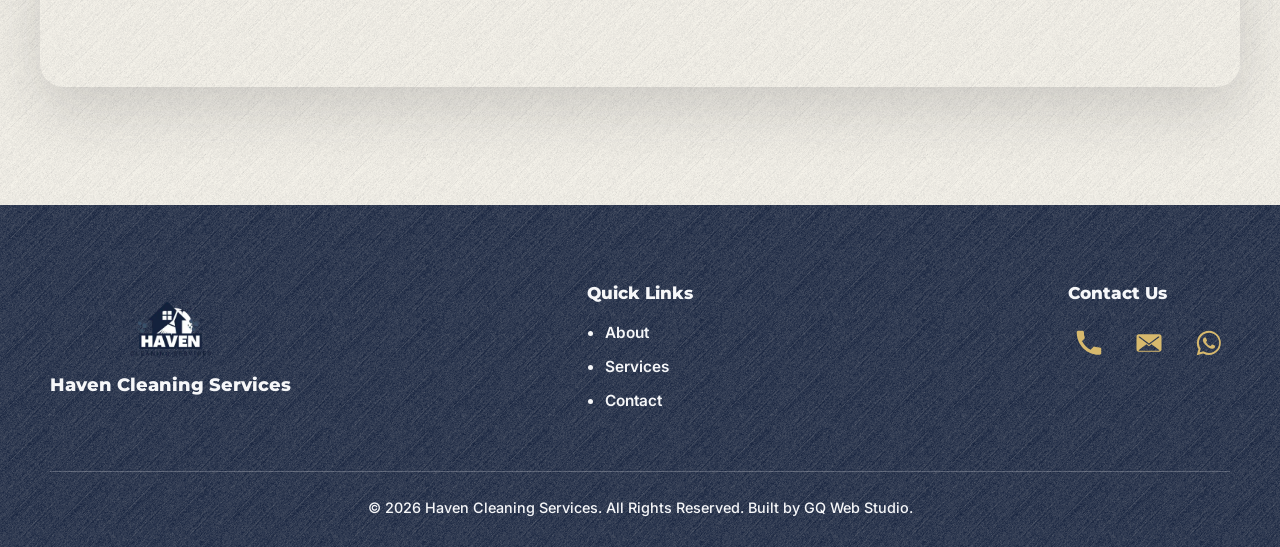
==== commit 46683f20: "Homepage overall code refined" ====
--- a/index.html
+++ b/index.html
@@ -1,11 +1,7 @@
 <!DOCTYPE html>
 <html lang="en">
 
-
-
-
 <head>
-
     <!-- Basic -->
     <meta charset="UTF-8">
     <meta name="viewport" content="width=device-width, initial-scale=1.0">
@@ -31,22 +27,16 @@
     <link href="https://fonts.googleapis.com/css2?family=Inter:wght@400;500;600&display=swap" rel="stylesheet">
 
     <!-- Preload hero image -->
-    <link rel="preload" as="image" href="/images/homepage/hero-image.webp" fetchpriority="high">
+    <link rel="preload" as="image" href="/images/homepage/hero-image.webp" type="image/webp" fetchpriority="high">
 
     <!-- Styles -->
     <link rel="stylesheet" href="/css/style.css">
 
     <!-- Favicon -->
-    <link rel="icon" type="image/webp" href="images/logo/favicon.webp">
-
+    <link rel="icon" type="image/webp" href="/images/logo/favicon.webp">
 </head>
 
-
-
-
 <body>
-
-
     <!-- ========== SITE HEADER ========== -->
     <header class="site-header" data-site-header>
         <div class="site-header__inner">
@@ -55,12 +45,12 @@
             </a>
 
             <nav class="site-header__nav" aria-label="Primary navigation" data-site-nav>
-                <a class="site-header__nav-link" href="/index.html#about" data-nav-link>About</a>
-                <a class="site-header__nav-link" href="/index.html#services" data-nav-link>Services</a>
-                <a class="site-header__nav-link" href="/index.html#contact" data-nav-link>Contact</a>
+                <a class="site-header__nav-link" href="#about" data-nav-link>About</a>
+                <a class="site-header__nav-link" href="#services" data-nav-link>Services</a>
+                <a class="site-header__nav-link" href="#contact" data-nav-link>Contact</a>
             </nav>
 
-            <a class="site-header__cta" href="/index.html#contact">Request a Quote</a>
+            <a class="site-header__cta" href="#contact">Request a Quote</a>
 
             <button class="site-header__menu-button" type="button" aria-label="Open navigation menu" aria-expanded="false" aria-controls="mobile-menu" data-menu-toggle>
                 <span class="site-header__menu-line"></span>
@@ -69,12 +59,12 @@
             </button>
         </div>
 
-        <div class="site-header__mobile-menu" id="mobile-menu" data-mobile-menu>
-            <a class="site-header__mobile-link" href="/index.html#about" data-nav-link>About</a>
-            <a class="site-header__mobile-link" href="/index.html#services" data-nav-link>Services</a>
-            <a class="site-header__mobile-link" href="/index.html#contact" data-nav-link>Contact</a>
-            <a class="site-header__mobile-cta" href="/index.html#contact">Request a Quote</a>
-        </div>
+        <nav class="site-header__mobile-menu" id="mobile-menu" aria-label="Mobile navigation" data-mobile-menu>
+            <a class="site-header__mobile-link" href="#about" data-nav-link>About</a>
+            <a class="site-header__mobile-link" href="#services" data-nav-link>Services</a>
+            <a class="site-header__mobile-link" href="#contact" data-nav-link>Contact</a>
+            <a class="site-header__mobile-cta" href="#contact">Request a Quote</a>
+        </nav>
     </header>
     <!-- ========== END SITE HEADER ========== -->
 
@@ -153,7 +143,7 @@
 
                                 <div class="service-card__actions">
                                     <a class="service-card__cta" href="#contact">Request a Quote</a>
-                                    <a class="service-card__link" href="html/service-1.html">Learn More About General Cleaning</a>
+                                    <a class="service-card__link" href="/html/service-1.html">Learn More About General Cleaning</a>
                                 </div>
                             </article>
 
@@ -175,7 +165,7 @@
 
                                 <div class="service-card__actions">
                                     <a class="service-card__cta" href="#contact">Request a Quote</a>
-                                    <a class="service-card__link" href="html/service-2.html">Learn More About Deep Cleaning</a>
+                                    <a class="service-card__link" href="/html/service-2.html">Learn More About Deep Cleaning</a>
                                 </div>
                             </article>
 
@@ -197,7 +187,7 @@
 
                                 <div class="service-card__actions">
                                     <a class="service-card__cta" href="#contact">Request a Quote</a>
-                                    <a class="service-card__link" href="html/service-3.html">Learn More About Office Cleaning</a>
+                                    <a class="service-card__link" href="/html/service-3.html">Learn More About Office Cleaning</a>
                                 </div>
                             </article>
 
@@ -219,7 +209,7 @@
 
                                 <div class="service-card__actions">
                                     <a class="service-card__cta" href="#contact">Request a Quote</a>
-                                    <a class="service-card__link" href="html/service-4.html">Learn More About Move In/Move Out Cleaning</a>
+                                    <a class="service-card__link" href="/html/service-4.html">Learn More About Move In/Move Out Cleaning</a>
                                 </div>
                             </article>
                         </div>
@@ -259,7 +249,7 @@
                 <div class="testimonials-section__grid">
                     <article class="testimonial-card">
                         <div class="testimonial-card__rating" aria-label="5 out of 5 stars">
-                            <span aria-hidden="true">★★★★★</span>
+                            <span aria-hidden="true">&#9733;&#9733;&#9733;&#9733;&#9733;</span>
                         </div>
                         <p class="testimonial-card__text">
                             The team was professional, punctual, and left my home spotless. Everything looked fresh and organized when they finished.
@@ -272,7 +262,7 @@
 
                     <article class="testimonial-card">
                         <div class="testimonial-card__rating" aria-label="5 out of 5 stars">
-                            <span aria-hidden="true">★★★★★</span>
+                            <span aria-hidden="true">&#9733;&#9733;&#9733;&#9733;&#9733;</span>
                         </div>
                         <p class="testimonial-card__text">
                             Excellent service from start to finish. The attention to detail really stood out, especially in the kitchen and bathrooms.
@@ -285,7 +275,7 @@
 
                     <article class="testimonial-card">
                         <div class="testimonial-card__rating" aria-label="5 out of 5 stars">
-                            <span aria-hidden="true">★★★★★</span>
+                            <span aria-hidden="true">&#9733;&#9733;&#9733;&#9733;&#9733;</span>
                         </div>
                         <p class="testimonial-card__text">
                             Reliable, friendly, and very thorough. Our office feels cleaner and more comfortable every week because of their work.
@@ -298,7 +288,7 @@
 
                     <article class="testimonial-card">
                         <div class="testimonial-card__rating" aria-label="5 out of 5 stars">
-                            <span aria-hidden="true">★★★★★</span>
+                            <span aria-hidden="true">&#9733;&#9733;&#9733;&#9733;&#9733;</span>
                         </div>
                         <p class="testimonial-card__text">
                             I booked a move-out cleaning and was genuinely impressed with the results. The place looked better than when I moved in.
@@ -376,7 +366,7 @@
         </section>
         <!-- ========== END LOCATION SECTION ========== -->
     </main>
-    <!-- ========== END HERO SECTION ========== -->
+    <!-- ========== END MAIN CONTENT ========== -->
 
 
     <!-- ========== FOOTER SECTION ========== -->
@@ -424,13 +414,12 @@
             </div>
 
             <div class="site-footer__copyright">
-                <p>© 2026 Haven Cleaning Services. All Rights Reserved. <a href="https://gqwebstudio.com" target="_blank" rel="noopener noreferrer">Built by GQ Web Studio.</a></p>
+                <p>&copy; 2026 Haven Cleaning Services. All Rights Reserved. <a href="https://gqwebstudio.com" target="_blank" rel="noopener noreferrer">Built by GQ Web Studio.</a></p>
             </div>
         </div>
     </footer>
     <!-- ========== END FOOTER SECTION ========== -->
 
-
-<script src="/js/script.js"></script>
+    <script src="/js/script.js" defer></script>
 </body>
 </html>
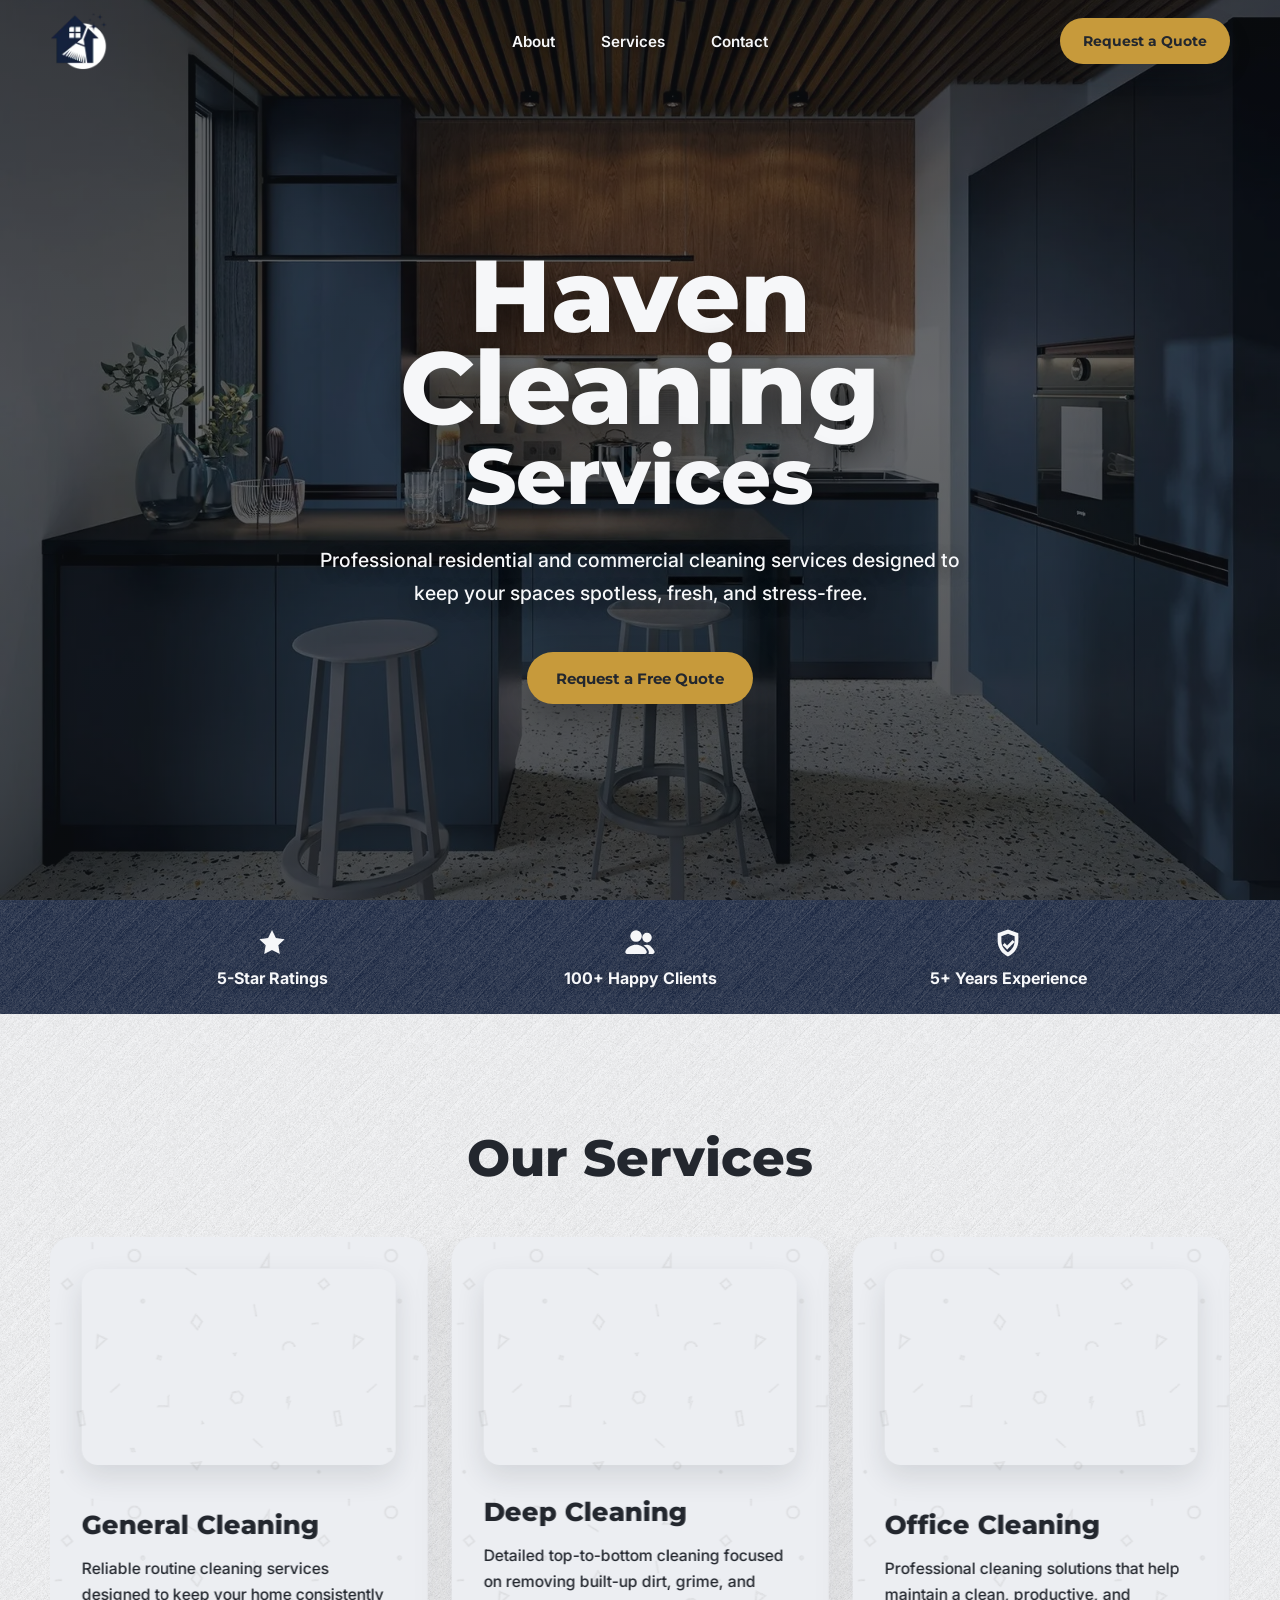
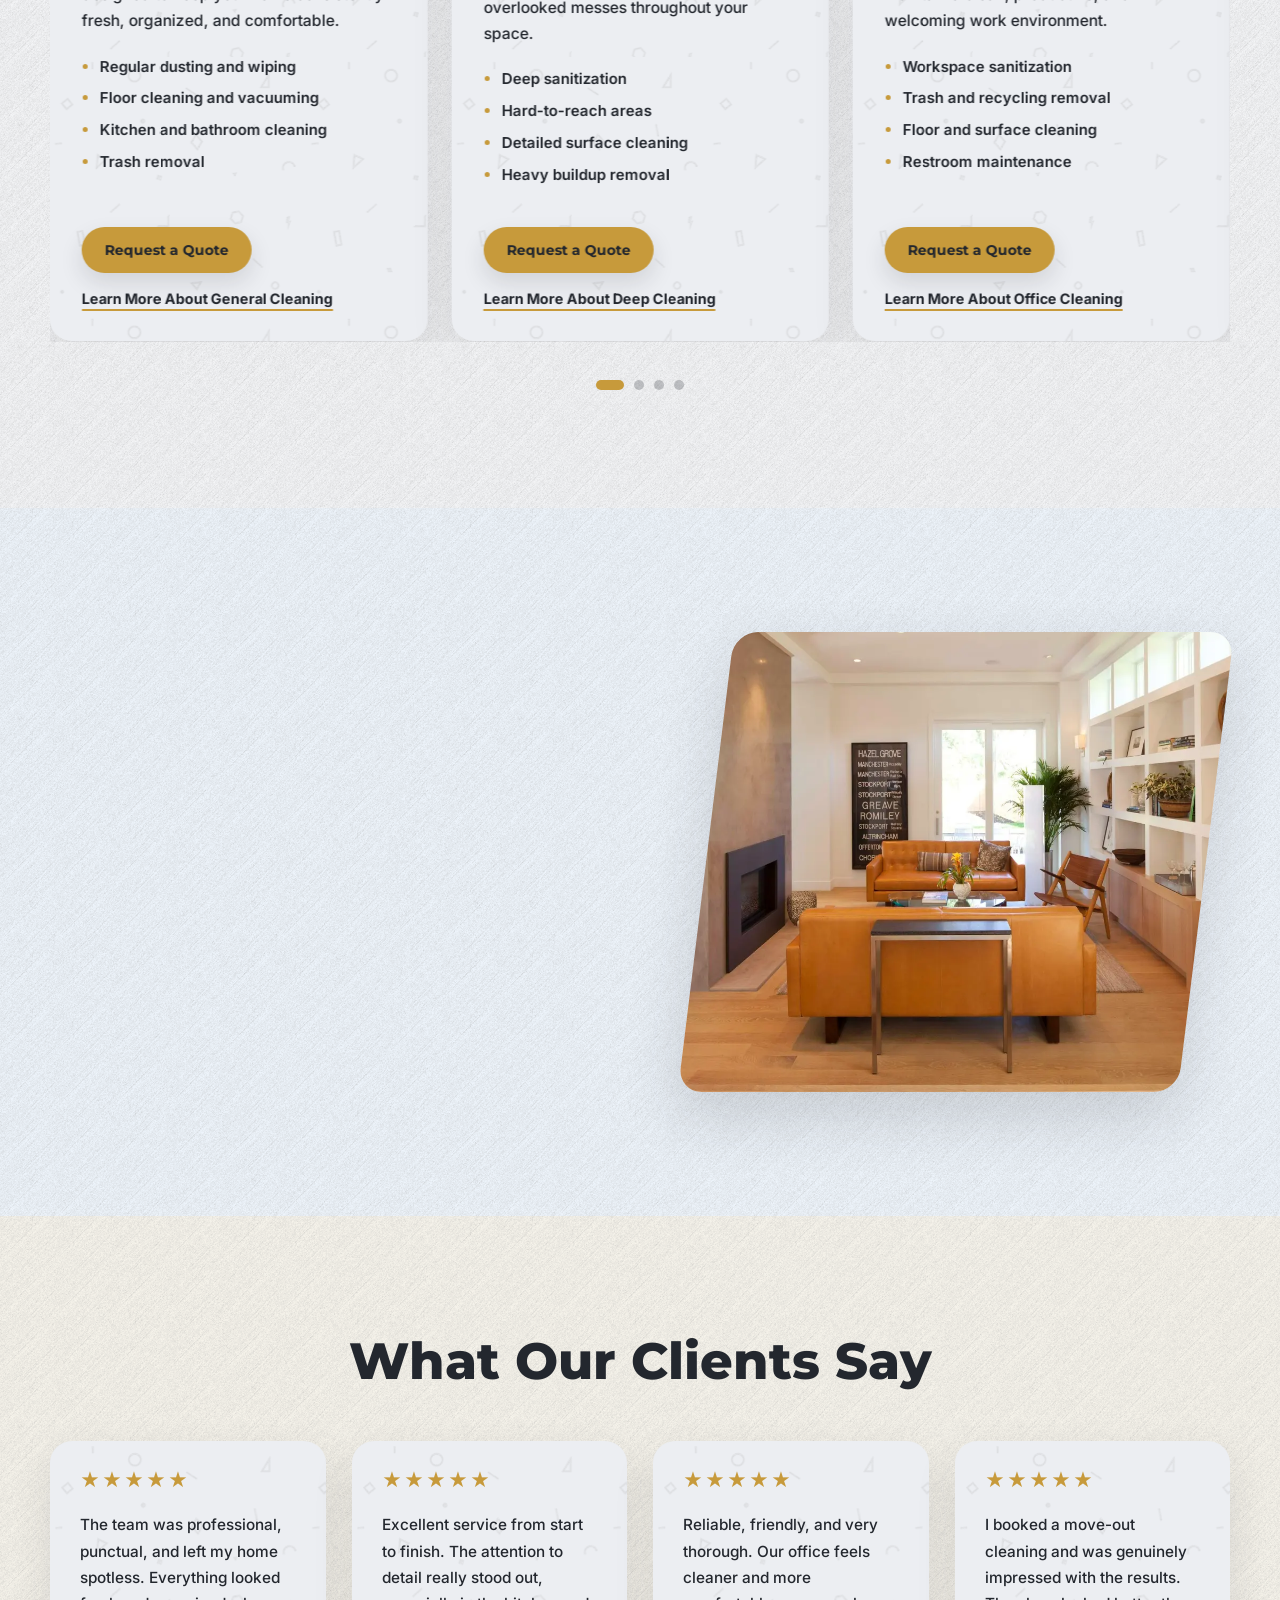
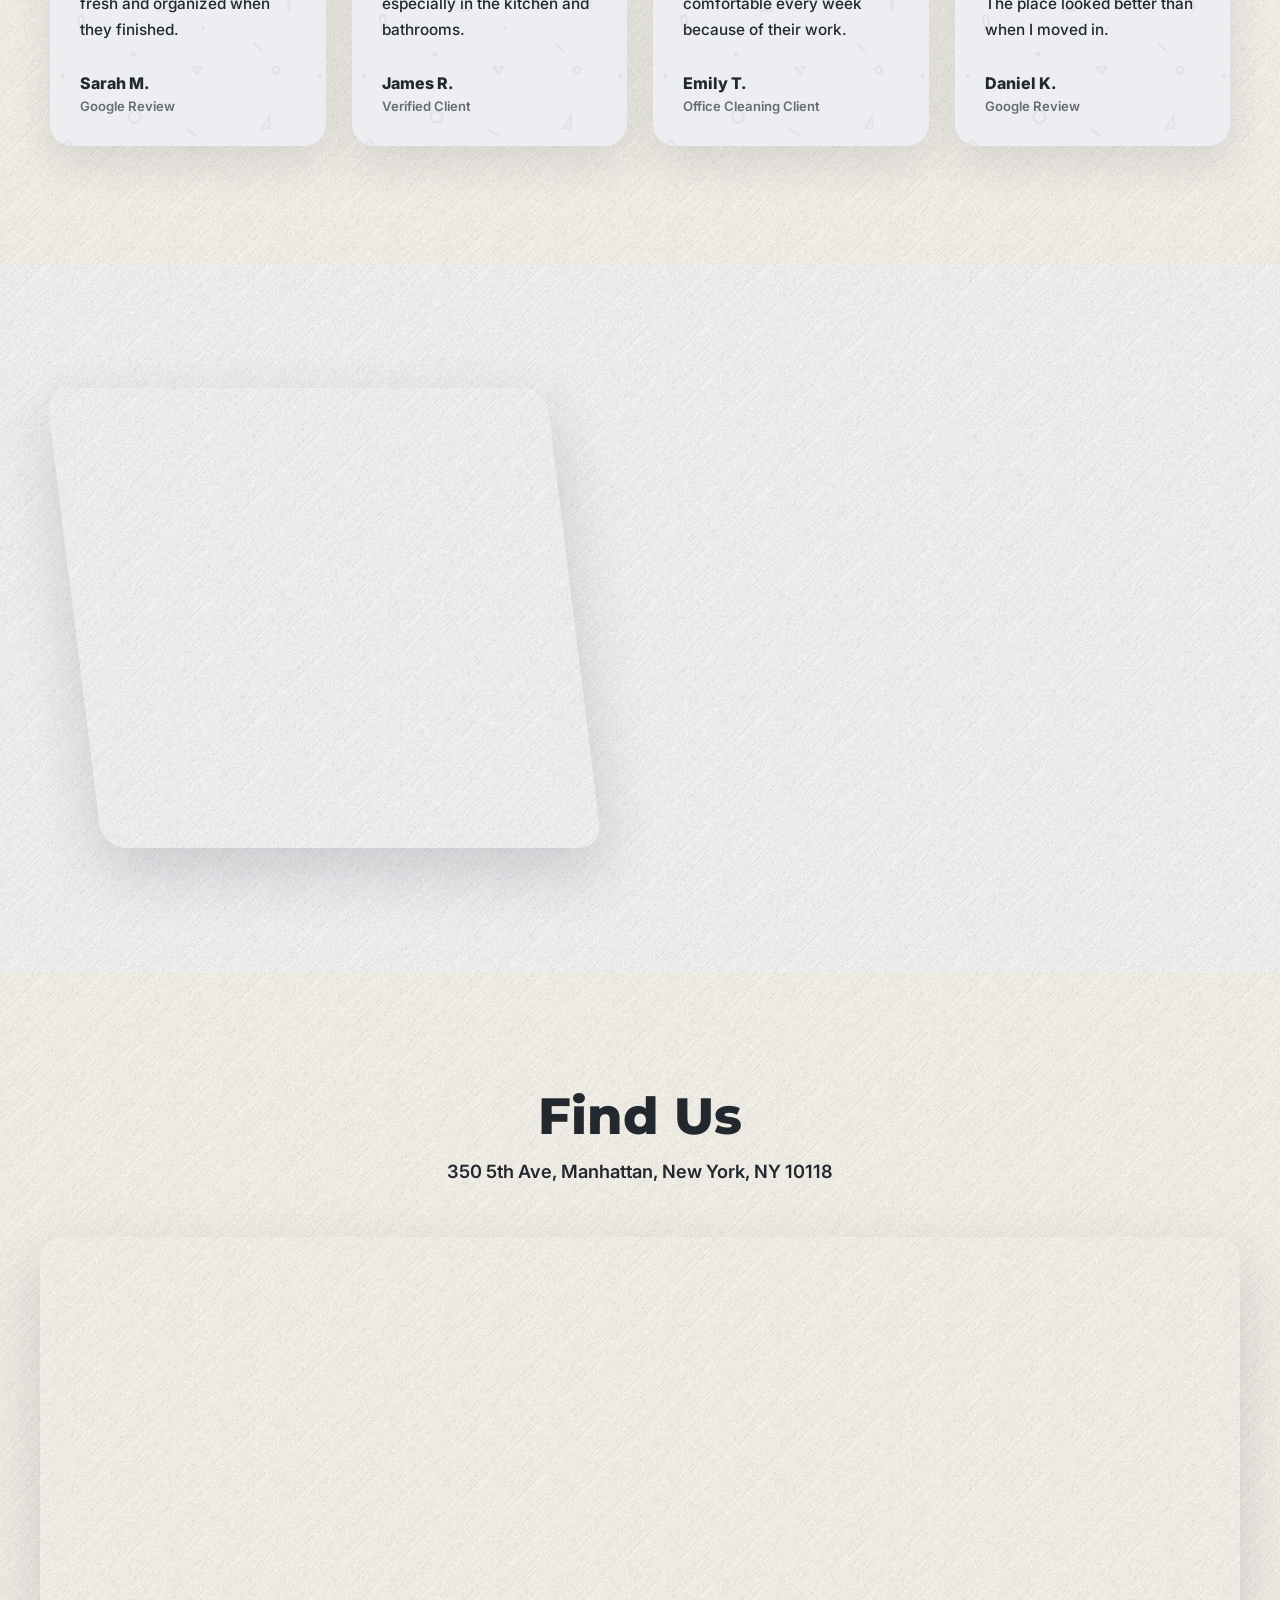
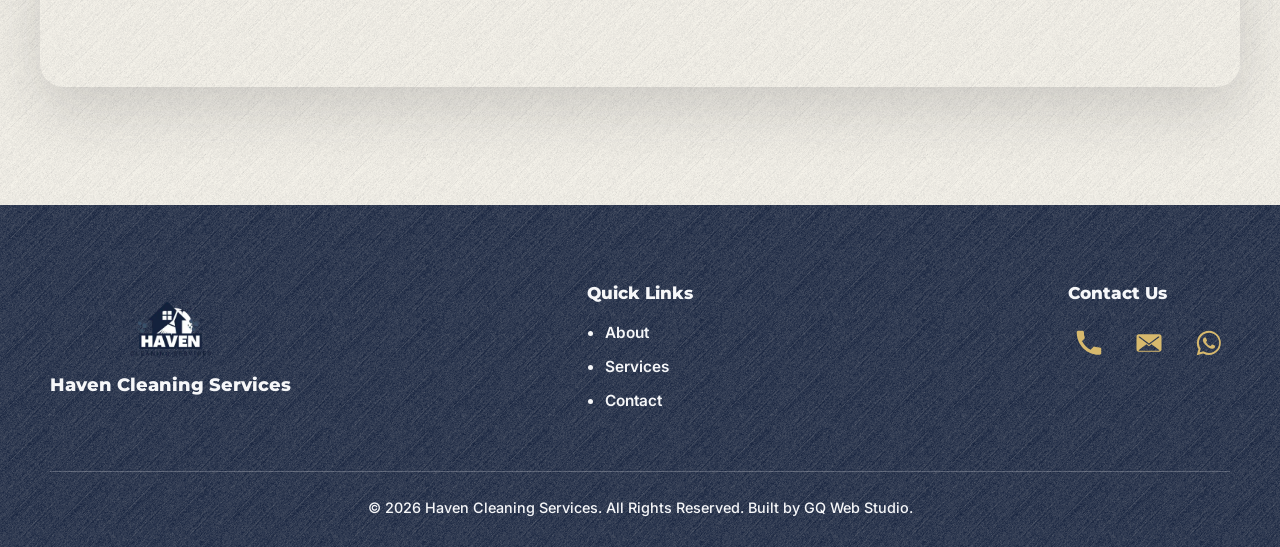
==== commit 10a78d88: "css & js paths refined" ====
--- a/index.html
+++ b/index.html
@@ -30,7 +30,7 @@
     <link rel="preload" as="image" href="/images/homepage/hero-image.webp" type="image/webp" fetchpriority="high">
 
     <!-- Styles -->
-    <link rel="stylesheet" href="/css/style.css">
+    <link rel="stylesheet" href="css/style.css">
 
     <!-- Favicon -->
     <link rel="icon" type="image/webp" href="/images/logo/favicon.webp">
@@ -420,6 +420,6 @@
     </footer>
     <!-- ========== END FOOTER SECTION ========== -->
 
-    <script src="/js/script.js" defer></script>
+    <script src="js/script.js" defer></script>
 </body>
 </html>
--- a/css/style.css
+++ b/css/style.css
@@ -10,20 +10,39 @@
 }
 
 
+/* ---------- Design Tokens ---------- */
+:root {
+    --font-body: 'Inter', sans-serif;
+    --font-heading: 'Montserrat', sans-serif;
+    --color-surface: #f6f7f9;
+    --color-ink: #23272e;
+    --color-accent: #c79a3b;
+    --texture-page: url('../images/texture/texture-1.webp');
+    --texture-card: url('../images/texture/texture-11.webp');
+    --texture-process: url('../images/texture/texture-12.webp');
+}
+
+
 /* ---------- Smooth Scroll ---------- */
 html {
     scroll-behavior: smooth;
 }
 
+@media (prefers-reduced-motion: reduce) {
+    html {
+        scroll-behavior: auto;
+    }
+}
+
 
 /* ---------- Body ---------- */
 body {
-    font-family: 'Inter', sans-serif;
-    background-color: #f6f7f9;
-    background-image: url('../images/texture/texture-1.webp');
+    font-family: var(--font-body);
+    background-color: var(--color-surface);
+    background-image: var(--texture-page);
     background-repeat: repeat;
     background-size: 500px;
-    color: #23272e;
+    color: var(--color-ink);
 }
 
 body.is-lightbox-open {
@@ -38,7 +57,7 @@
 h4,
 h5,
 h6 {
-    font-family: 'Montserrat', sans-serif;
+    font-family: var(--font-heading);
 }
 
 
@@ -67,7 +86,7 @@
     left: 0;
     z-index: 1000;
     width: 100%;
-    color: #f6f7f9;
+    color: var(--color-surface);
     background-color: transparent;
     transition:
         background-color 260ms ease,
@@ -78,10 +97,10 @@
 
 .site-header.is-scrolled,
 .site-header.is-menu-open {
-    color: #23272e;
-    background-color: #f6f7f9;
+    color: var(--color-ink);
+    background-color: var(--color-surface);
     background-image:
-        url('../images/texture/texture-1.webp'),
+        var(--texture-page),
         linear-gradient(rgba(246, 247, 249, 0.48), rgba(246, 247, 249, 0.48));
     background-repeat: repeat;
     background-size: 500px, auto;
@@ -140,7 +159,7 @@
     display: inline-flex;
     align-items: center;
     min-height: 44px;
-    font-family: 'Inter', sans-serif;
+    font-family: var(--font-body);
     font-size: 0.95rem;
     font-weight: 600;
     letter-spacing: 0;
@@ -166,7 +185,7 @@
     left: 0;
     height: 2px;
     content: "";
-    background-color: #c79a3b;
+    background-color: var(--color-accent);
     transform: scaleX(0);
     transform-origin: left center;
     transition: transform 220ms ease;
@@ -196,12 +215,12 @@
     padding: 0 22px;
     border: 1px solid rgba(199, 154, 59, 0.82);
     border-radius: 999px;
-    font-family: 'Montserrat', sans-serif;
+    font-family: var(--font-heading);
     font-size: 0.88rem;
     font-weight: 700;
     letter-spacing: 0;
-    color: #23272e;
-    background-color: #c79a3b;
+    color: var(--color-ink);
+    background-color: var(--color-accent);
     box-shadow: 0 10px 24px rgba(35, 39, 46, 0.14);
     transition:
         transform 180ms ease,
@@ -411,18 +430,18 @@
     justify-items: center;
     width: min(100%, 820px);
     text-align: center;
-    color: #f6f7f9;
+    color: var(--color-surface);
 }
 
 .hero-section__title {
     display: grid;
     gap: 0.08em;
-    font-family: 'Montserrat', sans-serif;
+    font-family: var(--font-heading);
     font-size: clamp(3.4rem, 8vw, 7.4rem);
     font-weight: 800;
     line-height: 0.9;
     letter-spacing: 0;
-    color: #f6f7f9;
+    color: var(--color-surface);
     text-shadow: 0 10px 34px rgba(0, 0, 0, 0.56);
 }
 
@@ -433,11 +452,11 @@
 .hero-section__text {
     max-width: 660px;
     margin-top: clamp(22px, 4vw, 32px);
-    font-family: 'Inter', sans-serif;
+    font-family: var(--font-body);
     font-size: clamp(1rem, 2vw, 1.22rem);
     font-weight: 500;
     line-height: 1.7;
-    color: #f6f7f9;
+    color: var(--color-surface);
     text-shadow: 0 4px 18px rgba(0, 0, 0, 0.48);
 }
 
@@ -450,12 +469,12 @@
     padding: 0 28px;
     border: 1px solid rgba(199, 154, 59, 0.86);
     border-radius: 999px;
-    font-family: 'Montserrat', sans-serif;
+    font-family: var(--font-heading);
     font-size: 0.95rem;
     font-weight: 700;
     letter-spacing: 0;
-    color: #23272e;
-    background-color: #c79a3b;
+    color: var(--color-ink);
+    background-color: var(--color-accent);
     box-shadow: 0 14px 30px rgba(0, 0, 0, 0.26);
     transition:
         transform 180ms ease,
@@ -535,10 +554,10 @@
 /* ---------- Trust Strip Shell ---------- */
 .trust-strip {
     background-color: #14213d;
-    background-image: url('../images/texture/texture-1.webp');
+    background-image: var(--texture-page);
     background-repeat: repeat;
     background-size: 500px;
-    color: #f6f7f9;
+    color: var(--color-surface);
 }
 
 .trust-strip__inner {
@@ -583,18 +602,18 @@
 .trust-strip__icon {
     width: clamp(24px, 3vw, 34px);
     height: clamp(24px, 3vw, 34px);
-    color: #f6f7f9;
+    color: var(--color-surface);
     fill: currentColor;
     filter: drop-shadow(0 3px 10px rgba(0, 0, 0, 0.18));
 }
 
 .trust-strip__text {
-    font-family: 'Inter', sans-serif;
+    font-family: var(--font-body);
     font-size: clamp(0.86rem, 1.5vw, 1rem);
     font-weight: 700;
     line-height: 1.25;
     letter-spacing: 0;
-    color: #f6f7f9;
+    color: var(--color-surface);
     text-shadow: 0 2px 10px rgba(0, 0, 0, 0.28);
 }
 
@@ -655,11 +674,11 @@
 
 /* ---------- Services Shell ---------- */
 .services-section {
-    background-color: #f6f7f9;
-    background-image: url('../images/texture/texture-1.webp');
+    background-color: var(--color-surface);
+    background-image: var(--texture-page);
     background-repeat: repeat;
     background-size: 500px;
-    color: #23272e;
+    color: var(--color-ink);
 }
 
 .services-section__inner {
@@ -670,13 +689,13 @@
 
 .services-section__title {
     margin-bottom: clamp(34px, 5vw, 54px);
-    font-family: 'Montserrat', sans-serif;
+    font-family: var(--font-heading);
     font-size: clamp(2.1rem, 4vw, 3.4rem);
     font-weight: 800;
     line-height: 1;
     letter-spacing: 0;
     text-align: center;
-    color: #23272e;
+    color: var(--color-ink);
 }
 
 
@@ -734,7 +753,7 @@
 
 .services-carousel__dot:hover,
 .services-carousel__dot.is-active {
-    background-color: #c79a3b;
+    background-color: var(--color-accent);
 }
 
 .services-carousel__dot.is-active {
@@ -756,9 +775,9 @@
     min-height: 470px;
     padding: clamp(24px, 3vw, 32px);
     border-radius: 22px;
-    color: #23272e;
+    color: var(--color-ink);
     background-color: #eceef2;
-    background-image: url('../images/texture/texture-11.webp');
+    background-image: var(--texture-card);
     background-repeat: repeat;
     background-size: 420px;
     box-shadow: 0 18px 42px rgba(35, 39, 46, 0.11);
@@ -786,21 +805,21 @@
 }
 
 .service-card__title {
-    font-family: 'Montserrat', sans-serif;
+    font-family: var(--font-heading);
     font-size: clamp(1.35rem, 2vw, 1.75rem);
     font-weight: 800;
     line-height: 1.12;
     letter-spacing: 0;
-    color: #23272e;
+    color: var(--color-ink);
 }
 
 .service-card__description {
     margin-top: 16px;
-    font-family: 'Inter', sans-serif;
+    font-family: var(--font-body);
     font-size: 0.98rem;
     font-weight: 500;
     line-height: 1.65;
-    color: #23272e;
+    color: var(--color-ink);
 }
 
 .service-card__features {
@@ -808,15 +827,15 @@
     gap: 10px;
     margin-top: 22px;
     padding-left: 18px;
-    font-family: 'Inter', sans-serif;
+    font-family: var(--font-body);
     font-size: 0.94rem;
     font-weight: 600;
     line-height: 1.45;
-    color: #23272e;
+    color: var(--color-ink);
 }
 
 .service-card__features li::marker {
-    color: #c79a3b;
+    color: var(--color-accent);
 }
 
 .service-card__actions {
@@ -834,12 +853,12 @@
     padding: 0 22px;
     border: 1px solid rgba(199, 154, 59, 0.84);
     border-radius: 999px;
-    font-family: 'Montserrat', sans-serif;
+    font-family: var(--font-heading);
     font-size: 0.88rem;
     font-weight: 700;
     letter-spacing: 0;
-    color: #23272e;
-    background-color: #c79a3b;
+    color: var(--color-ink);
+    background-color: var(--color-accent);
     box-shadow: 0 10px 22px rgba(35, 39, 46, 0.13);
     transition:
         transform 180ms ease,
@@ -858,13 +877,13 @@
 
 .service-card__link {
     display: inline;
-    font-family: 'Inter', sans-serif;
+    font-family: var(--font-body);
     font-size: 0.9rem;
     font-weight: 700;
     line-height: 1.4;
-    color: #23272e;
+    color: var(--color-ink);
     text-decoration: underline;
-    text-decoration-color: #c79a3b;
+    text-decoration-color: var(--color-accent);
     text-decoration-thickness: 2px;
     text-underline-offset: 5px;
     transition:
@@ -955,10 +974,10 @@
 .about-section {
     overflow: hidden;
     background-color: #f0f7fe;
-    background-image: url('../images/texture/texture-1.webp');
+    background-image: var(--texture-page);
     background-repeat: repeat;
     background-size: 500px;
-    color: #23272e;
+    color: var(--color-ink);
 }
 
 .about-section__inner {
@@ -992,21 +1011,21 @@
 }
 
 .about-section__title {
-    font-family: 'Montserrat', sans-serif;
+    font-family: var(--font-heading);
     font-size: clamp(2.1rem, 4vw, 3.4rem);
     font-weight: 800;
     line-height: 1;
     letter-spacing: 0;
-    color: #23272e;
+    color: var(--color-ink);
 }
 
 .about-section__text {
     margin-top: clamp(22px, 3vw, 30px);
-    font-family: 'Inter', sans-serif;
+    font-family: var(--font-body);
     font-size: clamp(1rem, 1.7vw, 1.14rem);
     font-weight: 500;
     line-height: 1.82;
-    color: #23272e;
+    color: var(--color-ink);
 }
 
 
@@ -1077,10 +1096,10 @@
 /* ---------- Testimonials Shell ---------- */
 .testimonials-section {
     background-color: #f9f6ed;
-    background-image: url('../images/texture/texture-1.webp');
+    background-image: var(--texture-page);
     background-repeat: repeat;
     background-size: 500px;
-    color: #23272e;
+    color: var(--color-ink);
 }
 
 .testimonials-section__inner {
@@ -1091,13 +1110,13 @@
 
 .testimonials-section__title {
     margin-bottom: clamp(34px, 5vw, 54px);
-    font-family: 'Montserrat', sans-serif;
+    font-family: var(--font-heading);
     font-size: clamp(2rem, 4vw, 3.25rem);
     font-weight: 800;
     line-height: 1.05;
     letter-spacing: 0;
     text-align: center;
-    color: #23272e;
+    color: var(--color-ink);
 }
 
 
@@ -1115,7 +1134,7 @@
     padding: clamp(24px, 2.7vw, 30px);
     border-radius: 22px;
     background-color: #eceef2;
-    background-image: url('../images/texture/texture-11.webp');
+    background-image: var(--texture-card);
     background-repeat: repeat;
     background-size: 420px;
     box-shadow: 0 18px 42px rgba(35, 39, 46, 0.11);
@@ -1130,21 +1149,21 @@
 }
 
 .testimonial-card__rating {
-    font-family: 'Inter', sans-serif;
+    font-family: var(--font-body);
     font-size: 1.2rem;
     font-weight: 700;
     line-height: 1;
     letter-spacing: 2px;
-    color: #c79a3b;
+    color: var(--color-accent);
 }
 
 .testimonial-card__text {
     margin-top: 22px;
-    font-family: 'Inter', sans-serif;
+    font-family: var(--font-body);
     font-size: 0.96rem;
     font-weight: 500;
     line-height: 1.7;
-    color: #23272e;
+    color: var(--color-ink);
 }
 
 .testimonial-card__client {
@@ -1153,16 +1172,16 @@
 }
 
 .testimonial-card__name {
-    font-family: 'Inter', sans-serif;
+    font-family: var(--font-body);
     font-size: 1rem;
     font-weight: 800;
     line-height: 1.25;
-    color: #23272e;
+    color: var(--color-ink);
 }
 
 .testimonial-card__source {
     margin-top: 5px;
-    font-family: 'Inter', sans-serif;
+    font-family: var(--font-body);
     font-size: 0.82rem;
     font-weight: 600;
     line-height: 1.35;
@@ -1220,11 +1239,11 @@
 /* ---------- Contact Shell ---------- */
 .contact-section {
     overflow: hidden;
-    background-color: #f6f7f9;
-    background-image: url('../images/texture/texture-1.webp');
+    background-color: var(--color-surface);
+    background-image: var(--texture-page);
     background-repeat: repeat;
     background-size: 500px;
-    color: #23272e;
+    color: var(--color-ink);
 }
 
 .contact-section__inner {
@@ -1297,12 +1316,12 @@
 }
 
 .contact-section__title {
-    font-family: 'Montserrat', sans-serif;
+    font-family: var(--font-heading);
     font-size: clamp(2.1rem, 4vw, 3.4rem);
     font-weight: 800;
     line-height: 1;
     letter-spacing: 0;
-    color: #23272e;
+    color: var(--color-ink);
 }
 
 .contact-section__list {
@@ -1323,17 +1342,17 @@
 .contact-section__icon {
     width: clamp(24px, 3vw, 32px);
     height: clamp(24px, 3vw, 32px);
-    color: #c79a3b;
+    color: var(--color-accent);
     fill: currentColor;
 }
 
 .contact-section__item-text {
     min-width: 0;
-    font-family: 'Inter', sans-serif;
+    font-family: var(--font-body);
     font-size: clamp(0.96rem, 1.6vw, 1.08rem);
     font-weight: 600;
     line-height: 1.45;
-    color: #23272e;
+    color: var(--color-ink);
 }
 
 .contact-section__item-text span {
@@ -1348,11 +1367,11 @@
     position: relative;
     display: inline-flex;
     margin-top: clamp(28px, 4vw, 38px);
-    font-family: 'Inter', sans-serif;
+    font-family: var(--font-body);
     font-size: clamp(0.94rem, 1.5vw, 1.04rem);
     font-weight: 800;
     line-height: 1.45;
-    color: #23272e;
+    color: var(--color-ink);
 }
 
 .contact-section__link::after {
@@ -1362,7 +1381,7 @@
     left: 0;
     height: 2px;
     content: "";
-    background-color: #c79a3b;
+    background-color: var(--color-accent);
     transform: scaleX(1);
     transform-origin: left center;
     transition:
@@ -1431,10 +1450,10 @@
 /* ---------- Location Shell ---------- */
 .location-section {
     background-color: #f9f6ed;
-    background-image: url('../images/texture/texture-1.webp');
+    background-image: var(--texture-page);
     background-repeat: repeat;
     background-size: 500px;
-    color: #23272e;
+    color: var(--color-ink);
 }
 
 .location-section__inner {
@@ -1445,21 +1464,21 @@
 }
 
 .location-section__title {
-    font-family: 'Montserrat', sans-serif;
+    font-family: var(--font-heading);
     font-size: clamp(2.1rem, 4vw, 3.4rem);
     font-weight: 800;
     line-height: 1;
     letter-spacing: 0;
-    color: #23272e;
+    color: var(--color-ink);
 }
 
 .location-section__text {
     margin-top: 16px;
-    font-family: 'Inter', sans-serif;
+    font-family: var(--font-body);
     font-size: clamp(1rem, 1.7vw, 1.14rem);
     font-weight: 600;
     line-height: 1.55;
-    color: #23272e;
+    color: var(--color-ink);
 }
 
 
@@ -1520,10 +1539,10 @@
 /* ---------- Footer Shell ---------- */
 .site-footer {
     background-color: #14213d;
-    background-image: url('../images/texture/texture-1.webp');
+    background-image: var(--texture-page);
     background-repeat: repeat;
     background-size: 500px;
-    color: #f6f7f9;
+    color: var(--color-surface);
 }
 
 .site-footer__inner {
@@ -1570,11 +1589,11 @@
 
 .site-footer__business-name {
     margin-top: 0;
-    font-family: 'Montserrat', sans-serif;
+    font-family: var(--font-heading);
     font-size: clamp(1rem, 1.6vw, 1.14rem);
     font-weight: 800;
     line-height: 1.3;
-    color: #f6f7f9;
+    color: var(--color-surface);
 }
 
 
@@ -1584,11 +1603,11 @@
 }
 
 .site-footer__heading {
-    font-family: 'Montserrat', sans-serif;
+    font-family: var(--font-heading);
     font-size: 1.08rem;
     font-weight: 800;
     line-height: 1.2;
-    color: #f6f7f9;
+    color: var(--color-surface);
 }
 
 .site-footer__nav-list {
@@ -1596,22 +1615,22 @@
     gap: 12px;
     margin-top: 18px;
     padding-left: 18px;
-    font-family: 'Inter', sans-serif;
-    color: #f6f7f9;
+    font-family: var(--font-body);
+    color: var(--color-surface);
 }
 
 .site-footer__nav-list li::marker {
-    color: #f6f7f9;
+    color: var(--color-surface);
 }
 
 .site-footer__nav-link {
     position: relative;
     display: inline-flex;
-    font-family: 'Inter', sans-serif;
+    font-family: var(--font-body);
     font-size: 0.96rem;
     font-weight: 600;
     line-height: 1.45;
-    color: #f6f7f9;
+    color: var(--color-surface);
 }
 
 .site-footer__nav-link::after {
@@ -1621,7 +1640,7 @@
     left: 0;
     height: 2px;
     content: "";
-    background-color: #f6f7f9;
+    background-color: var(--color-surface);
     transform: scaleX(0);
     transform-origin: left center;
     transition: transform 220ms ease;
@@ -1663,7 +1682,7 @@
 }
 
 .site-footer__icon-link:hover {
-    color: #f6f7f9;
+    color: var(--color-surface);
     transform: translateY(-2px) scale(1.08);
 }
 
@@ -1688,15 +1707,15 @@
 }
 
 .site-footer__copyright p {
-    font-family: 'Inter', sans-serif;
+    font-family: var(--font-body);
     font-size: 0.9rem;
     font-weight: 500;
     line-height: 1.6;
-    color: #f6f7f9;
+    color: var(--color-surface);
 }
 
 .site-footer__copyright a {
-    color: #f6f7f9;
+    color: var(--color-surface);
     transition: color 180ms ease;
 }
 
@@ -1824,27 +1843,27 @@
     justify-items: center;
     width: min(100%, 860px);
     text-align: center;
-    color: #f6f7f9;
+    color: var(--color-surface);
 }
 
 .service-hero__title {
-    font-family: 'Montserrat', sans-serif;
+    font-family: var(--font-heading);
     font-size: clamp(3rem, 7vw, 6.6rem);
     font-weight: 800;
     line-height: 0.96;
     letter-spacing: 0;
-    color: #f6f7f9;
+    color: var(--color-surface);
     text-shadow: 0 10px 34px rgba(0, 0, 0, 0.58);
 }
 
 .service-hero__text {
     max-width: 680px;
     margin-top: clamp(22px, 4vw, 32px);
-    font-family: 'Inter', sans-serif;
+    font-family: var(--font-body);
     font-size: clamp(1rem, 2vw, 1.22rem);
     font-weight: 500;
     line-height: 1.7;
-    color: #f6f7f9;
+    color: var(--color-surface);
     text-shadow: 0 4px 18px rgba(0, 0, 0, 0.5);
 }
 
@@ -1859,11 +1878,11 @@
     gap: 8px;
     width: fit-content;
     margin: 0 auto;
-    font-family: 'Inter', sans-serif;
+    font-family: var(--font-body);
     font-size: clamp(0.94rem, 1.5vw, 1.05rem);
     font-weight: 800;
     line-height: 1.45;
-    color: #f6f7f9;
+    color: var(--color-surface);
     text-shadow: 0 4px 16px rgba(0, 0, 0, 0.46);
 }
 
@@ -1874,7 +1893,7 @@
     left: 0;
     height: 2px;
     content: "";
-    background-color: #f6f7f9;
+    background-color: var(--color-surface);
     transform: scaleX(1);
     transform-origin: left center;
     transition:
@@ -1935,10 +1954,10 @@
 /* ---------- Service Benefits Shell ---------- */
 .service-benefits-strip {
     background-color: #14213d;
-    background-image: url('../images/texture/texture-1.webp');
+    background-image: var(--texture-page);
     background-repeat: repeat;
     background-size: 500px;
-    color: #f6f7f9;
+    color: var(--color-surface);
 }
 
 .service-benefits-strip__inner {
@@ -1985,7 +2004,7 @@
 .service-benefits-strip__icon {
     width: clamp(32px, 4vw, 42px);
     height: clamp(32px, 4vw, 42px);
-    color: #f6f7f9;
+    color: var(--color-surface);
     fill: none;
     stroke: currentColor;
     stroke-width: 1.8;
@@ -1996,21 +2015,21 @@
 
 .service-benefits-strip__heading {
     margin-top: 4px;
-    font-family: 'Montserrat', sans-serif;
+    font-family: var(--font-heading);
     font-size: clamp(0.88rem, 1.4vw, 1rem);
     font-weight: 800;
     line-height: 1.25;
     letter-spacing: 0;
-    color: #f6f7f9;
+    color: var(--color-surface);
 }
 
 .service-benefits-strip__text {
     max-width: 230px;
-    font-family: 'Inter', sans-serif;
+    font-family: var(--font-body);
     font-size: clamp(0.84rem, 1.25vw, 0.94rem);
     font-weight: 500;
     line-height: 1.5;
-    color: #f6f7f9;
+    color: var(--color-surface);
 }
 
 
@@ -2048,11 +2067,11 @@
 
 /* ---------- Service Overview Shell ---------- */
 .service-overview-section {
-    background-color: #f6f7f9;
-    background-image: url('../images/texture/texture-1.webp');
+    background-color: var(--color-surface);
+    background-image: var(--texture-page);
     background-repeat: repeat;
     background-size: 500px;
-    color: #23272e;
+    color: var(--color-ink);
 }
 
 .service-overview-section__inner {
@@ -2072,22 +2091,22 @@
 }
 
 .service-overview-section__title {
-    font-family: 'Montserrat', sans-serif;
+    font-family: var(--font-heading);
     font-size: clamp(2rem, 3.6vw, 3.2rem);
     font-weight: 800;
     line-height: 1.05;
     letter-spacing: 0;
-    color: #23272e;
+    color: var(--color-ink);
 }
 
 .service-overview-section__text {
     max-width: 560px;
     margin-top: clamp(22px, 3vw, 30px);
-    font-family: 'Inter', sans-serif;
+    font-family: var(--font-body);
     font-size: clamp(1rem, 1.7vw, 1.12rem);
     font-weight: 500;
     line-height: 1.82;
-    color: #23272e;
+    color: var(--color-ink);
 }
 
 
@@ -2106,11 +2125,11 @@
     align-items: center;
     gap: 12px;
     text-align: left;
-    font-family: 'Inter', sans-serif;
+    font-family: var(--font-body);
     font-size: clamp(0.96rem, 1.45vw, 1.06rem);
     font-weight: 600;
     line-height: 1.45;
-    color: #23272e;
+    color: var(--color-ink);
 }
 
 .service-overview-section__check {
@@ -2157,10 +2176,10 @@
 /* ---------- Service Gallery Shell ---------- */
 .service-gallery-section {
     background-color: #f0f7fe;
-    background-image: url('../images/texture/texture-1.webp');
+    background-image: var(--texture-page);
     background-repeat: repeat;
     background-size: 500px;
-    color: #23272e;
+    color: var(--color-ink);
 }
 
 .service-gallery-section__inner {
@@ -2171,22 +2190,22 @@
 }
 
 .service-gallery-section__title {
-    font-family: 'Montserrat', sans-serif;
+    font-family: var(--font-heading);
     font-size: clamp(2rem, 3.6vw, 3.2rem);
     font-weight: 800;
     line-height: 1.05;
     letter-spacing: 0;
-    color: #23272e;
+    color: var(--color-ink);
 }
 
 .service-gallery-section__text {
     max-width: 620px;
     margin: 18px auto 0;
-    font-family: 'Inter', sans-serif;
+    font-family: var(--font-body);
     font-size: clamp(1rem, 1.7vw, 1.12rem);
     font-weight: 500;
     line-height: 1.65;
-    color: #23272e;
+    color: var(--color-ink);
 }
 
 
@@ -2269,7 +2288,7 @@
     justify-content: center;
     border: 1px solid rgba(246, 247, 249, 0.22);
     border-radius: 999px;
-    color: #f6f7f9;
+    color: var(--color-surface);
     background-color: rgba(246, 247, 249, 0.1);
     cursor: pointer;
     transition:
@@ -2372,10 +2391,10 @@
 /* ---------- Service Process Shell ---------- */
 .service-process-strip {
     background-color: #bb8b37;
-    background-image: url('../images/texture/texture-12.webp');
+    background-image: var(--texture-process);
     background-repeat: repeat;
     background-size: 500px;
-    color: #f6f7f9;
+    color: var(--color-surface);
 }
 
 .service-process-strip__inner {
@@ -2422,32 +2441,32 @@
     width: clamp(46px, 5vw, 56px);
     height: clamp(46px, 5vw, 56px);
     border-radius: 999px;
-    font-family: 'Montserrat', sans-serif;
+    font-family: var(--font-heading);
     font-size: clamp(1.1rem, 2vw, 1.35rem);
     font-weight: 800;
     line-height: 1;
-    color: #f6f7f9;
+    color: var(--color-surface);
     background-color: #351e13;
     box-shadow: 0 10px 24px rgba(53, 30, 19, 0.24);
 }
 
 .service-process-strip__heading {
     margin-top: 5px;
-    font-family: 'Montserrat', sans-serif;
+    font-family: var(--font-heading);
     font-size: clamp(0.95rem, 1.5vw, 1.08rem);
     font-weight: 800;
     line-height: 1.25;
     letter-spacing: 0;
-    color: #f6f7f9;
+    color: var(--color-surface);
 }
 
 .service-process-strip__text {
     max-width: 280px;
-    font-family: 'Inter', sans-serif;
+    font-family: var(--font-body);
     font-size: clamp(0.88rem, 1.35vw, 0.96rem);
     font-weight: 500;
     line-height: 1.55;
-    color: #f6f7f9;
+    color: var(--color-surface);
 }
 
 
@@ -2477,11 +2496,11 @@
 
 /* ---------- Service FAQ Shell ---------- */
 .service-faq-section {
-    background-color: #f6f7f9;
-    background-image: url('../images/texture/texture-1.webp');
+    background-color: var(--color-surface);
+    background-image: var(--texture-page);
     background-repeat: repeat;
     background-size: 500px;
-    color: #23272e;
+    color: var(--color-ink);
 }
 
 .service-faq-section__inner {
@@ -2492,22 +2511,22 @@
 }
 
 .service-faq-section__title {
-    font-family: 'Montserrat', sans-serif;
+    font-family: var(--font-heading);
     font-size: clamp(2rem, 3.6vw, 3.2rem);
     font-weight: 800;
     line-height: 1.05;
     letter-spacing: 0;
-    color: #23272e;
+    color: var(--color-ink);
 }
 
 .service-faq-section__text {
     max-width: 560px;
     margin: 18px auto 0;
-    font-family: 'Inter', sans-serif;
+    font-family: var(--font-body);
     font-size: clamp(1rem, 1.6vw, 1.1rem);
     font-weight: 500;
     line-height: 1.62;
-    color: #23272e;
+    color: var(--color-ink);
 }
 
 .service-faq-section__list {
@@ -2533,12 +2552,12 @@
     min-height: 66px;
     padding: 18px 22px;
     border: 0;
-    font-family: 'Inter', sans-serif;
+    font-family: var(--font-body);
     font-size: clamp(0.98rem, 1.5vw, 1.08rem);
     font-weight: 800;
     line-height: 1.35;
     text-align: left;
-    color: #23272e;
+    color: var(--color-ink);
     background-color: #eceef2;
     cursor: pointer;
     transition: background-color 200ms ease;
@@ -2571,7 +2590,7 @@
     height: 2px;
     content: "";
     border-radius: 999px;
-    background-color: #23272e;
+    background-color: var(--color-ink);
     transform: translate(-50%, -50%);
     transition: transform 200ms ease;
 }
@@ -2591,7 +2610,7 @@
 .service-faq-item__answer {
     height: 0;
     overflow: hidden;
-    background-color: #f6f7f9;
+    background-color: var(--color-surface);
     opacity: 0;
     transition:
         height 260ms ease,
@@ -2604,12 +2623,12 @@
 
 .service-faq-item__answer p {
     padding: 20px 22px 24px;
-    font-family: 'Inter', sans-serif;
+    font-family: var(--font-body);
     font-size: clamp(0.95rem, 1.45vw, 1.04rem);
     font-weight: 500;
     line-height: 1.7;
     text-align: left;
-    color: #23272e;
+    color: var(--color-ink);
 }
 
 
@@ -2638,10 +2657,10 @@
 .service-cta-section {
     overflow: hidden;
     background-color: #f0f7fe;
-    background-image: url('../images/texture/texture-1.webp');
+    background-image: var(--texture-page);
     background-repeat: repeat;
     background-size: 500px;
-    color: #23272e;
+    color: var(--color-ink);
 }
 
 .service-cta-section__inner {
@@ -2690,22 +2709,22 @@
 }
 
 .service-cta-section__title {
-    font-family: 'Montserrat', sans-serif;
+    font-family: var(--font-heading);
     font-size: clamp(2.2rem, 4.4vw, 3.8rem);
     font-weight: 800;
     line-height: 1.03;
     letter-spacing: 0;
-    color: #23272e;
+    color: var(--color-ink);
 }
 
 .service-cta-section__text {
     max-width: 560px;
     margin-top: clamp(22px, 3vw, 30px);
-    font-family: 'Inter', sans-serif;
+    font-family: var(--font-body);
     font-size: clamp(1rem, 1.7vw, 1.14rem);
     font-weight: 500;
     line-height: 1.72;
-    color: #23272e;
+    color: var(--color-ink);
 }
 
 .service-cta-section__button {
@@ -2717,12 +2736,12 @@
     padding: 0 28px;
     border: 1px solid rgba(199, 154, 59, 0.86);
     border-radius: 999px;
-    font-family: 'Inter', sans-serif;
+    font-family: var(--font-body);
     font-size: 0.96rem;
     font-weight: 800;
     letter-spacing: 0;
-    color: #23272e;
-    background-color: #c79a3b;
+    color: var(--color-ink);
+    background-color: var(--color-accent);
     box-shadow: 0 14px 30px rgba(35, 39, 46, 0.14);
     transition:
         opacity 700ms ease,
@@ -2817,11 +2836,11 @@
 
 /* ---------- Contact Page Shell ---------- */
 .contact-page-section {
-    background-color: #f6f7f9;
-    background-image: url('../images/texture/texture-1.webp');
+    background-color: var(--color-surface);
+    background-image: var(--texture-page);
     background-repeat: repeat;
     background-size: 500px;
-    color: #23272e;
+    color: var(--color-ink);
 }
 
 .contact-page-section__inner {
@@ -2840,7 +2859,7 @@
     padding: clamp(24px, 4vw, 36px);
     border-radius: 22px;
     background-color: #eceef2;
-    background-image: url('../images/texture/texture-11.webp');
+    background-image: var(--texture-card);
     background-repeat: repeat;
     background-size: 420px;
     box-shadow: 0 18px 42px rgba(35, 39, 46, 0.11);
@@ -2858,11 +2877,11 @@
 }
 
 .contact-page-section__field label {
-    font-family: 'Inter', sans-serif;
+    font-family: var(--font-body);
     font-size: 0.92rem;
     font-weight: 800;
     line-height: 1.3;
-    color: #23272e;
+    color: var(--color-ink);
 }
 
 .contact-page-section__field input,
@@ -2872,11 +2891,11 @@
     border: 1px solid rgba(35, 39, 46, 0.16);
     border-radius: 12px;
     padding: 14px 15px;
-    font-family: 'Inter', sans-serif;
+    font-family: var(--font-body);
     font-size: 1rem;
     font-weight: 500;
     line-height: 1.35;
-    color: #23272e;
+    color: var(--color-ink);
     background-color: rgba(246, 247, 249, 0.92);
     transition:
         border-color 180ms ease,
@@ -2898,8 +2917,8 @@
 .contact-page-section__field select:focus,
 .contact-page-section__field textarea:focus {
     outline: none;
-    border-color: #c79a3b;
-    background-color: #f6f7f9;
+    border-color: var(--color-accent);
+    background-color: var(--color-surface);
     box-shadow: 0 0 0 4px rgba(199, 154, 59, 0.18);
 }
 
@@ -2913,11 +2932,11 @@
     padding: 0 28px;
     border: 1px solid rgba(199, 154, 59, 0.86);
     border-radius: 999px;
-    font-family: 'Inter', sans-serif;
+    font-family: var(--font-body);
     font-size: 0.96rem;
     font-weight: 800;
-    color: #23272e;
-    background-color: #c79a3b;
+    color: var(--color-ink);
+    background-color: var(--color-accent);
     cursor: pointer;
     box-shadow: 0 14px 30px rgba(35, 39, 46, 0.14);
     transition:
@@ -2951,13 +2970,13 @@
 
 .contact-page-section__title {
     justify-self: center;
-    font-family: 'Montserrat', sans-serif;
+    font-family: var(--font-heading);
     font-size: clamp(2.1rem, 4vw, 3.4rem);
     font-weight: 800;
     line-height: 1;
     letter-spacing: 0;
     text-align: center;
-    color: #23272e;
+    color: var(--color-ink);
 }
 
 .contact-page-section__title,
@@ -2998,17 +3017,17 @@
 .contact-page-section__icon {
     width: clamp(26px, 3vw, 34px);
     height: clamp(26px, 3vw, 34px);
-    color: #c79a3b;
+    color: var(--color-accent);
     fill: currentColor;
 }
 
 .contact-page-section__item-text {
     min-width: 0;
-    font-family: 'Inter', sans-serif;
+    font-family: var(--font-body);
     font-size: clamp(1rem, 1.7vw, 1.12rem);
     font-weight: 600;
     line-height: 1.45;
-    color: #23272e;
+    color: var(--color-ink);
 }
 
 .contact-page-section__item-text span {
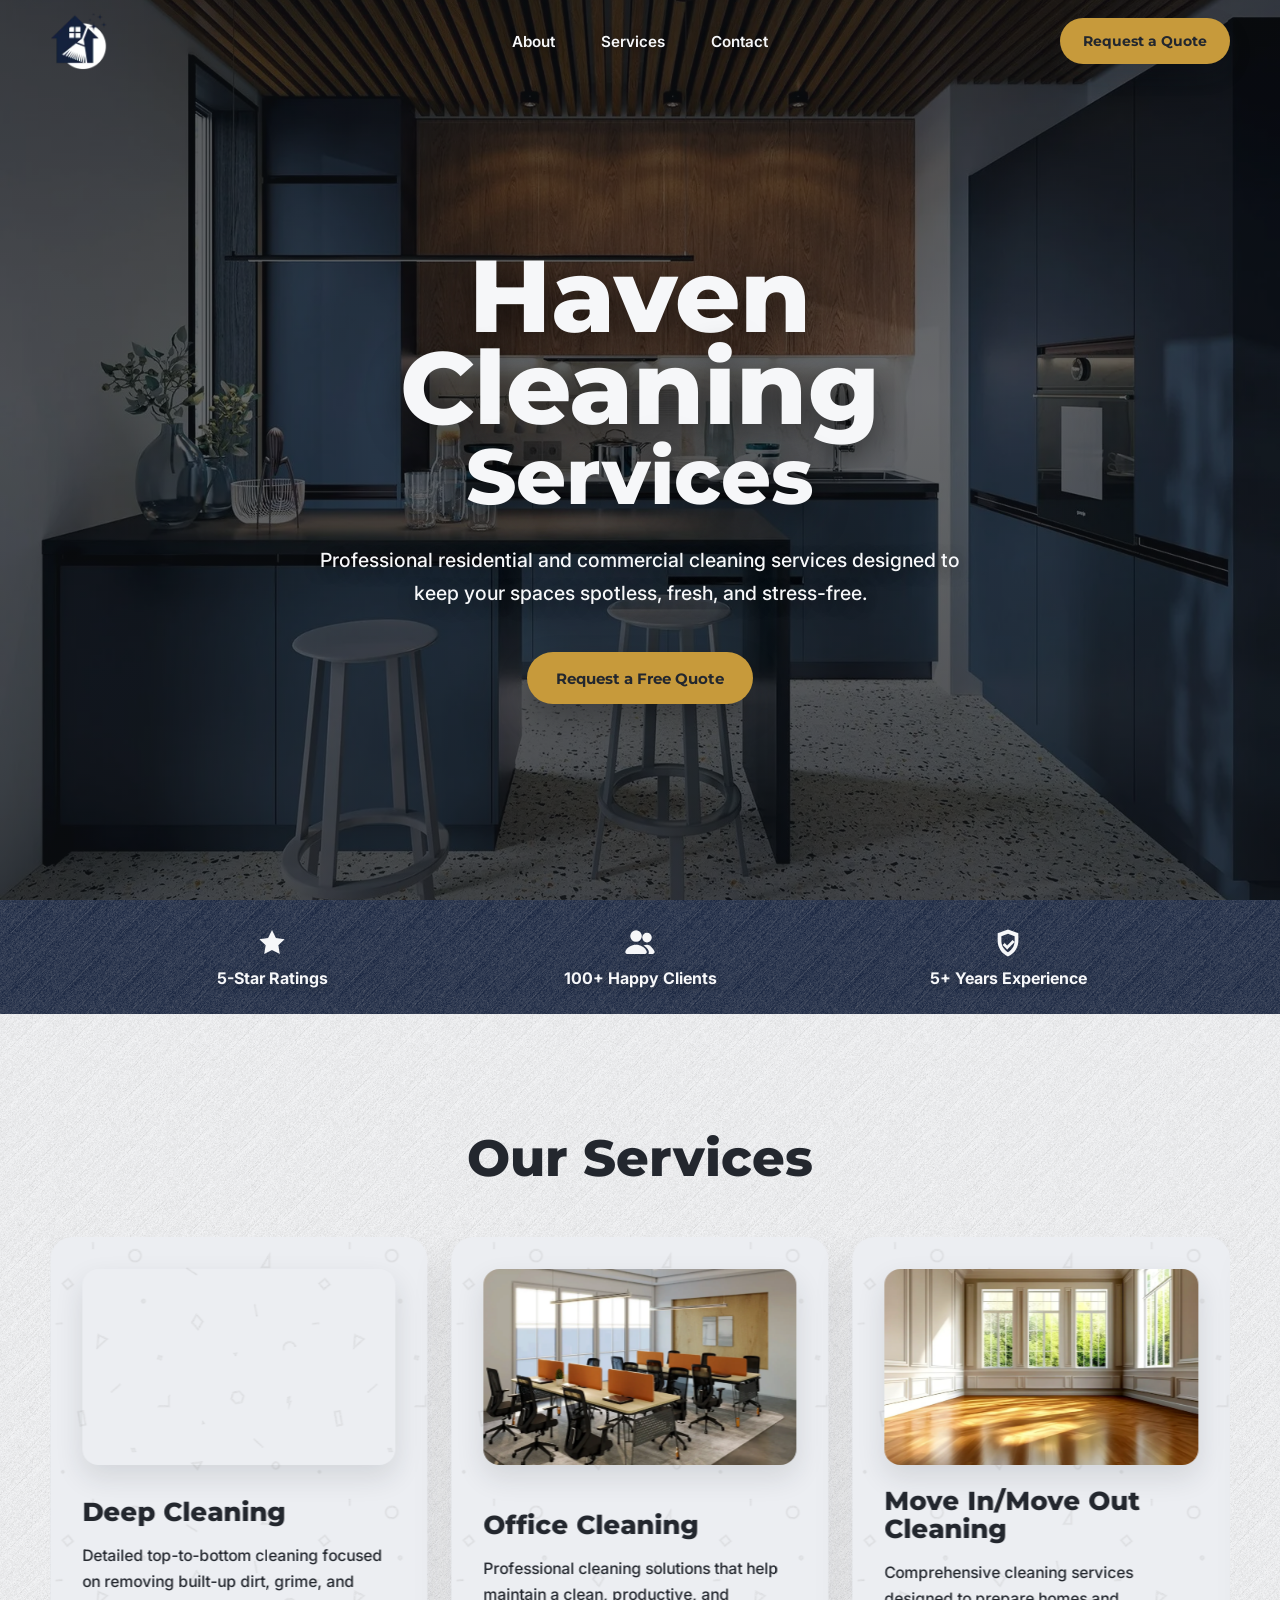
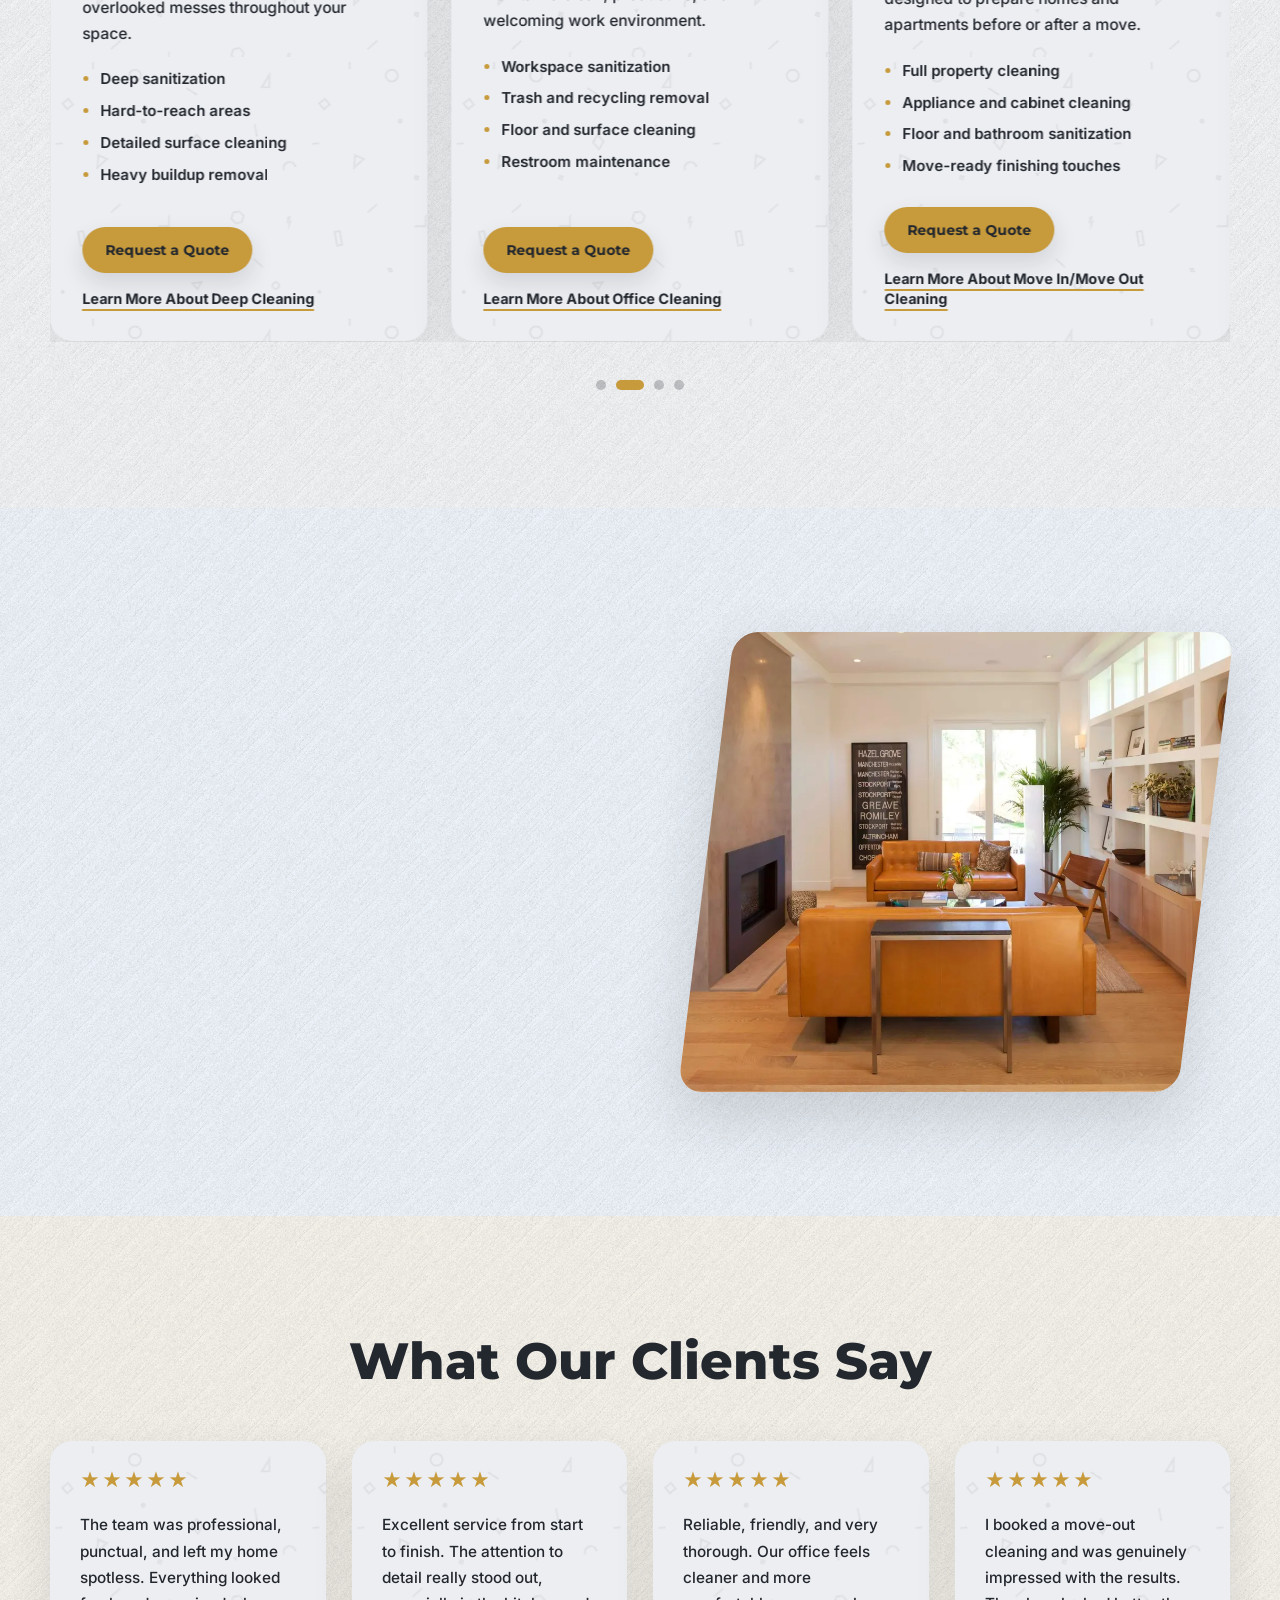
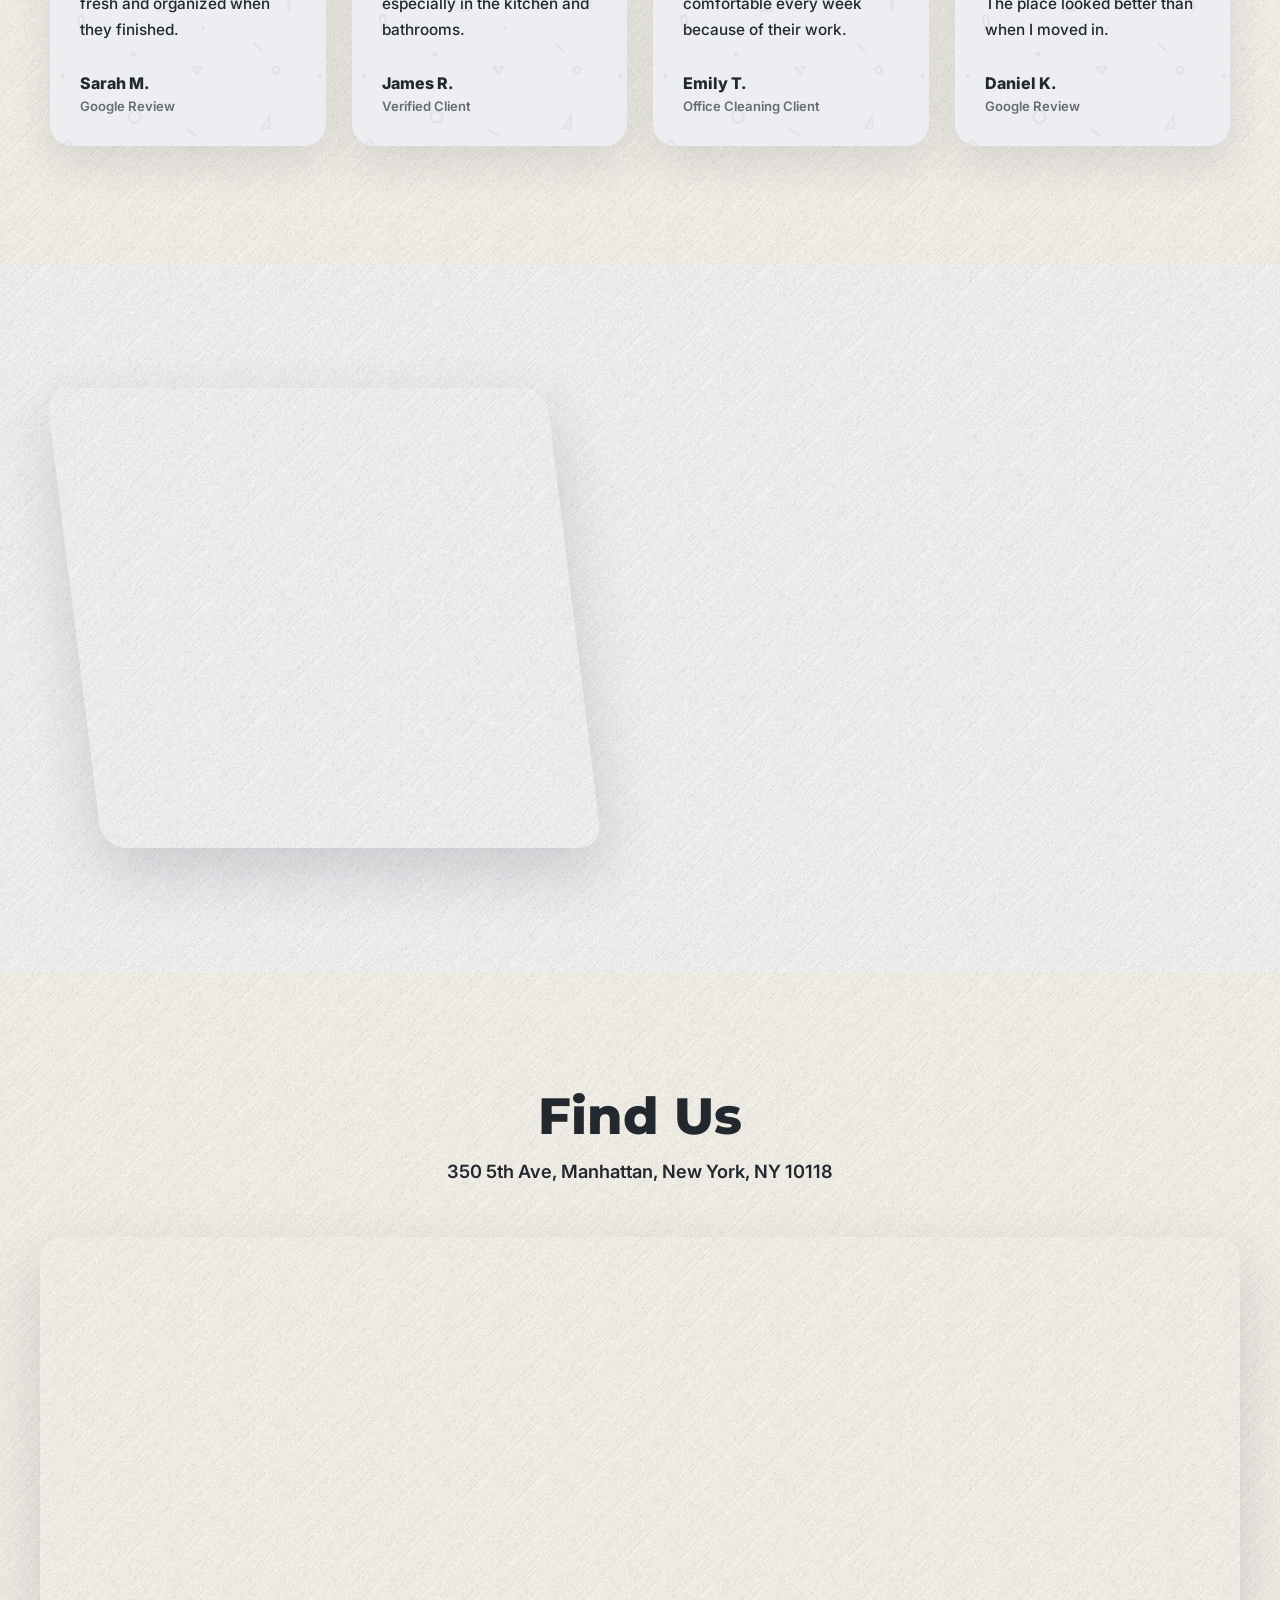
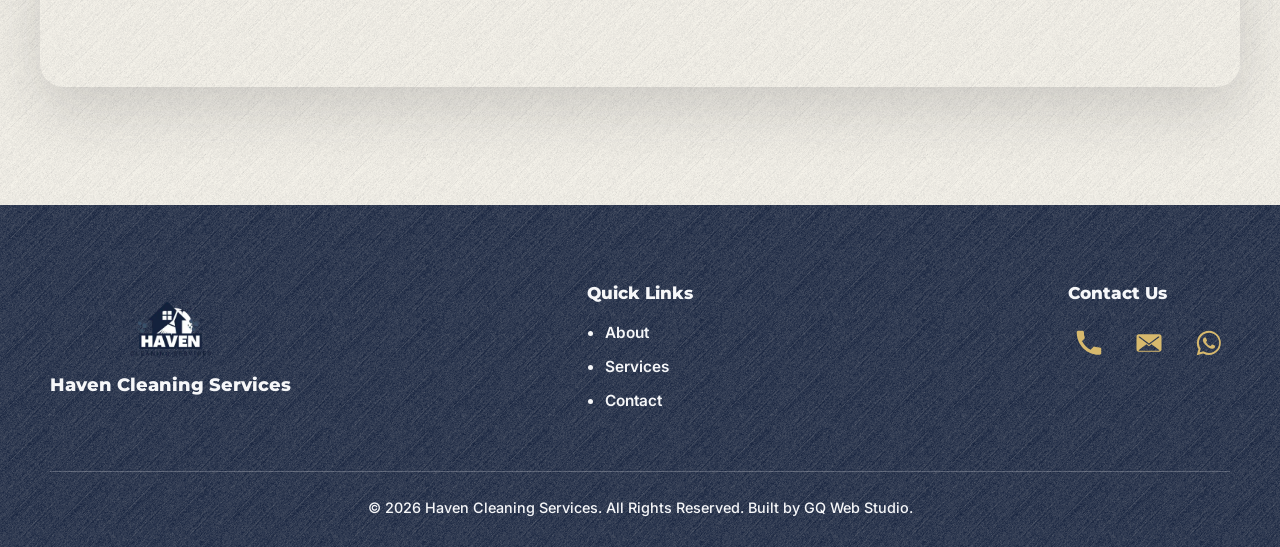
==== commit 2a4295ec: "link paths refined across all code" ====
--- a/index.html
+++ b/index.html
@@ -27,21 +27,21 @@
     <link href="https://fonts.googleapis.com/css2?family=Inter:wght@400;500;600&display=swap" rel="stylesheet">
 
     <!-- Preload hero image -->
-    <link rel="preload" as="image" href="/images/homepage/hero-image.webp" type="image/webp" fetchpriority="high">
+    <link rel="preload" as="image" href="images/homepage/hero-image.webp" type="image/webp" fetchpriority="high">
 
     <!-- Styles -->
     <link rel="stylesheet" href="css/style.css">
 
     <!-- Favicon -->
-    <link rel="icon" type="image/webp" href="/images/logo/favicon.webp">
+    <link rel="icon" type="image/webp" href="images/logo/favicon.webp">
 </head>
 
 <body>
     <!-- ========== SITE HEADER ========== -->
     <header class="site-header" data-site-header>
         <div class="site-header__inner">
-            <a class="site-header__logo-link" href="/index.html" aria-label="Haven Cleaning Services home">
-                <img class="site-header__logo" src="/images/logo/favicon.webp" alt="Haven Cleaning Services" width="128" height="128" decoding="async" fetchpriority="high">
+            <a class="site-header__logo-link" href="index.html" aria-label="Haven Cleaning Services home">
+                <img class="site-header__logo" src="images/logo/favicon.webp" alt="Haven Cleaning Services" width="128" height="128" decoding="async" fetchpriority="high">
             </a>
 
             <nav class="site-header__nav" aria-label="Primary navigation" data-site-nav>
@@ -126,7 +126,7 @@
                     <div class="services-carousel__viewport" data-services-viewport>
                         <div class="services-carousel__track" data-services-track>
                             <article class="service-card">
-                                <img class="service-card__image" src="/images/service-1/hero.webp" alt="General cleaning service" width="1600" height="1200" loading="lazy" decoding="async">
+                                <img class="service-card__image" src="images/service-1/hero.webp" alt="General cleaning service" width="1600" height="1200" loading="lazy" decoding="async">
 
                                 <div class="service-card__content">
                                     <h3 class="service-card__title">General Cleaning</h3>
@@ -143,12 +143,12 @@
 
                                 <div class="service-card__actions">
                                     <a class="service-card__cta" href="#contact">Request a Quote</a>
-                                    <a class="service-card__link" href="/html/service-1.html">Learn More About General Cleaning</a>
+                                    <a class="service-card__link" href="html/service-1.html">Learn More About General Cleaning</a>
                                 </div>
                             </article>
 
                             <article class="service-card">
-                                <img class="service-card__image" src="/images/service-2/hero.webp" alt="Deep cleaning service" width="1600" height="1200" loading="lazy" decoding="async">
+                                <img class="service-card__image" src="images/service-2/hero.webp" alt="Deep cleaning service" width="1600" height="1200" loading="lazy" decoding="async">
 
                                 <div class="service-card__content">
                                     <h3 class="service-card__title">Deep Cleaning</h3>
@@ -165,12 +165,12 @@
 
                                 <div class="service-card__actions">
                                     <a class="service-card__cta" href="#contact">Request a Quote</a>
-                                    <a class="service-card__link" href="/html/service-2.html">Learn More About Deep Cleaning</a>
+                                    <a class="service-card__link" href="html/service-2.html">Learn More About Deep Cleaning</a>
                                 </div>
                             </article>
 
                             <article class="service-card">
-                                <img class="service-card__image" src="/images/service-3/hero.webp" alt="Office cleaning service" width="1600" height="1200" loading="lazy" decoding="async">
+                                <img class="service-card__image" src="images/service-3/hero.webp" alt="Office cleaning service" width="1600" height="1200" loading="lazy" decoding="async">
 
                                 <div class="service-card__content">
                                     <h3 class="service-card__title">Office Cleaning</h3>
@@ -187,12 +187,12 @@
 
                                 <div class="service-card__actions">
                                     <a class="service-card__cta" href="#contact">Request a Quote</a>
-                                    <a class="service-card__link" href="/html/service-3.html">Learn More About Office Cleaning</a>
+                                    <a class="service-card__link" href="html/service-3.html">Learn More About Office Cleaning</a>
                                 </div>
                             </article>
 
                             <article class="service-card">
-                                <img class="service-card__image" src="/images/service-4/hero.webp" alt="Move in and move out cleaning service" width="1600" height="1200" loading="lazy" decoding="async">
+                                <img class="service-card__image" src="images/service-4/hero.webp" alt="Move in and move out cleaning service" width="1600" height="1200" loading="lazy" decoding="async">
 
                                 <div class="service-card__content">
                                     <h3 class="service-card__title">Move In/Move Out Cleaning</h3>
@@ -209,7 +209,7 @@
 
                                 <div class="service-card__actions">
                                     <a class="service-card__cta" href="#contact">Request a Quote</a>
-                                    <a class="service-card__link" href="/html/service-4.html">Learn More About Move In/Move Out Cleaning</a>
+                                    <a class="service-card__link" href="html/service-4.html">Learn More About Move In/Move Out Cleaning</a>
                                 </div>
                             </article>
                         </div>
@@ -234,7 +234,7 @@
                 </div>
 
                 <div class="about-section__media" aria-hidden="true">
-                    <img class="about-section__image" src="/images/homepage/about-image.webp" alt="" width="1200" height="900" loading="lazy" decoding="async">
+                    <img class="about-section__image" src="images/homepage/about-image.webp" alt="" width="1200" height="900" loading="lazy" decoding="async">
                 </div>
             </div>
         </section>
@@ -308,7 +308,7 @@
         <section class="contact-section" id="contact" aria-labelledby="contact-title" data-contact-section>
             <div class="contact-section__inner">
                 <div class="contact-section__media" aria-hidden="true">
-                    <img class="contact-section__image" src="/images/homepage/contact-image.webp" alt="" width="1200" height="900" loading="lazy" decoding="async">
+                    <img class="contact-section__image" src="images/homepage/contact-image.webp" alt="" width="1200" height="900" loading="lazy" decoding="async">
                 </div>
 
                 <div class="contact-section__content">
@@ -346,7 +346,7 @@
                         </div>
                     </div>
 
-                    <a class="contact-section__link" href="/html/contact.html" data-contact-reveal>Visit Our Contact Page to Request a Free Quote</a>
+                    <a class="contact-section__link" href="html/contact.html" data-contact-reveal>Visit Our Contact Page to Request a Free Quote</a>
                 </div>
             </div>
         </section>
@@ -374,8 +374,8 @@
         <div class="site-footer__inner">
             <div class="site-footer__main">
                 <div class="site-footer__brand">
-                    <a class="site-footer__logo-link" href="/index.html" aria-label="Haven Cleaning Services home">
-                        <img class="site-footer__logo" src="/images/logo/logo.webp" alt="Haven Cleaning Services" width="240" height="240" loading="lazy" decoding="async">
+                    <a class="site-footer__logo-link" href="index.html" aria-label="Haven Cleaning Services home">
+                        <img class="site-footer__logo" src="images/logo/logo.webp" alt="Haven Cleaning Services" width="240" height="240" loading="lazy" decoding="async">
                     </a>
                     <p class="site-footer__business-name">Haven Cleaning Services</p>
                 </div>
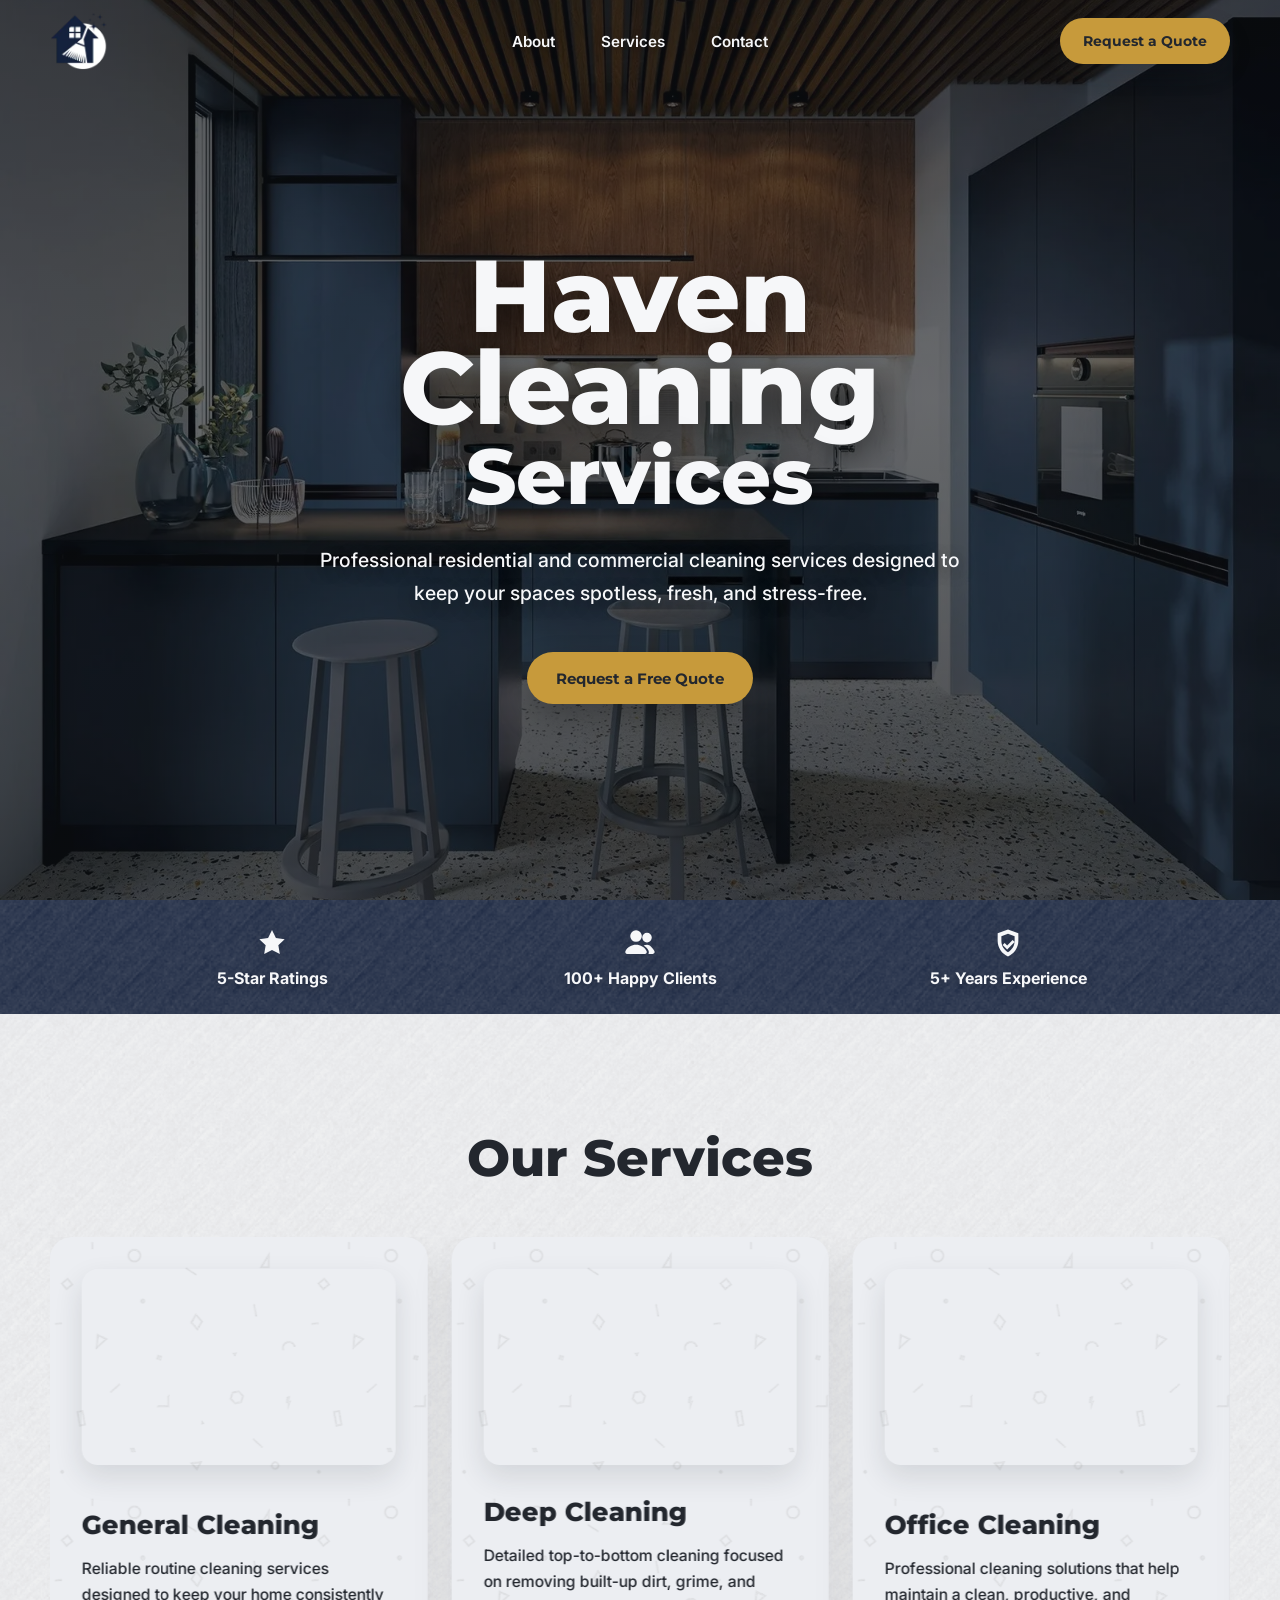
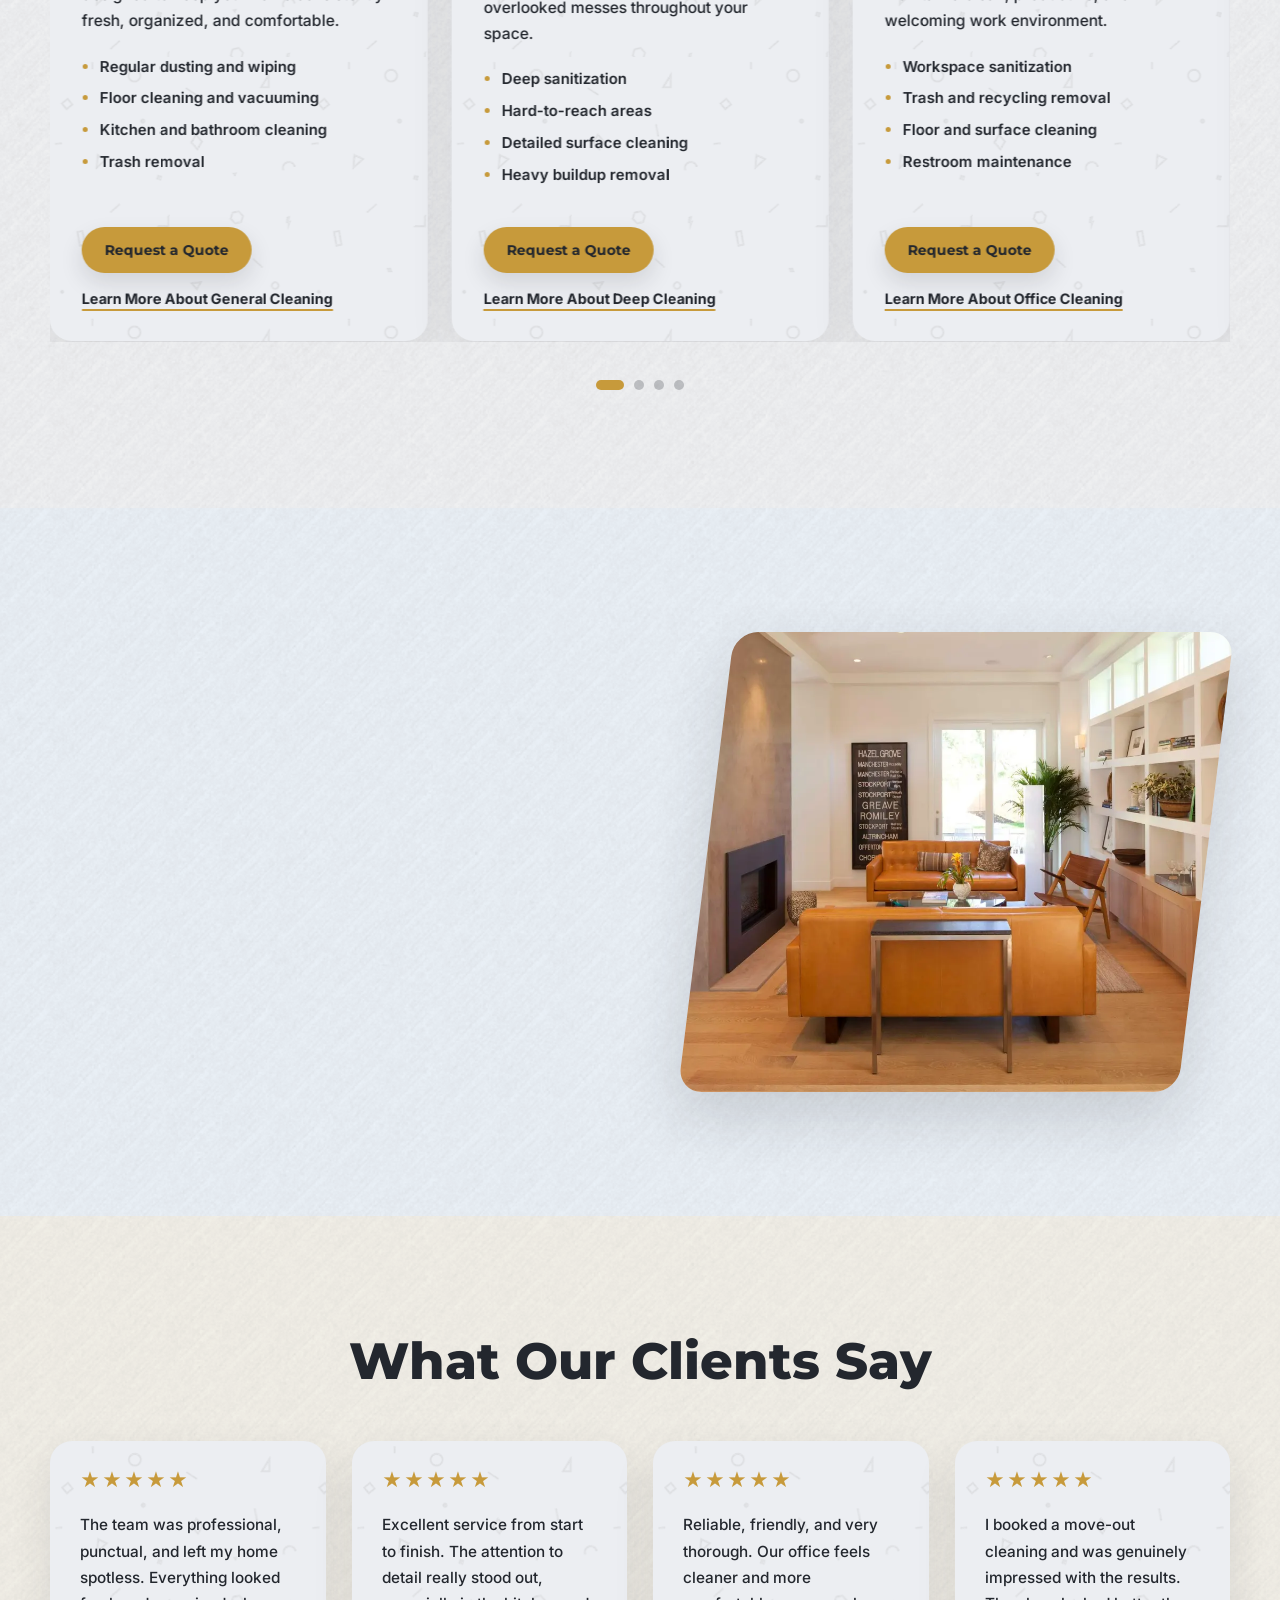
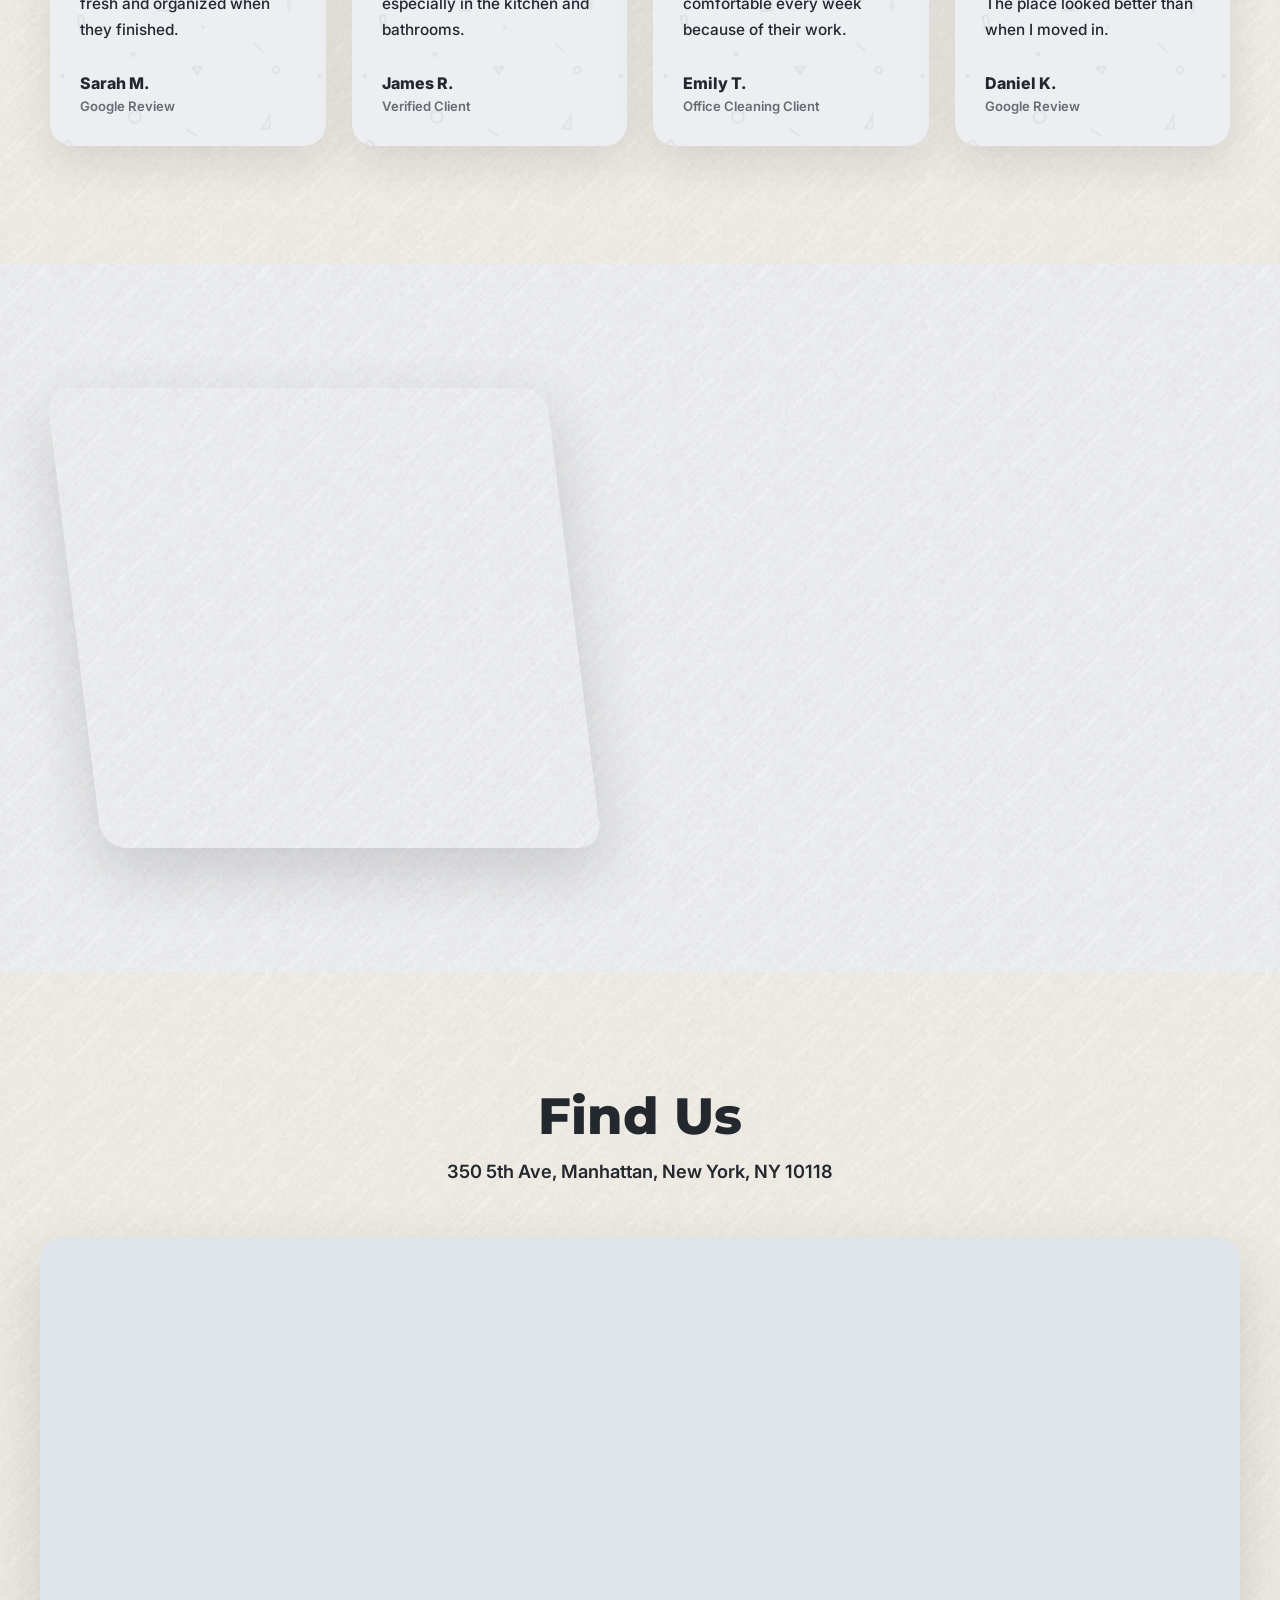
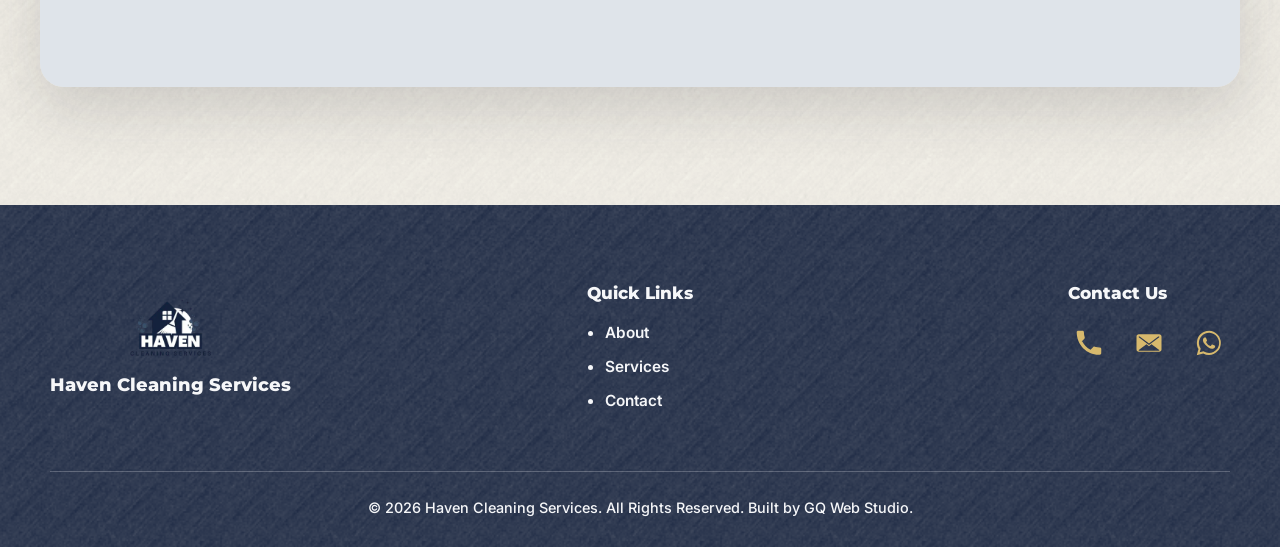
==== commit cf08fc2f: "PageSpeed optimization suggestions executed" ====
--- a/index.html
+++ b/index.html
@@ -126,7 +126,7 @@
                     <div class="services-carousel__viewport" data-services-viewport>
                         <div class="services-carousel__track" data-services-track>
                             <article class="service-card">
-                                <img class="service-card__image" src="images/service-1/hero.webp" alt="General cleaning service" width="1600" height="1200" loading="lazy" decoding="async">
+                                <img class="service-card__image" src="images/service-1/card.webp" alt="General cleaning service" width="960" height="600" loading="lazy" decoding="async">
 
                                 <div class="service-card__content">
                                     <h3 class="service-card__title">General Cleaning</h3>
@@ -148,7 +148,7 @@
                             </article>
 
                             <article class="service-card">
-                                <img class="service-card__image" src="images/service-2/hero.webp" alt="Deep cleaning service" width="1600" height="1200" loading="lazy" decoding="async">
+                                <img class="service-card__image" src="images/service-2/card.webp" alt="Deep cleaning service" width="960" height="600" loading="lazy" decoding="async">
 
                                 <div class="service-card__content">
                                     <h3 class="service-card__title">Deep Cleaning</h3>
@@ -170,7 +170,7 @@
                             </article>
 
                             <article class="service-card">
-                                <img class="service-card__image" src="images/service-3/hero.webp" alt="Office cleaning service" width="1600" height="1200" loading="lazy" decoding="async">
+                                <img class="service-card__image" src="images/service-3/card.webp" alt="Office cleaning service" width="960" height="600" loading="lazy" decoding="async">
 
                                 <div class="service-card__content">
                                     <h3 class="service-card__title">Office Cleaning</h3>
@@ -192,7 +192,7 @@
                             </article>
 
                             <article class="service-card">
-                                <img class="service-card__image" src="images/service-4/hero.webp" alt="Move in and move out cleaning service" width="1600" height="1200" loading="lazy" decoding="async">
+                                <img class="service-card__image" src="images/service-4/card.webp" alt="Move in and move out cleaning service" width="960" height="600" loading="lazy" decoding="async">
 
                                 <div class="service-card__content">
                                     <h3 class="service-card__title">Move In/Move Out Cleaning</h3>
@@ -360,7 +360,7 @@
                 <p class="location-section__text">350 5th Ave, Manhattan, New York, NY 10118</p>
 
                 <div class="location-section__map">
-                    <iframe src="https://www.google.com/maps/embed?pb=!1m18!1m12!1m3!1d96708.35377212726!2d-74.0516318508202!3d40.75903219750165!2m3!1f0!2f0!3f0!3m2!1i1024!2i768!4f13.1!3m3!1m2!1s0x89c2588f046ee661%3A0xa0b3281fcecc08c!2sManhattan%2C%20New%20York%2C%20NY%2C%20USA!5e0!3m2!1sen!2stt!4v1779484422037!5m2!1sen!2stt" width="1200" height="450" style="border:0;" allowfullscreen="" loading="lazy" referrerpolicy="no-referrer-when-downgrade" title="Map showing Manhattan, New York"></iframe>
+                    <iframe data-map-frame data-map-src="https://www.google.com/maps/embed?pb=!1m18!1m12!1m3!1d96708.35377212726!2d-74.0516318508202!3d40.75903219750165!2m3!1f0!2f0!3f0!3m2!1i1024!2i768!4f13.1!3m3!1m2!1s0x89c2588f046ee661%3A0xa0b3281fcecc08c!2sManhattan%2C%20New%20York%2C%20NY%2C%20USA!5e0!3m2!1sen!2stt!4v1779484422037!5m2!1sen!2stt" width="1200" height="450" style="border:0;" allowfullscreen="" loading="lazy" referrerpolicy="no-referrer-when-downgrade" title="Map showing Manhattan, New York"></iframe>
                 </div>
             </div>
         </section>
--- a/css/style.css
+++ b/css/style.css
@@ -1505,6 +1505,10 @@
     height: clamp(320px, 42vw, 450px);
 }
 
+.location-section__map iframe:not([src]) {
+    background-color: #dfe4ea;
+}
+
 
 /* ---------- Location Responsive ---------- */
 @media (max-width: 640px) {
